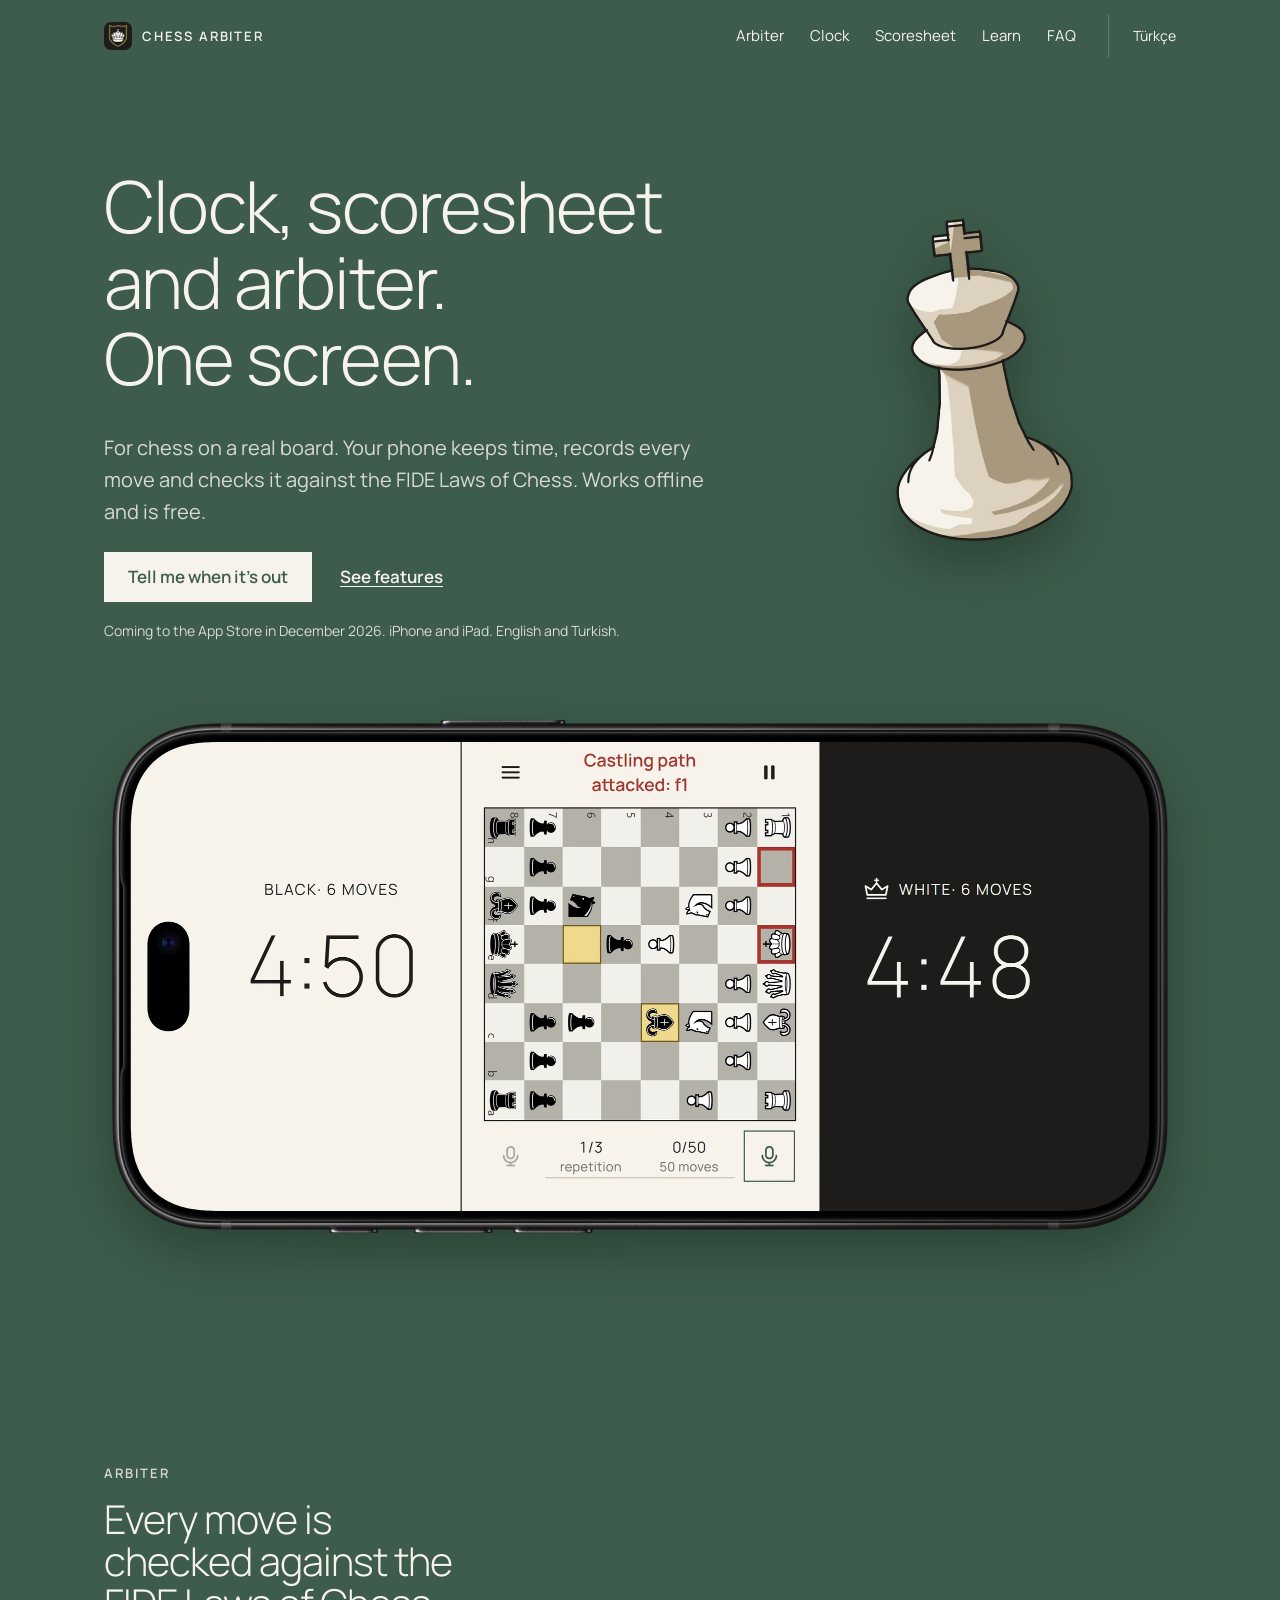
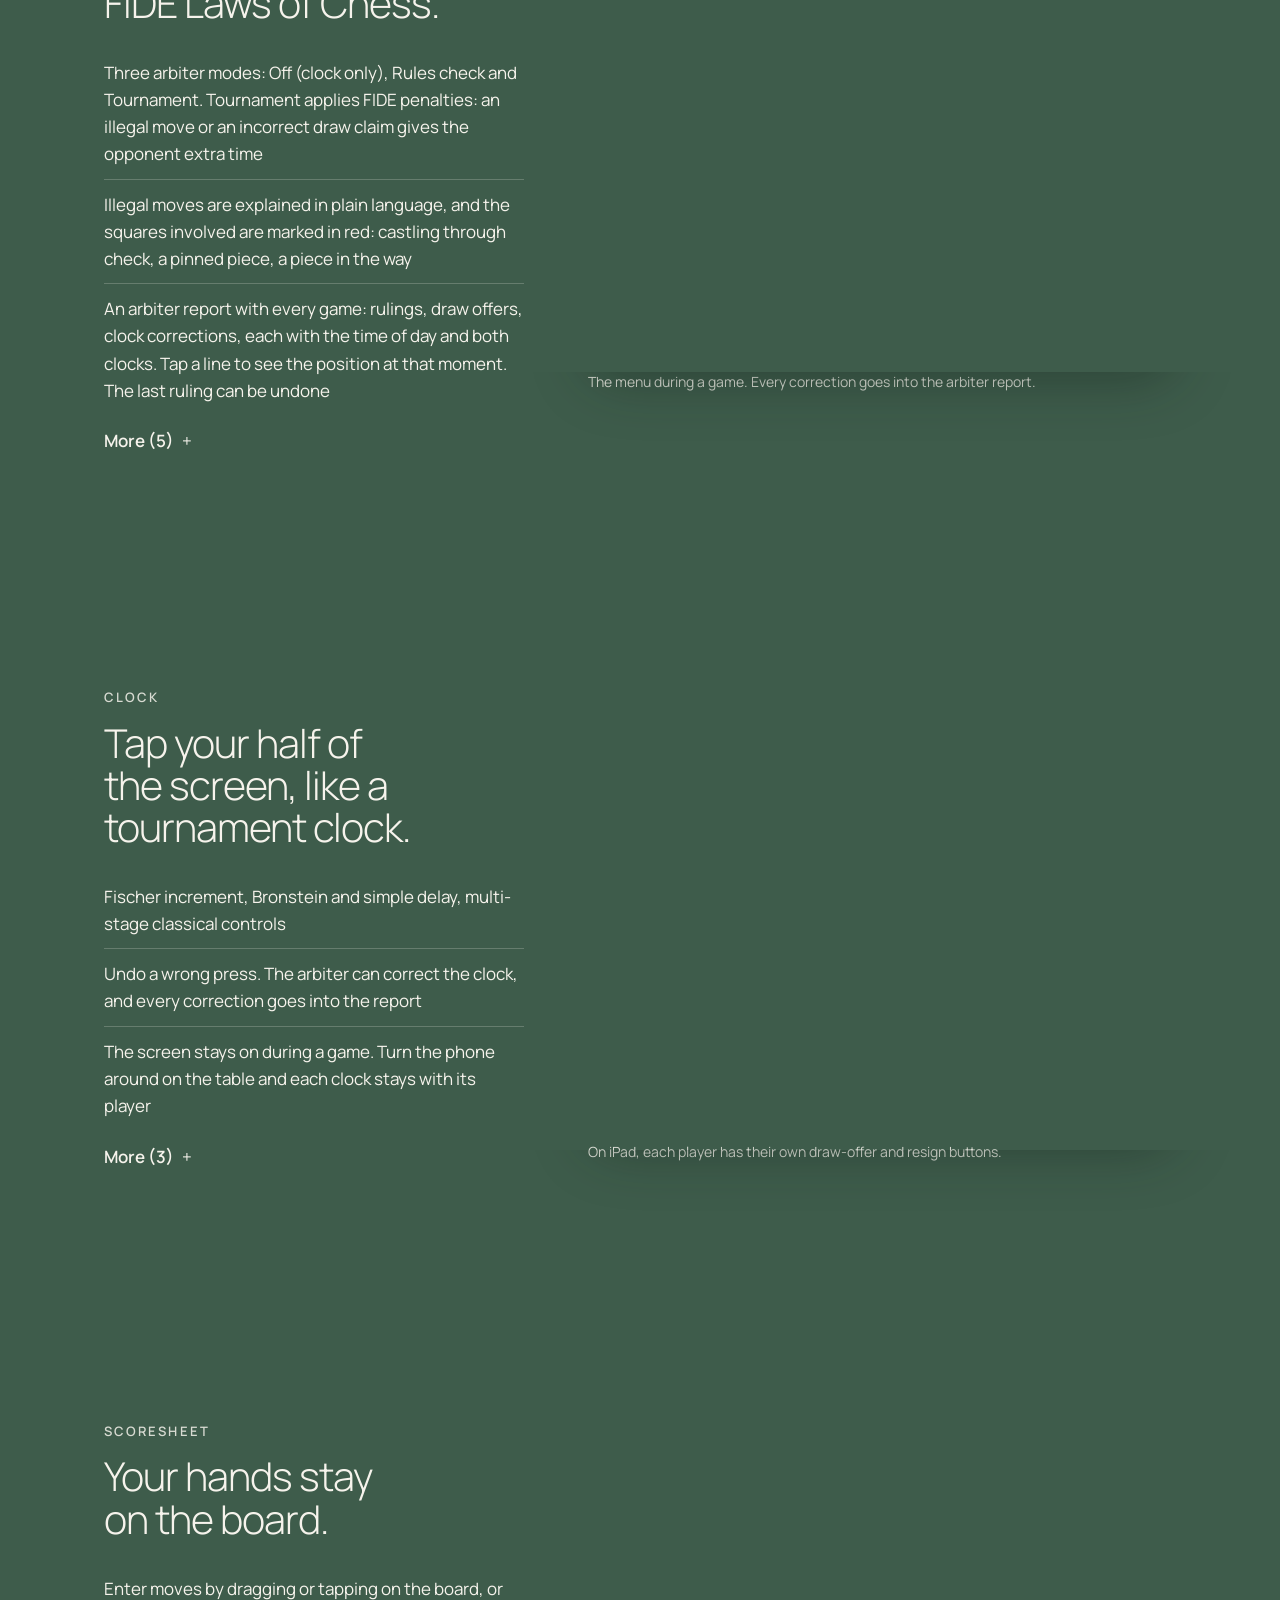
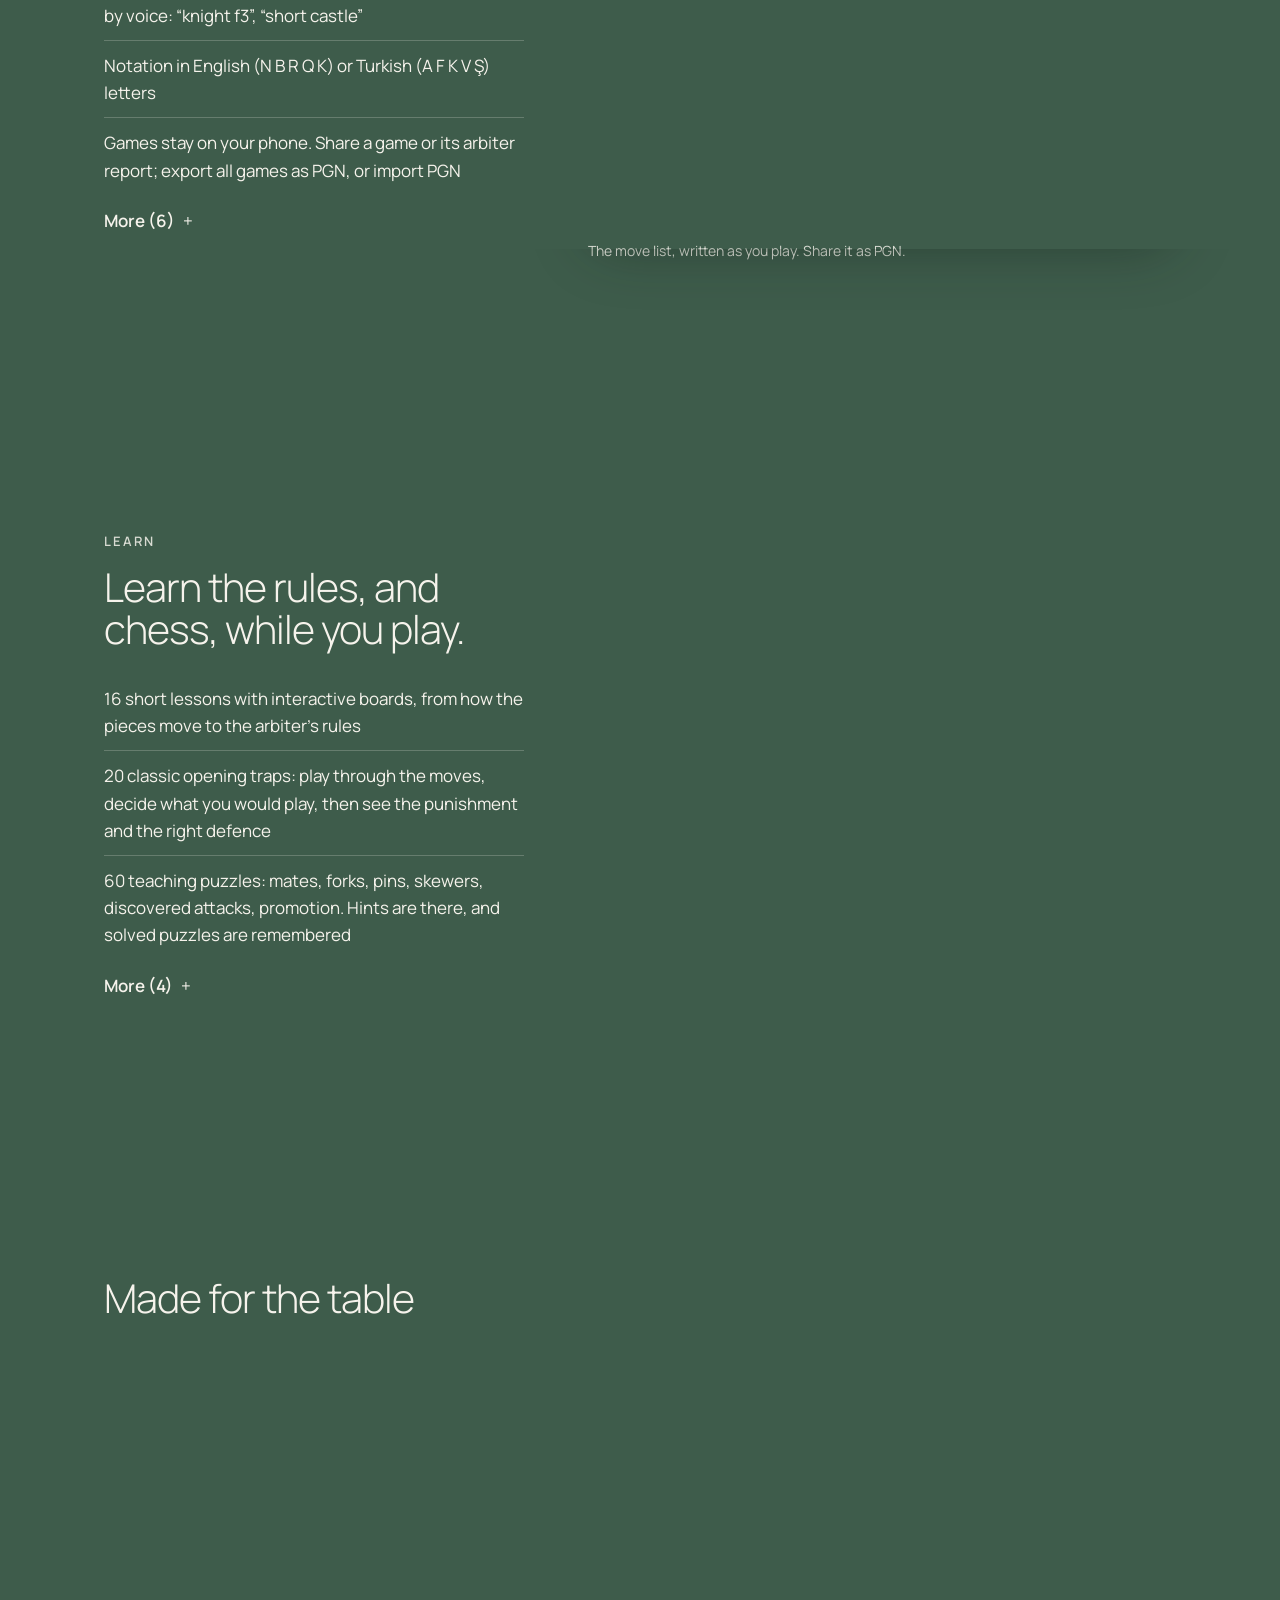
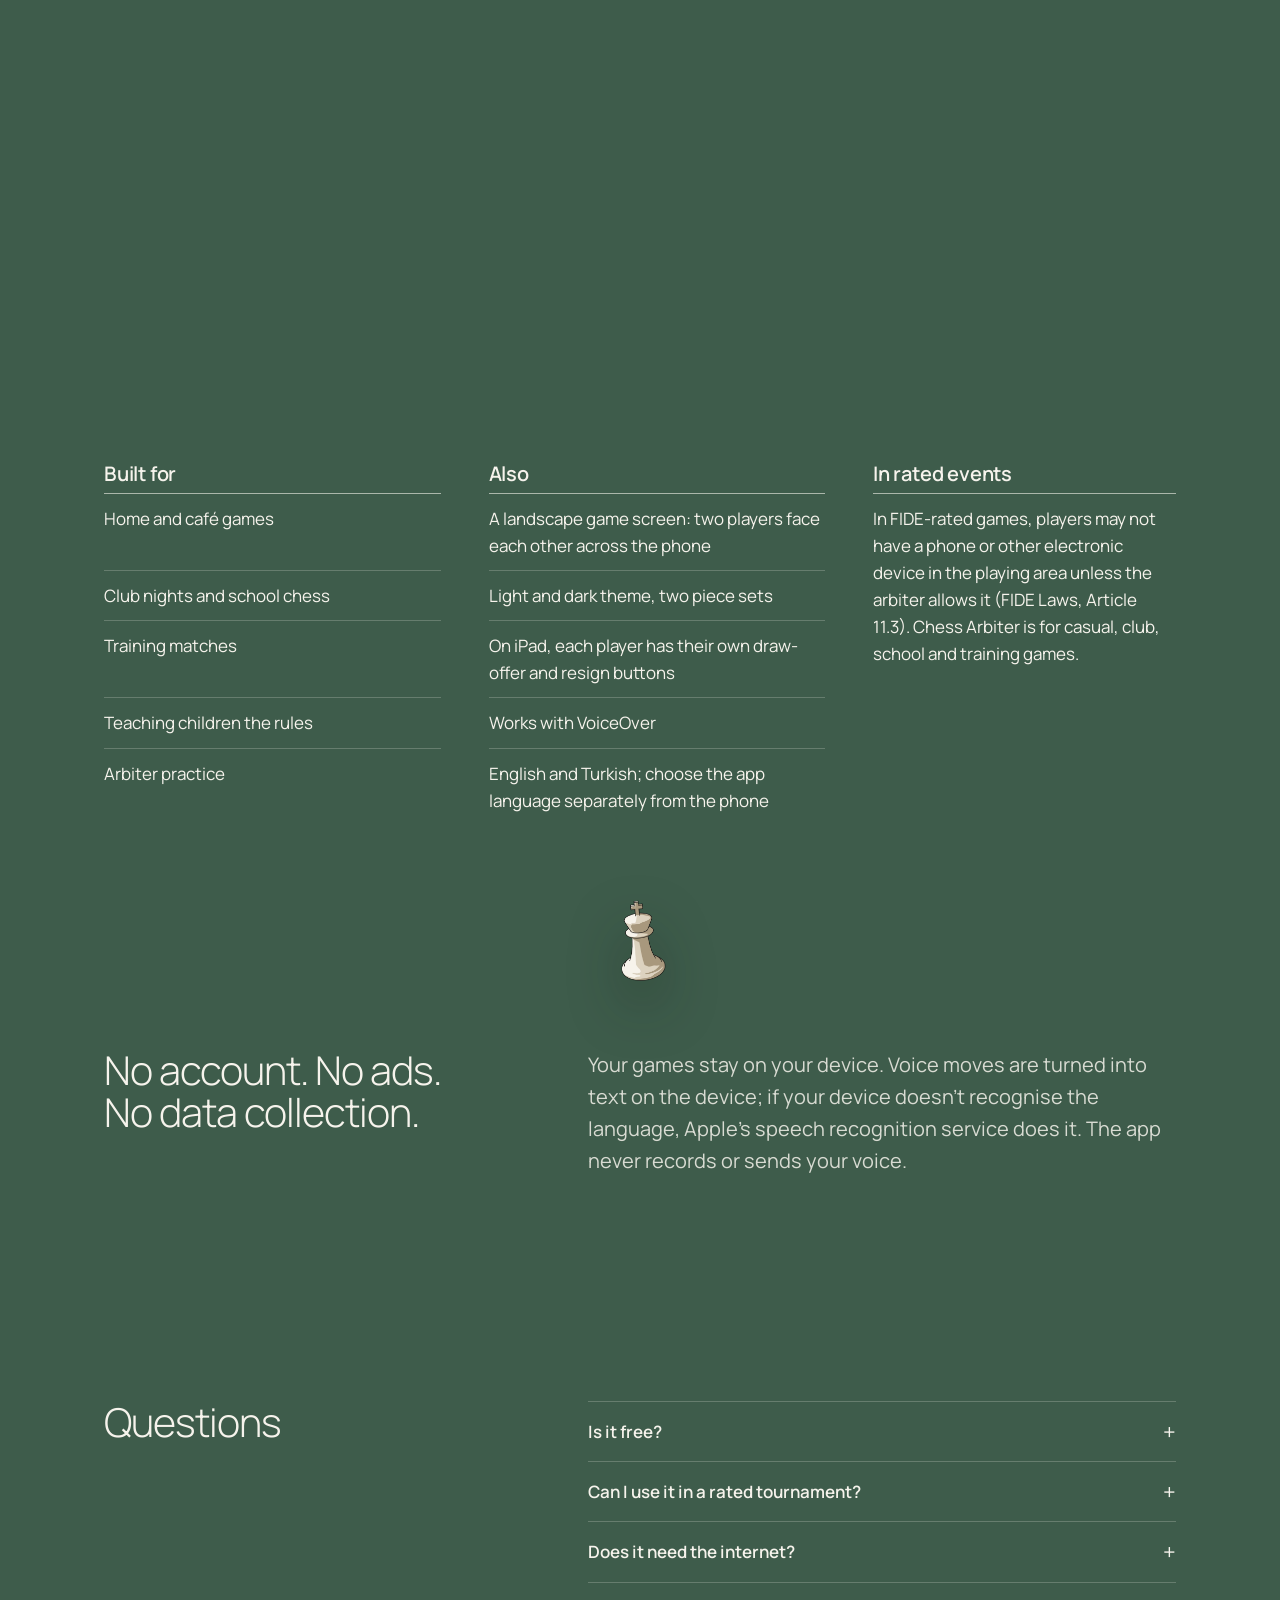
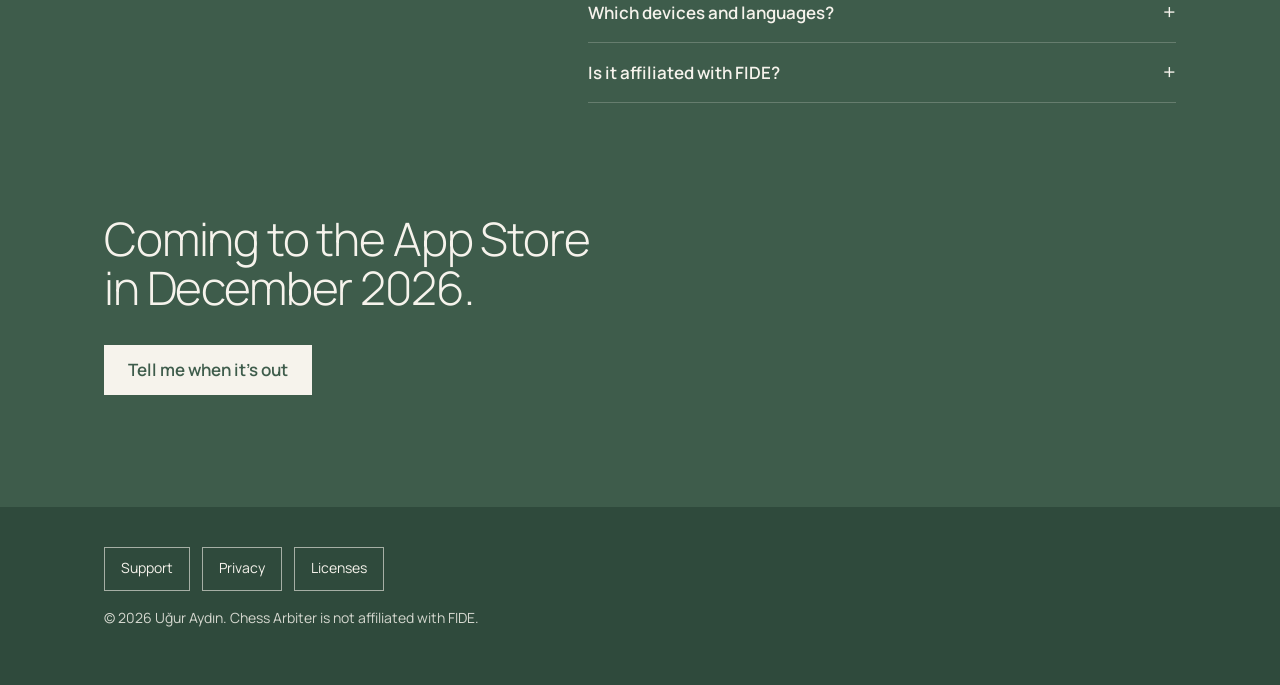
==== index.html @ e1c1a768 "Add files via upload" ====
<!doctype html>
<html lang="en">
<head>
  <meta charset="utf-8">
  <meta name="viewport" content="width=device-width, initial-scale=1">
  <meta http-equiv="Content-Security-Policy" content="default-src 'none'; style-src 'self'; img-src 'self'; font-src 'self'; base-uri 'none'; form-action 'none'">
  <meta name="referrer" content="no-referrer">
  <title>Chess Arbiter: chess clock, scoresheet and arbiter</title>
  <meta name="description" content="A chess clock, scoresheet and rules arbiter for over-the-board chess. Every move checked against the FIDE Laws. Offline, no ads, free.">
  <link rel="icon" type="image/png" sizes="32x32" href="assets/favicon-32.png">
  <link rel="apple-touch-icon" href="assets/apple-touch-icon.png">
  <meta name="color-scheme" content="dark">
  <meta name="theme-color" content="#3e5c4b">
  <meta property="og:type" content="website">
  <meta property="og:site_name" content="Chess Arbiter">
  <meta property="og:title" content="Chess Arbiter: chess clock, scoresheet and arbiter">
  <meta property="og:description" content="A chess clock, scoresheet and rules arbiter for over-the-board chess. Every move checked against the FIDE Laws. Offline, no ads, free.">
  <meta property="og:url" content="https://arbiterchess.com/">
  <meta property="og:locale" content="en_US">
  <meta property="og:locale:alternate" content="tr_TR">
  <meta property="og:image:alt" content="Chess Arbiter: clock, scoresheet and arbiter. One screen.">
  <meta property="og:image" content="https://arbiterchess.com/assets/og-en.png">
  <meta property="og:image:width" content="1200">
  <meta property="og:image:height" content="630">
  <meta name="twitter:card" content="summary_large_image">
  <link rel="canonical" href="https://arbiterchess.com/">
  <link rel="alternate" hreflang="en" href="https://arbiterchess.com/">
  <link rel="alternate" hreflang="tr" href="https://arbiterchess.com/tr/">
  <link rel="alternate" hreflang="x-default" href="https://arbiterchess.com/">
  <link rel="preload" href="assets/fonts/Manrope_300Light.woff2" as="font" type="font/woff2" crossorigin>
  <link rel="preload" href="assets/fonts/Manrope_400Regular.woff2" as="font" type="font/woff2" crossorigin>
  <link rel="preload" href="assets/fonts/Manrope_600SemiBold.woff2" as="font" type="font/woff2" crossorigin>
  <link rel="preload" href="assets/shots/en-hero.webp?v=4abfe255" as="image" type="image/webp">
  <link rel="stylesheet" href="assets/landing.css?v=1f170d5c">
</head>
<body>
<a class="skip" href="#main">Skip to content</a>
<header class="top">
  <div class="wrap bar">
    <a class="brand" href="./" lang="en"><img src="assets/icon-56.png" alt="" width="28" height="28"> Chess Arbiter</a>
    <nav aria-label="Main"><a href="#arbiter">Arbiter</a><a href="#clock">Clock</a><a href="#scoresheet">Scoresheet</a><a href="#learn">Learn</a><a href="#faq">FAQ</a></nav>
    <a class="lang" href="tr/" hreflang="tr" lang="tr">Türkçe</a>
  </div>
</header>
<main id="main">
<section class="hero">
  <img class="piece p-hero" src="assets/pieces-art/book-light-K.webp?v=6b75ea0f" alt="" aria-hidden="true" width="800" height="800" decoding="async"><img class="piece p-col" src="assets/pieces-art/book-light-P.webp?v=eb855fa6" alt="" aria-hidden="true" width="800" height="800" decoding="async" loading="lazy">
  <div class="wrap content">
  <h1>Clock, scoresheet and arbiter.<br>One screen.</h1>
  <div class="intro">
    <p class="sub">For chess on a real board. Your phone keeps time, records every move and checks it against the FIDE Laws of Chess. Works offline and is free.</p>
    <p class="actions"><a class="btn" href="mailto:arbiterinchess@gmail.com?subject=Chess%20Arbiter%20launch">Tell me when it’s out</a><a class="see" href="#arbiter">See features</a></p>
    <p class="note">Coming to the App Store in December 2026. iPhone and iPad. English and Turkish.</p>
  </div>
  <figure class="shot wide"><img src="assets/shots/en-hero.webp?v=4abfe255" alt="The game screen in landscape: two clocks either side of the board. White tried to castle through f1, which is attacked, and the app explains why it is illegal." width="2144" height="1049" decoding="async" fetchpriority="high"></figure>
  </div>
</section>

<section id="arbiter">
  <img class="piece p-col" src="assets/pieces-art/book-light-N.webp?v=a88d2250" alt="" aria-hidden="true" width="800" height="800" decoding="async" loading="lazy">
  <div class="wrap feature">
  <div class="text"><p class="kicker">Arbiter</p><h2>Every move is checked against the FIDE Laws of Chess.</h2><ul><li>Three arbiter modes: Off (clock only), Rules check and Tournament. Tournament applies FIDE penalties: an illegal move or an incorrect draw claim gives the opponent extra time</li><li>Illegal moves are explained in plain language, and the squares involved are marked in red: castling through check, a pinned piece, a piece in the way</li><li>An arbiter report with every game: rulings, draw offers, clock corrections, each with the time of day and both clocks. Tap a line to see the position at that moment. The last ruling can be undone</li></ul><details class="more"><summary>More (5)</summary><ul><li>Illegal actions are recorded too: pressing the clock without moving, moving with two hands, an unfinished promotion</li><li>Threefold repetition and the 50-move rule are tracked; you can claim with your next move</li><li>Stalemate, insufficient material, fivefold repetition and the 75-move rule end the game automatically</li><li>On a flag fall, it checks whether the opponent can still mate</li><li>A live strip under the board shows how often the position has repeated, the 50-move count, illegal moves on each side and whether each side can still mate</li></ul></details></div>
  <figure class="shot"><img src="assets/shots/en-menu.webp?v=8dd5ac9d" alt="The menu during a game: undo a press, delete the last note, adjust the clock, record a violation, the move list and the arbiter report." width="1176" height="848" decoding="async" loading="lazy"><figcaption>The menu during a game. Every correction goes into the arbiter report.</figcaption></figure>
  </div>
</section>

<section id="clock">
  <img class="piece p-col" src="assets/pieces-art/book-light-B.webp?v=f06e18f7" alt="" aria-hidden="true" width="800" height="800" decoding="async" loading="lazy">
  <div class="wrap feature">
  <div class="text"><p class="kicker">Clock</p><h2>Tap your half of the screen, like a tournament clock.</h2><ul><li>Fischer increment, Bronstein and simple delay, multi-stage classical controls</li><li>Undo a wrong press. The arbiter can correct the clock, and every correction goes into the report</li><li>The screen stays on during a game. Turn the phone around on the table and each clock stays with its player</li></ul><details class="more"><summary>More (3)</summary><ul><li>A different time for Black (handicap) and custom starting positions</li><li>Hold to pause. A sound and vibration in the last 10 seconds, and a click on every press, both optional</li><li>An unfinished game resumes if the app is closed</li></ul></details></div>
  <figure class="shot"><img src="assets/shots/en-ipad.webp?v=2762575e" alt="Chess Arbiter on iPad: the board between two large clocks, with each player’s own draw-offer and resign buttons." width="1176" height="848" decoding="async" loading="lazy"><figcaption>On iPad, each player has their own draw-offer and resign buttons.</figcaption></figure>
  </div>
</section>

<section id="scoresheet">
  <img class="piece p-col" src="assets/pieces-art/book-light-R.webp?v=b4281e9c" alt="" aria-hidden="true" width="800" height="800" decoding="async" loading="lazy">
  <div class="wrap feature">
  <div class="text"><p class="kicker">Scoresheet</p><h2>Your hands stay on the board.</h2><ul><li>Enter moves by dragging or tapping on the board, or by voice: “knight f3”, “short castle”</li><li>Notation in English (N B R Q K) or Turkish (A F K V Ş) letters</li><li>Games stay on your phone. Share a game or its arbiter report; export all games as PGN, or import PGN</li></ul><details class="more"><summary>More (6)</summary><ul><li>Board view for the players facing each other, or with White or Black at the bottom for an arbiter at the side</li><li>Draw offers, resignation and move-by-move replay. Play on from any moment of a saved game</li><li>The opening is recognised and saved with its ECO code. Optionally see its name during training games (never in Tournament mode)</li><li>In a fast game, press the clock and enter the moves later; the app keeps count of what is pending. Set up any position or paste a FEN</li><li>Player names and event, site and round go into the PGN header</li><li>The PGN keeps the time left after every move and the arbiter’s rulings as comments, so Lichess or ChessBase can show them</li></ul></details></div>
  <figure class="shot"><img src="assets/shots/en-movelist.webp?v=4b7cb564" alt="The move list during a game: 1.e4 e5 2.Nf3 Nc6 3.Bb5 Nf6 4.Bxc6 dxc6 5.Nc3 Be6 6.a3 Bc4, with a button to share it as PGN." width="1176" height="848" decoding="async" loading="lazy"><figcaption>The move list, written as you play. Share it as PGN.</figcaption></figure>
  </div>
</section>

<section id="learn">
  <img class="piece p-col" src="assets/pieces-art/book-light-Q.webp?v=cddde3ab" alt="" aria-hidden="true" width="800" height="800" decoding="async" loading="lazy">
  <div class="wrap feature">
  <div class="text"><p class="kicker">Learn</p><h2>Learn the rules, and chess, while you play.</h2><ul><li>16 short lessons with interactive boards, from how the pieces move to the arbiter’s rules</li><li>20 classic opening traps: play through the moves, decide what you would play, then see the punishment and the right defence</li><li>60 teaching puzzles: mates, forks, pins, skewers, discovered attacks, promotion. Hints are there, and solved puzzles are remembered</li></ul><details class="more"><summary>More (4)</summary><ul><li>29 key openings and defences; step through each main line on the board and start a game from any move. A puzzle position can be played out as a game too</li><li>16 famous moves from chess history: find the move, then read why it mattered</li><li>A searchable glossary of 116 terms, from fork and pin to Lucena and Philidor, many with example positions</li><li>Links to the official FIDE Laws of Chess (2023) and the Turkish Chess Federation’s 2018 Turkish translation</li></ul></details></div>
  <div class="pair"><figure class="shot"><img src="assets/shots/en-lesson.webp?v=37497abd" alt="A lesson: the board, with an interactive diagram." width="640" height="1308" decoding="async" loading="lazy"></figure><figure class="shot"><img src="assets/shots/en-puzzle.webp?v=a763a51b" alt="The puzzle list: mate in one, forks, pins and more." width="640" height="1308" decoding="async" loading="lazy"></figure></div>
  </div>
</section>

<section class="table">
  <img class="piece p-col" src="assets/pieces-art/book-light-K.webp?v=6b75ea0f" alt="" aria-hidden="true" width="800" height="800" decoding="async" loading="lazy">
  <div class="wrap">
  <h2>Made for the table</h2>
  <figure class="shot devices"><img src="assets/shots/en-devices.webp?v=05b3d1ad" alt="Chess Arbiter on iPad in the night theme. The game screen in the night theme. Appearance settings: day, night or same as phone, and two piece sets." width="2200" height="1264" decoding="async" loading="lazy"></figure>
  <div class="cols"><div><h3>Built for</h3><ul><li>Home and café games</li><li>Club nights and school chess</li><li>Training matches</li><li>Teaching children the rules</li><li>Arbiter practice</li></ul></div><div><h3>Also</h3><ul><li>A landscape game screen: two players face each other across the phone</li><li>Light and dark theme, two piece sets</li><li>On iPad, each player has their own draw-offer and resign buttons</li><li>Works with VoiceOver</li><li>English and Turkish; choose the app language separately from the phone</li></ul></div><div class="fide"><h3>In rated events</h3><p>In FIDE-rated games, players may not have a phone or other electronic device in the playing area unless the arbiter allows it (FIDE Laws, Article 11.3). Chess Arbiter is for casual, club, school and training games.</p></div></div>
  </div>
</section>

<section class="privacy"><img class="piece p-col" src="assets/pieces-art/book-light-P.webp?v=eb855fa6" alt="" aria-hidden="true" width="800" height="800" decoding="async" loading="lazy"><div class="wrap split"><h2>No account. No ads. No data collection.</h2><p>Your games stay on your device. Voice moves are turned into text on the device; if your device doesn't recognise the language, Apple's speech recognition service does it. The app never records or sends your voice.</p></div></section>

<section id="faq" class="faq"><div class="wrap split"><h2>Questions</h2><div><details><summary>Is it free?</summary><p>Yes. Everyone who installs it before Pro arrives in 2027 keeps every feature free, including Pro, permanently.</p></details><details><summary>Can I use it in a rated tournament?</summary><p>No. In FIDE-rated games, players may not have a phone or other electronic device in the playing area unless the arbiter allows it (FIDE Laws, Article 11.3). Chess Arbiter is for casual, club, school and training games.</p></details><details><summary>Does it need the internet?</summary><p>No. Everything works offline. The only exception: if your device can't recognise speech on its own, voice entry uses Apple's speech recognition, which needs a connection.</p></details><details><summary>Which devices and languages?</summary><p>iPhone and iPad. The app is in English and Turkish, and voice entry understands the language the app is set to.</p></details><details><summary>Is it affiliated with FIDE?</summary><p>No. It follows the FIDE Laws of Chess but is not affiliated with or endorsed by FIDE.</p></details></div></div></section>
<section class="cta"><div class="wrap"><h2>Coming to the App Store in December 2026.</h2><p class="actions"><a class="btn" href="mailto:arbiterinchess@gmail.com?subject=Chess%20Arbiter%20launch">Tell me when it’s out</a></p></div></section>
</main>
<footer class="bottom"><div class="wrap">
  <nav aria-label="Site"><a href="support/">Support</a><a href="privacy/">Privacy</a><a href="licenses/">Licenses</a></nav>
  <p>© 2026 Uğur Aydın. Chess Arbiter is not affiliated with FIDE.</p>
</div></footer>
</body>
</html>
---- assets/landing.css ----
@font-face { font-family: Manrope; font-weight: 300; font-display: swap; src: url(fonts/Manrope_300Light.woff2) format("woff2"); }
@font-face { font-family: Manrope; font-weight: 400; font-display: swap; src: url(fonts/Manrope_400Regular.woff2) format("woff2"); }
@font-face { font-family: Manrope; font-weight: 600; font-display: swap; src: url(fonts/Manrope_600SemiBold.woff2) format("woff2"); }

/* Sahne: uygulamanın vurgu yeşili zemin; ilk ekranda büyük şimşir şah, bölüm aralarında kitap süslemesi gibi
   küçük beyaz taşlar (Blender'da modellenip illüstrasyon olarak render edildi). Görseller uygulamanın gerçek ekranları. */
:root {
  color-scheme: dark;
  --green: #3e5c4b; --green-deep: #2f4a3c; --paper: #f6f3ec; --ink: #1d1c1a; --soft: rgb(246 243 236 / .84);
  --rule: rgb(246 243 236 / .22); --rule-strong: rgb(246 243 236 / .6);
  /* İçerik 1120 px'te ortalı; iki yanda eşit boşluk. */
  --pad-l: max(24px, (100vw - 1120px) / 2 + 24px);
  --hero-kw: min(32vw, 440px, calc(100vh - 200px));
  --drop: drop-shadow(0 22px 28px rgb(10 20 14 / .35));
  --textmax: 720px;
  --cols: minmax(0, 5fr) minmax(0, 7fr); --gut: 64px; --h2: clamp(30px, 3.1vw, 40px);
}
* { box-sizing: border-box; }
html { scroll-behavior: smooth; scroll-padding-top: 80px; }
@media (prefers-reduced-motion: reduce) { html { scroll-behavior: auto; } }
body, .top { background: var(--green); }
body { margin: 0; color: var(--paper); font: 400 17px/1.6 Manrope, -apple-system, "Segoe UI", sans-serif; overflow-x: clip; }
::selection { background: var(--paper); color: var(--green); }
a { color: inherit; text-underline-offset: 3px; }
h1, h2, h3 { font-weight: 300; letter-spacing: -0.025em; line-height: 1.06; margin: 0; text-wrap: balance; }
h2 { font-size: var(--h2); }
p, figure { margin: 0; }
a:focus-visible, summary:focus-visible { outline: 2px solid var(--paper); outline-offset: 3px; }
.skip { position: absolute; left: 16px; top: -100px; z-index: 5; padding: 10px 14px; background: var(--paper); color: var(--ink); text-decoration: none; }
.skip:focus { top: 12px; }
.wrap { position: relative; padding-left: var(--pad-l); padding-right: var(--pad-l); }

/* Başlık: marka solda, menü ve dil sağda. */
.top { position: sticky; top: 0; z-index: 4; padding-bottom: 20px; margin-bottom: -20px;
  -webkit-mask-image: linear-gradient(#000 calc(100% - 20px), transparent); mask-image: linear-gradient(#000 calc(100% - 20px), transparent); }
.bar { position: relative; display: flex; align-items: center; min-height: 72px; }
.bar nav { display: flex; gap: 26px; font-size: 15px; margin-left: auto; }
.bar nav a { display: flex; align-items: center; min-height: 44px; text-decoration: none; white-space: nowrap; }
.bar nav a:hover { text-decoration: underline; }
.brand { display: flex; align-items: center; gap: 10px; min-height: 44px;
  color: var(--paper); font-weight: 600; letter-spacing: .14em; font-size: 13px; text-transform: uppercase; text-decoration: none; }
.brand img { border-radius: 7px; }
.lang { display: flex; align-items: center; min-height: 44px; margin-left: 32px; padding-left: 24px; border-left: 1px solid var(--rule); font-size: 14px; text-decoration: none; }
.lang:hover { text-decoration: underline; }

section { position: relative; padding-top: 112px; padding-bottom: 112px; overflow-x: clip; }
.content { position: relative; z-index: 1; }

/* Ağaç taşlar: içeriğin arkasında, kenarlardan taşar; kaydırdıkça yavaşça döner (destekleyen tarayıcılarda). */
.piece { position: absolute; z-index: 0; height: auto; pointer-events: none; filter: var(--drop); }
/* İlk ekran: büyük şimşir şah başlığın sağında. */
.p-hero { width: var(--hero-kw); right: var(--pad-l); top: 88px; }
/* Bölüm süslemesi: her iki bölümün arasındaki boşlukta, sayfanın tam ortasında küçük bir taş. */
.p-col { --kw: clamp(72px, 8vw, 112px); width: var(--kw); left: calc(50% - var(--kw) / 2); bottom: calc(var(--kw) / -2); }
@supports (animation-timeline: view()) {
  @media (prefers-reduced-motion: no-preference) {
    /* Süs taşları yerinden oynamaz, kaydırdıkça yalnız hafifçe döner. */
    .piece { animation: turn linear both; animation-timeline: view(); }
    /* İlk ekran şahı sayfa başında tam görünür durur; kaydırınca yalnız aşağı süzülüp döner (başlığın altına kaçmaz). */
    .p-hero { animation-name: drift-hero; animation-timeline: scroll(); animation-range: 0 100vh; }
  }
}
@keyframes turn { from { transform: rotate(-7deg); } to { transform: rotate(7deg); } }
@keyframes drift-hero { from { transform: none; } to { transform: translateY(14vh) rotate(9deg); } }

/* Görseller: çerçeve resmin içinde. */
.shot { min-width: 0; position: relative; z-index: 1; }
.shot img { display: block; width: 100%; height: auto; filter: var(--drop); }
figcaption { width: fit-content; font-size: 14px; line-height: 1.5; color: var(--soft); margin-top: 14px; max-width: 34em; text-wrap: pretty; }

/* İlk ekran */
.hero { padding-top: 96px; }
/* Yazı sağdaki şaha kadar uzanır; arada 32 px. */
.hero { --hero-text: min(var(--textmax), calc(100vw - 2 * var(--pad-l) - var(--hero-kw) - 32px)); }
.hero h1 { font-size: clamp(44px, 5.6vw, 76px); max-width: var(--hero-text); }
.intro { display: flex; flex-wrap: wrap; align-items: center; gap: 18px 28px; margin-top: 36px; max-width: var(--hero-text); }
.intro .sub { flex-basis: 100%; font-size: 20px; color: var(--soft); max-width: 30em; }
/* Birincil eylem: çıkınca haber ver (e-posta). Özellikler ikincil bağlantı. */
.actions { display: flex; flex-wrap: wrap; align-items: center; gap: 12px 28px; margin: 6px 0 0; }
.see { display: inline-flex; align-items: center; min-height: 44px; font-weight: 600; }
.btn { display: inline-flex; align-items: center; min-height: 50px; padding: 0 24px; background: var(--paper); color: var(--green); font-weight: 600; text-decoration: none; }
.btn:hover { text-decoration: underline; }
.note { flex-basis: 100%; font-size: 14px; color: var(--soft); }
.hero .shot.wide { margin-top: 72px; }

/* Özellik bölümleri: yazı solda, görsel sağda. */
.feature { display: grid; grid-template-columns: var(--cols); column-gap: var(--gut); row-gap: 40px; align-items: center; }
.kicker { font-size: 13px; font-weight: 600; letter-spacing: .16em; text-transform: uppercase; color: var(--soft); margin-bottom: 14px; }
.text { position: relative; z-index: 1; }
.text ul, .table ul { margin: 24px 0 0; padding: 0; list-style: none; }
.text li, .table li { padding: 11px 0; border-top: 1px solid var(--rule); }
.text li:first-child, .table li:first-child { border-top: 0; }
.more summary { cursor: pointer; display: inline-flex; align-items: center; gap: 8px; min-height: 44px; margin-top: 4px; font-weight: 600; list-style: none; }
.more summary::-webkit-details-marker { display: none; }
.more summary::after { content: "+" / ""; font-weight: 400; }
.more[open] summary::after { content: "–" / ""; }
.more ul { margin-top: 4px; }
.more li:first-child { border-top: 1px solid var(--rule); }
.pair { display: grid; grid-template-columns: repeat(2, minmax(0, 1fr)); gap: 32px; position: relative; z-index: 1; }

/* Tahta başı */
/* Cihaz grubu: iPad arkada, iki iPhone önde köşelerine biner (tek görsel, gerçek ölçek). */
.shot.devices { margin-top: 56px; }
.shot.devices img { filter: none; }
.table h2 { position: relative; z-index: 1; }
.table .cols { position: relative; z-index: 1; display: grid; grid-template-columns: var(--cols); column-gap: var(--gut); row-gap: 32px; margin-top: 72px; }
.table h3 { font-size: 20px; font-weight: 600; letter-spacing: -0.01em; padding-bottom: 8px; border-bottom: 1px solid var(--rule-strong); }
.table ul { margin-top: 0; }
/* Yazılı bloklar okunur satır uzunluğunda (720 px). */
.table h2 { max-width: var(--textmax); }
/* Kimin için | Ayrıca | FIDE notu: üç sütun tam içerik genişliğinde. */
.table .cols { grid-template-columns: repeat(2, minmax(0, 1fr)) minmax(0, 0.9fr); column-gap: 48px; }
/* FIDE notu da bir sütun: başlığı diğer başlıklarla aynı satırda, metni ilk maddeyle aynı hizada. */
.table .cols .fide { grid-column: 3; grid-row: 1 / span 6; }
.fide p { padding-top: 11px; }
@supports (grid-template-rows: subgrid) {
  .table .cols .fide { display: grid; grid-template-rows: subgrid; }
  .table .cols .fide p { grid-row: 2 / span 5; align-self: start; }
}
/* İki listenin satırları ortak ızgarada: karşılıklı çizgiler aynı hizada (başlık + 5 madde = 6 satır). */
@supports (grid-template-rows: subgrid) {
  .table .cols { row-gap: 0; }
  .table .cols > div { display: grid; grid-template-rows: subgrid; grid-row: span 6; }
  .table .cols ul { display: grid; grid-template-rows: subgrid; grid-row: span 5; }
}
.fide { position: relative; z-index: 1; }

/* Gizlilik ve SSS: başlık solda, metin sağda; özellik bölümleriyle aynı sütunlar. */
.split { display: grid; grid-template-columns: var(--cols); column-gap: var(--gut); row-gap: 28px; align-items: start; }
.split > * { position: relative; z-index: 1; }
.privacy p { color: var(--soft); font-size: 20px; }
.faq details { border-bottom: 1px solid var(--rule); }
.faq details:first-child { border-top: 1px solid var(--rule); }
.faq summary { cursor: pointer; padding: 16px 0; min-height: 44px; font-weight: 600; list-style: none; display: flex; align-items: center; justify-content: space-between; gap: 16px; }
.faq summary::-webkit-details-marker { display: none; }
.faq summary::after { content: "+" / ""; font-weight: 400; font-size: 22px; line-height: 1; }
.faq details[open] summary::after { content: "–" / ""; }
.faq details p { margin: 0 0 20px; color: var(--soft); max-width: 40em; }

/* Kapanış çağrısı: ilk ekrandaki birincil eylemin tekrarı. */
.cta { padding-top: 0; }
.cta .wrap > * { max-width: var(--textmax); }
.cta h2 { font-size: clamp(34px, 3.6vw, 48px); }
.cta .actions { margin-top: 32px; }
.bottom { position: relative; z-index: 1; background: var(--green-deep); color: var(--soft); font-size: 14px; }
.bottom .wrap { padding-top: 40px; padding-bottom: 56px; }
.bottom nav { display: flex; gap: 12px; flex-wrap: wrap; margin-bottom: 16px; }
.bottom nav a { display: inline-flex; align-items: center; min-height: 44px; padding: 0 16px; border: 1px solid var(--rule-strong); color: var(--paper); text-decoration: none; }
.bottom nav a:hover { background: rgb(246 243 236 / .08); }

@media (max-width: 1024px) {
  :root { --gut: 40px; }
  /* Orta genişlik: FIDE notu iki listenin altına iner. */
  .table .cols { grid-template-columns: repeat(2, minmax(0, 1fr)); }
  .table .cols .fide { grid-column: 1 / -1; grid-row: auto; display: block; margin-top: 48px; max-width: var(--textmax); }
  .bar nav { gap: 18px; }
}
/* Dar ekran: tek sütun; menü ikinci satırda. */
@media (max-width: 820px) {
  :root { --cols: minmax(0, 1fr); --textmax: none; }
  .hero { --hero-text: none; }
  .bar { flex-wrap: wrap; padding-top: 10px; }
  .lang { margin-left: auto; padding-left: 0; border-left: 0; }
  .bar nav { order: 3; width: 100%; gap: 20px; overflow-x: auto; scrollbar-width: none; }
  .bar nav::-webkit-scrollbar { display: none; }
  html { scroll-padding-top: 124px; }
  section { padding-top: 72px; padding-bottom: 72px; }
  .piece { opacity: .9; }
  /* İlk ekran şahı telefon görselinin üst kenarında durur. */
  .hero .shot.wide { margin-top: max(120px, calc(28vw - 4px)); }
  .p-hero { width: 28vw; right: -2vw; top: auto; bottom: calc(72px + (100vw - 48px) * 1049 / 2144 - 10px); }
}
@media (max-width: 600px) {
  :root { --pad-l: 18px; }
  .hero .shot.wide { margin-top: max(120px, calc(40vw - 4px)); }
  .p-hero { width: 40vw; right: 2vw; top: auto; bottom: calc(72px + (100vw - 36px) * 1049 / 2144 - 10px); }
  .hero { padding-top: 40px; }
  .pair { gap: 16px; }
  .table .cols { grid-template-columns: minmax(0, 1fr); }
  .table .cols { row-gap: 32px; }
  .table .cols .fide { margin-top: 0; }
  .table .cols > div, .table .cols ul { display: block; }
}
@media (max-height: 500px) and (orientation: landscape) { .top { position: static; } html { scroll-padding-top: 16px; } }
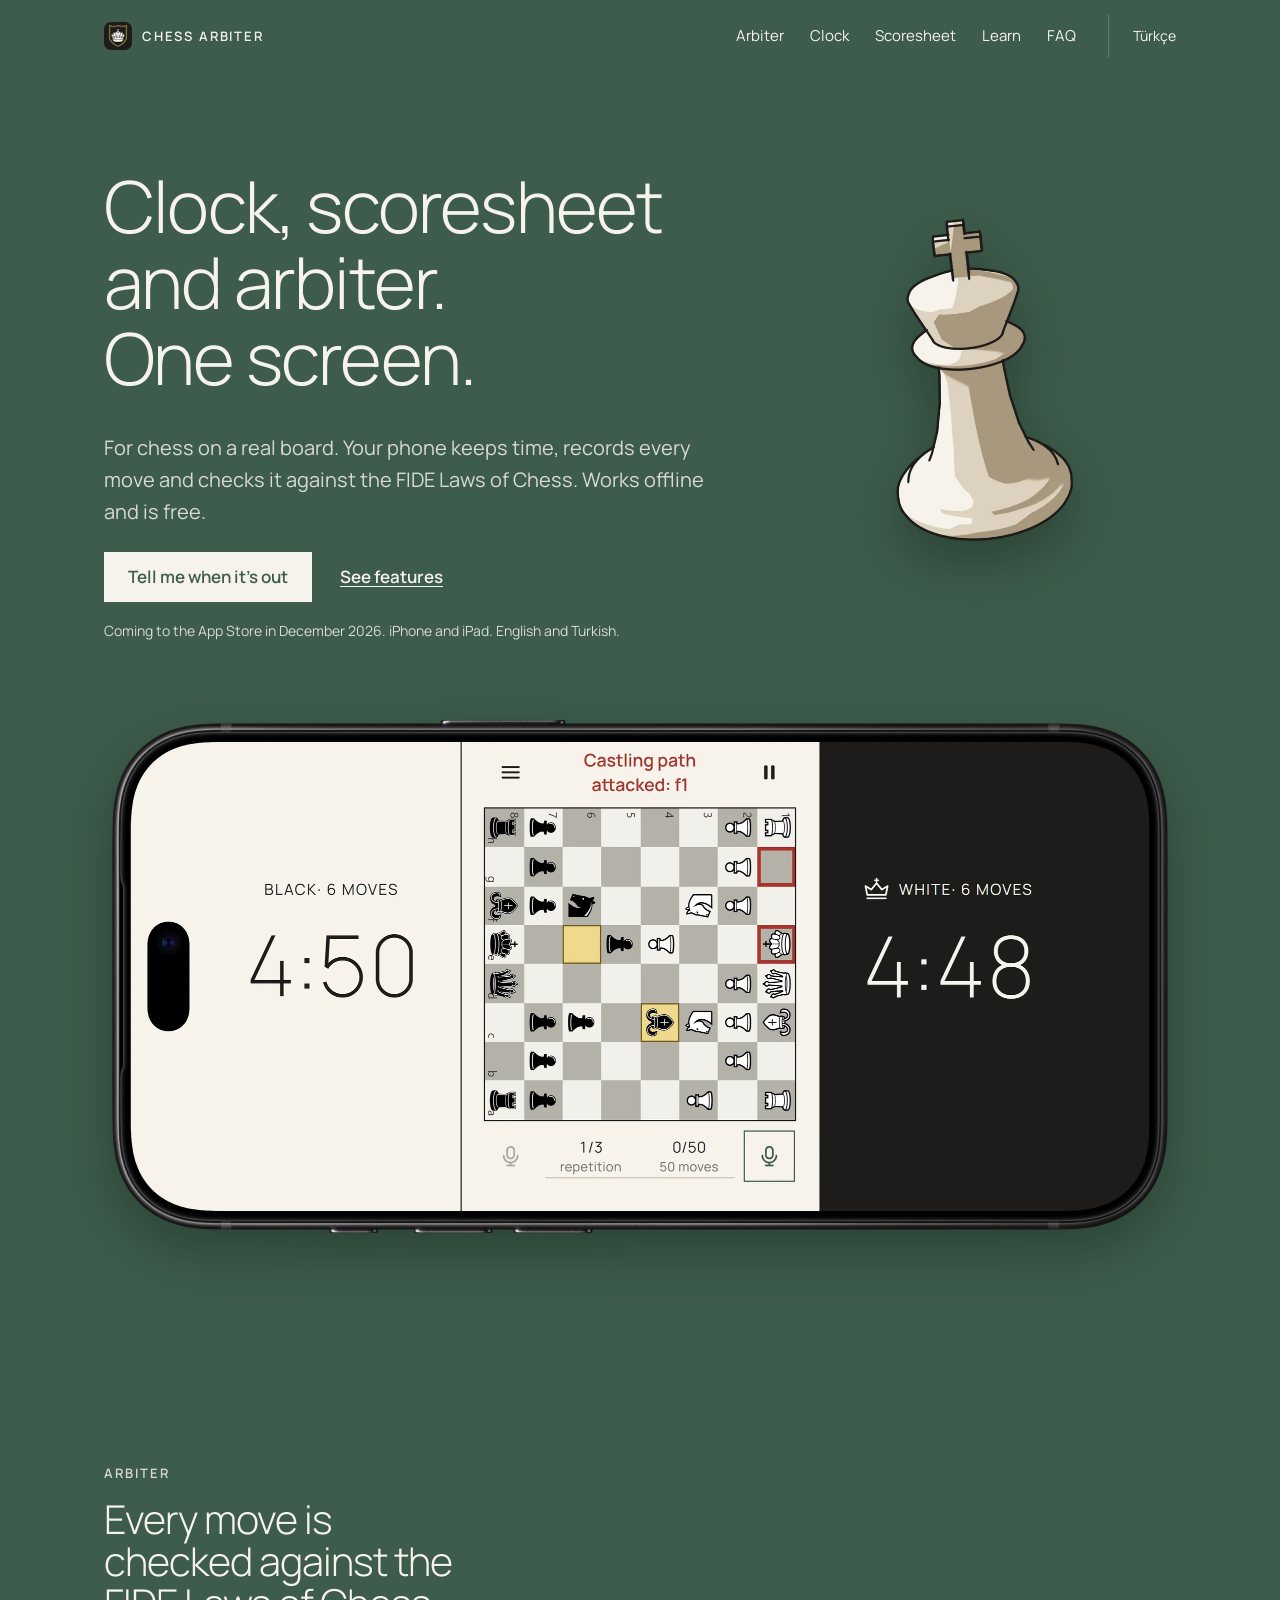
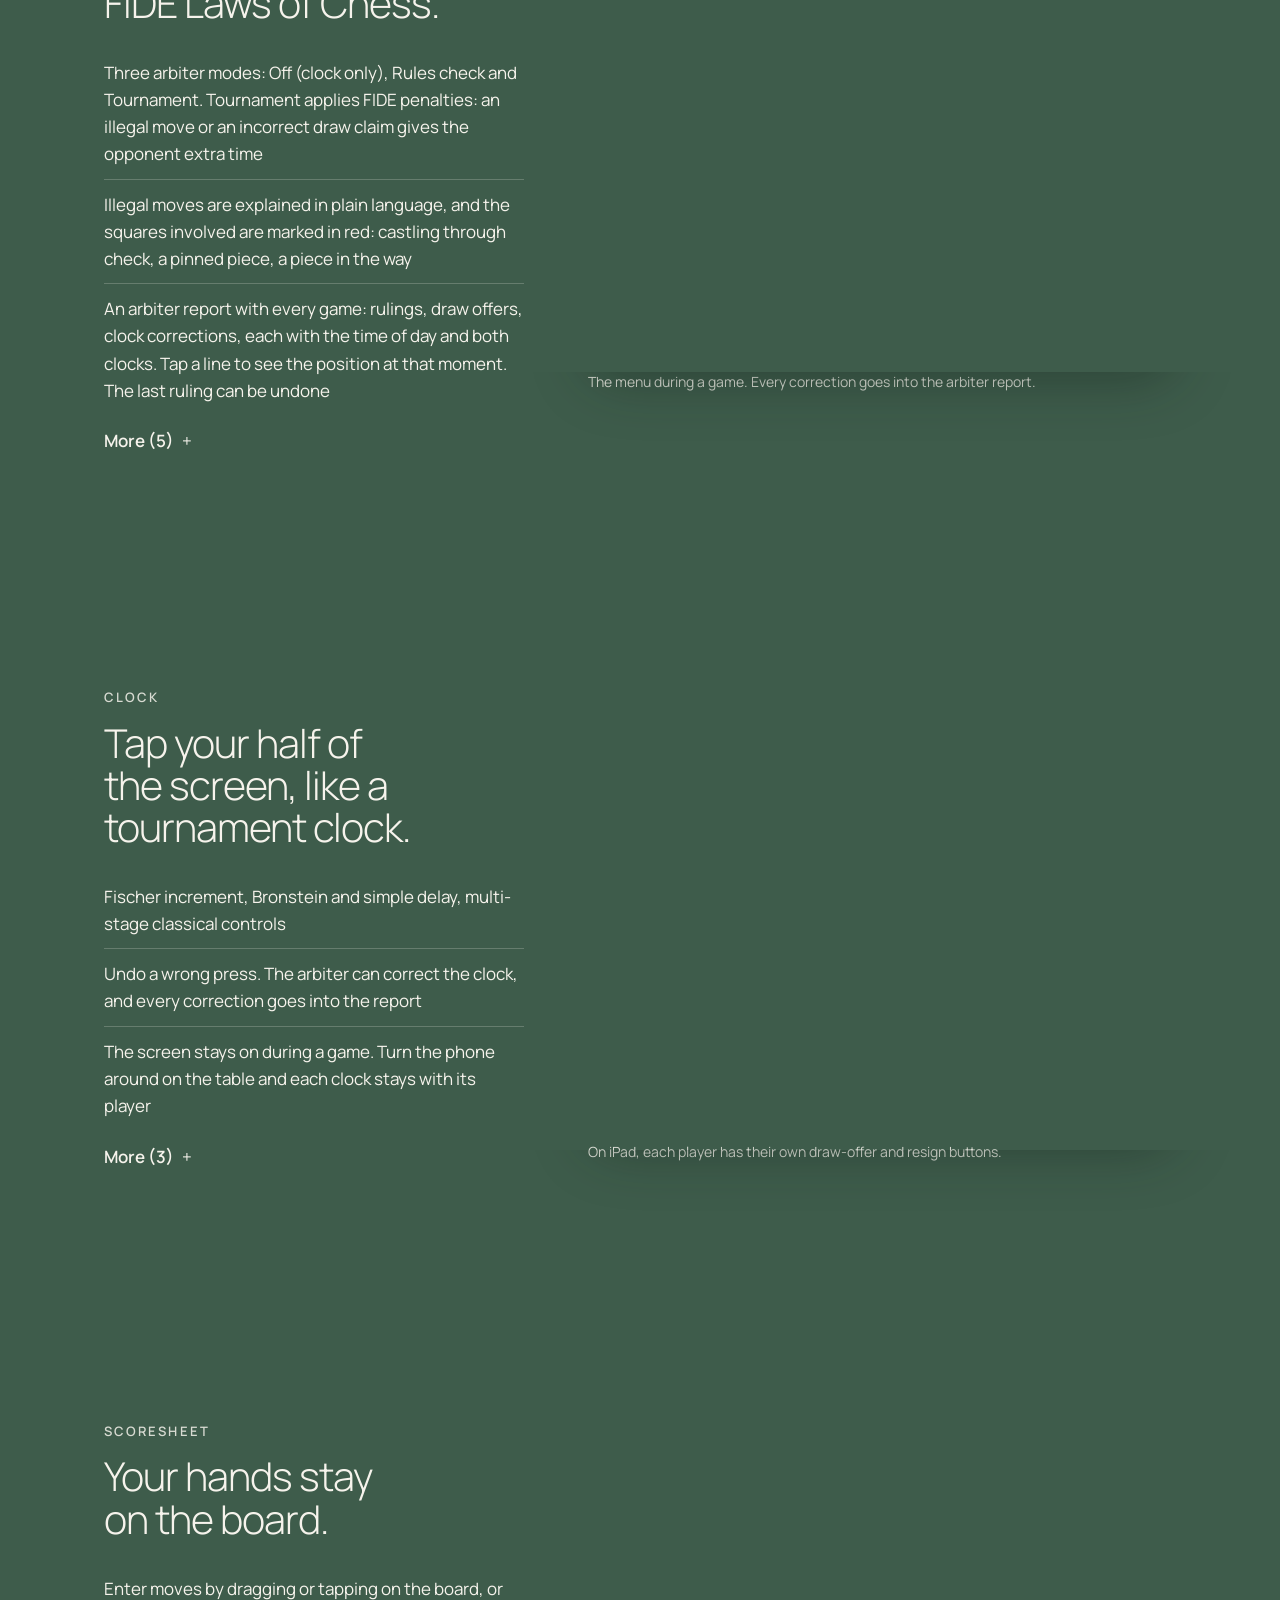
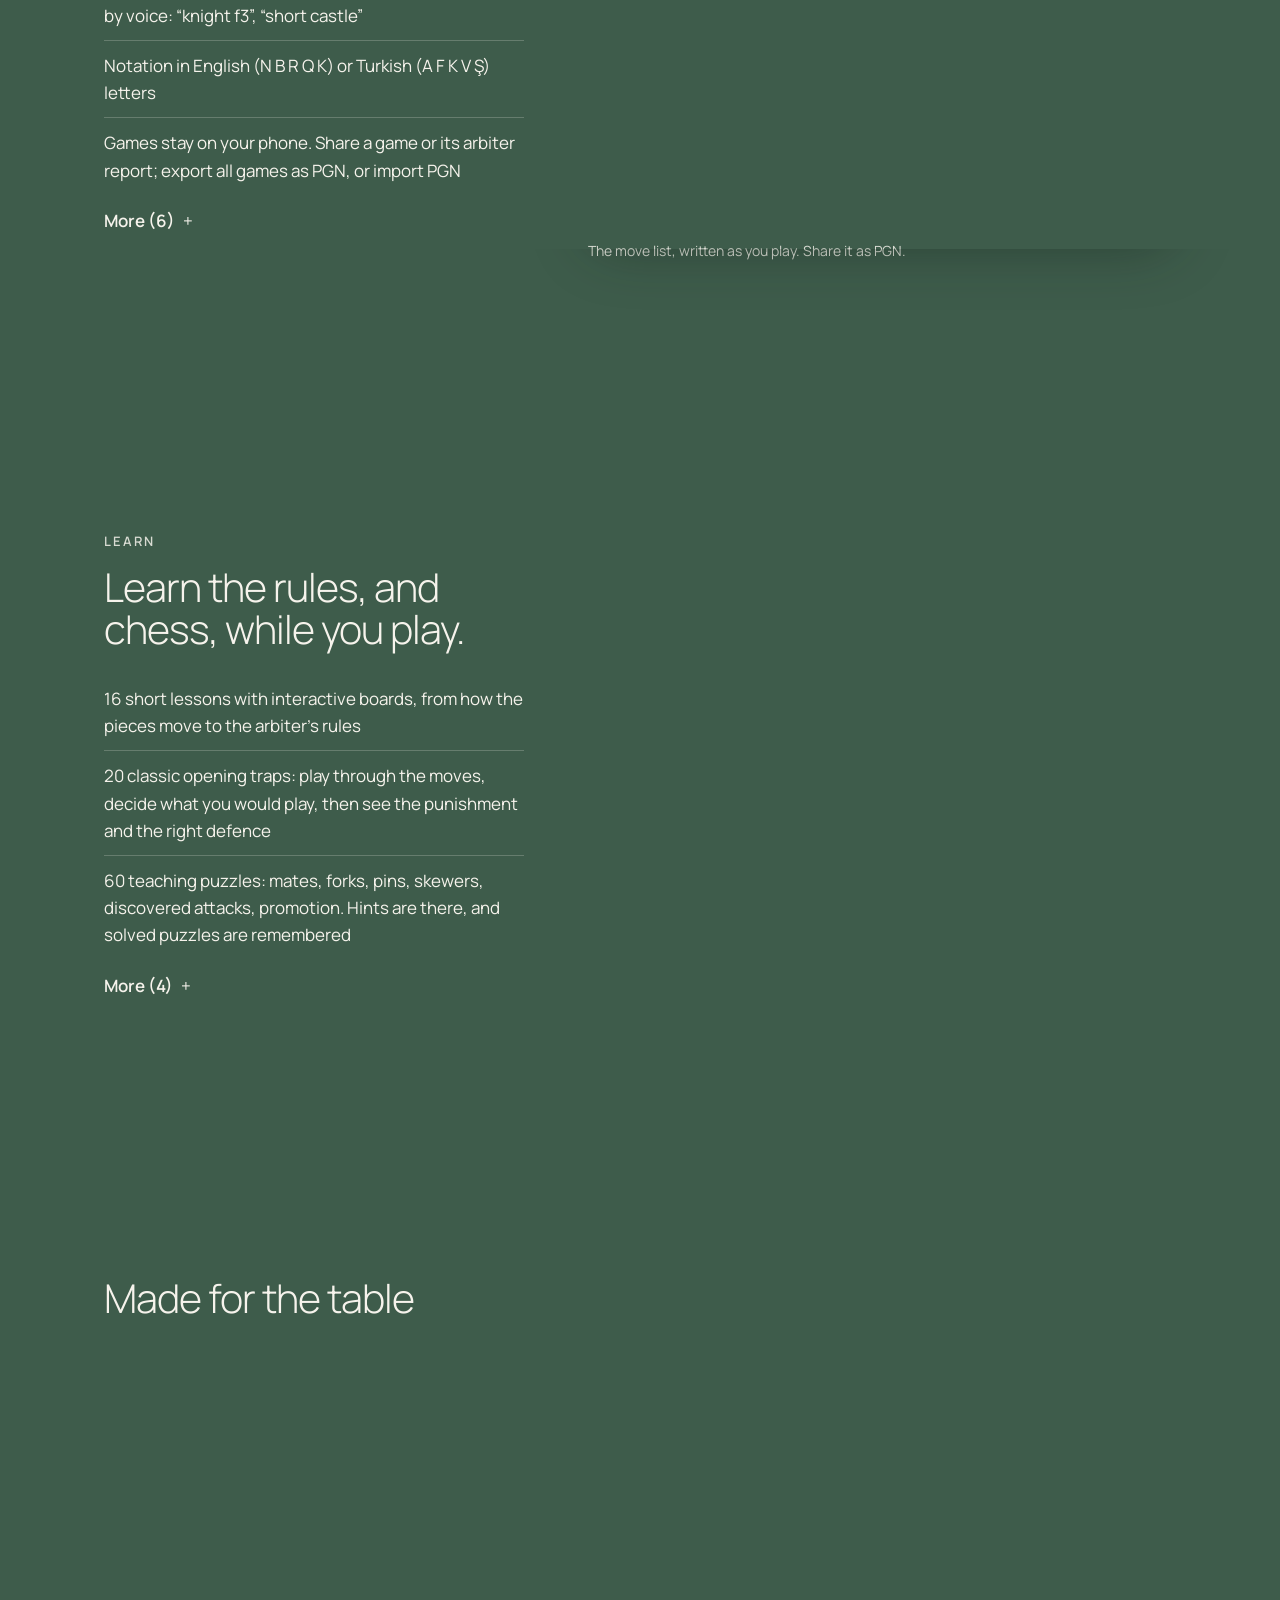
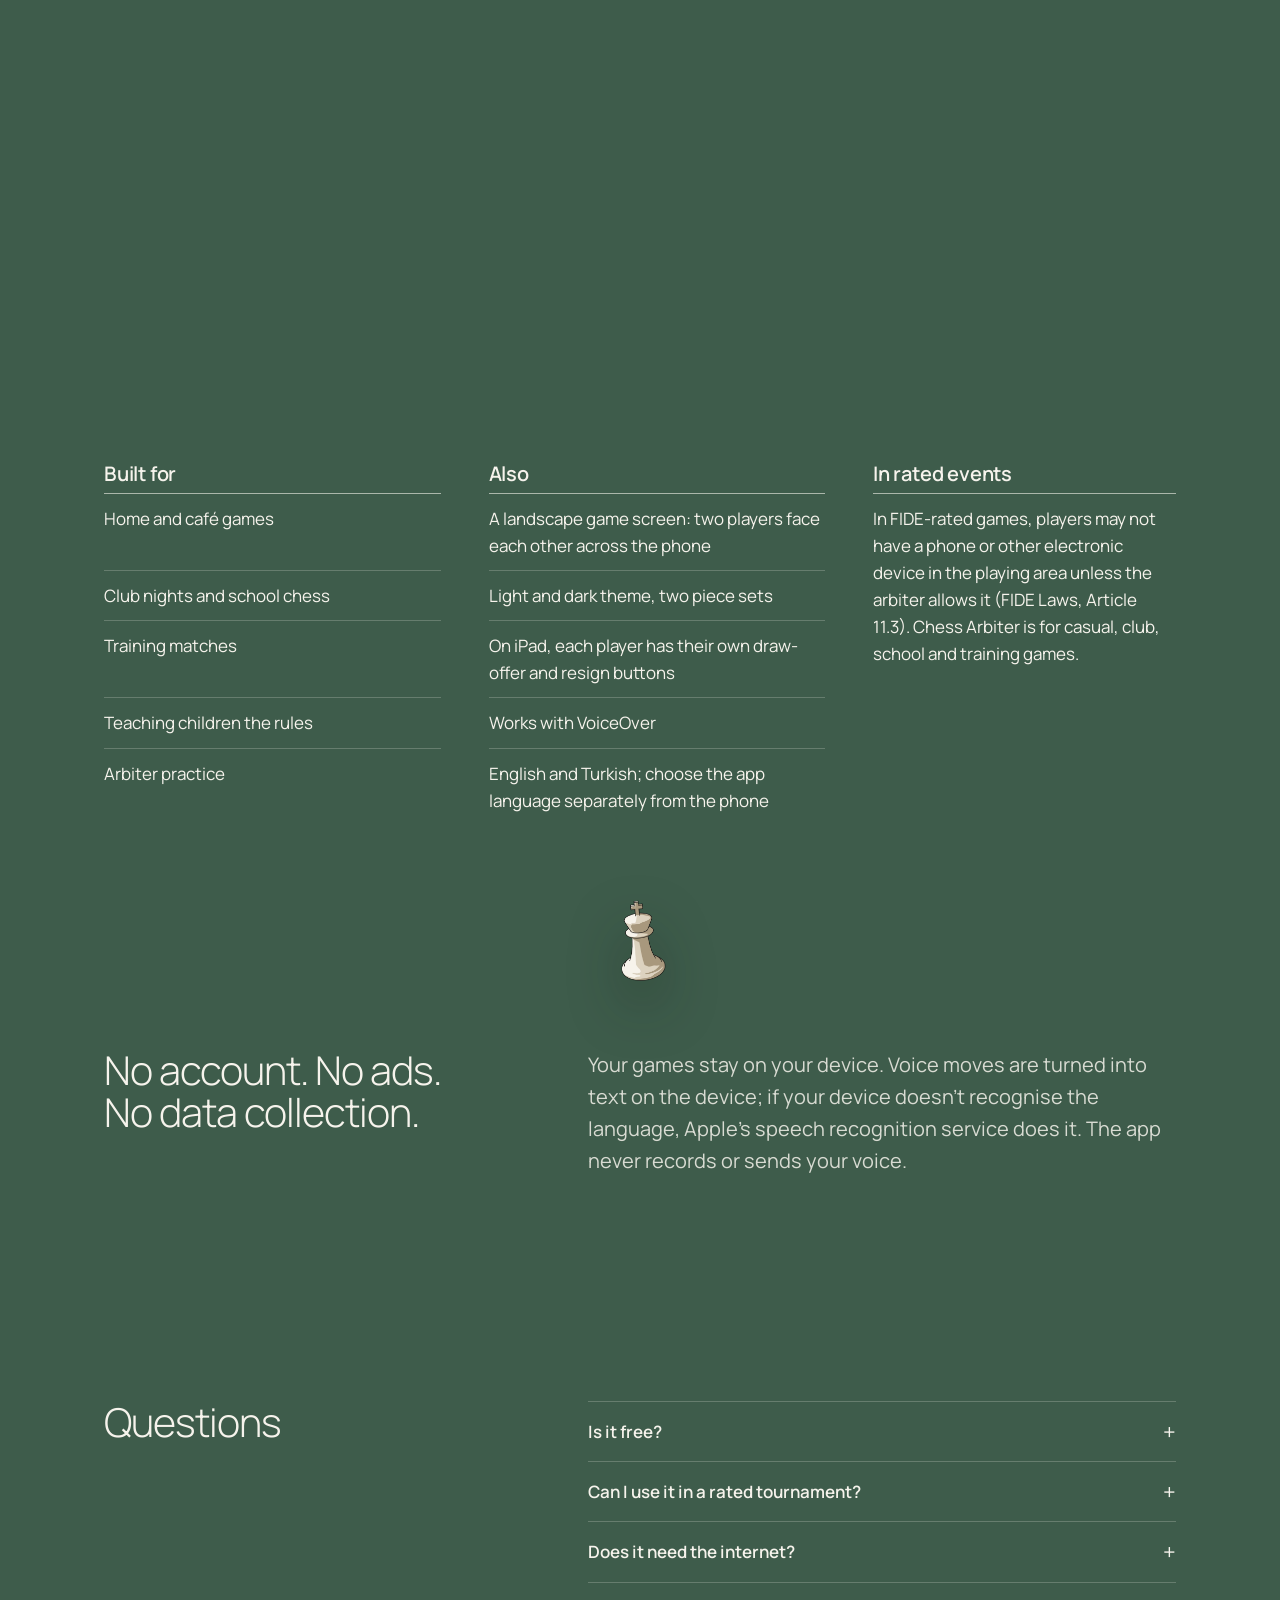
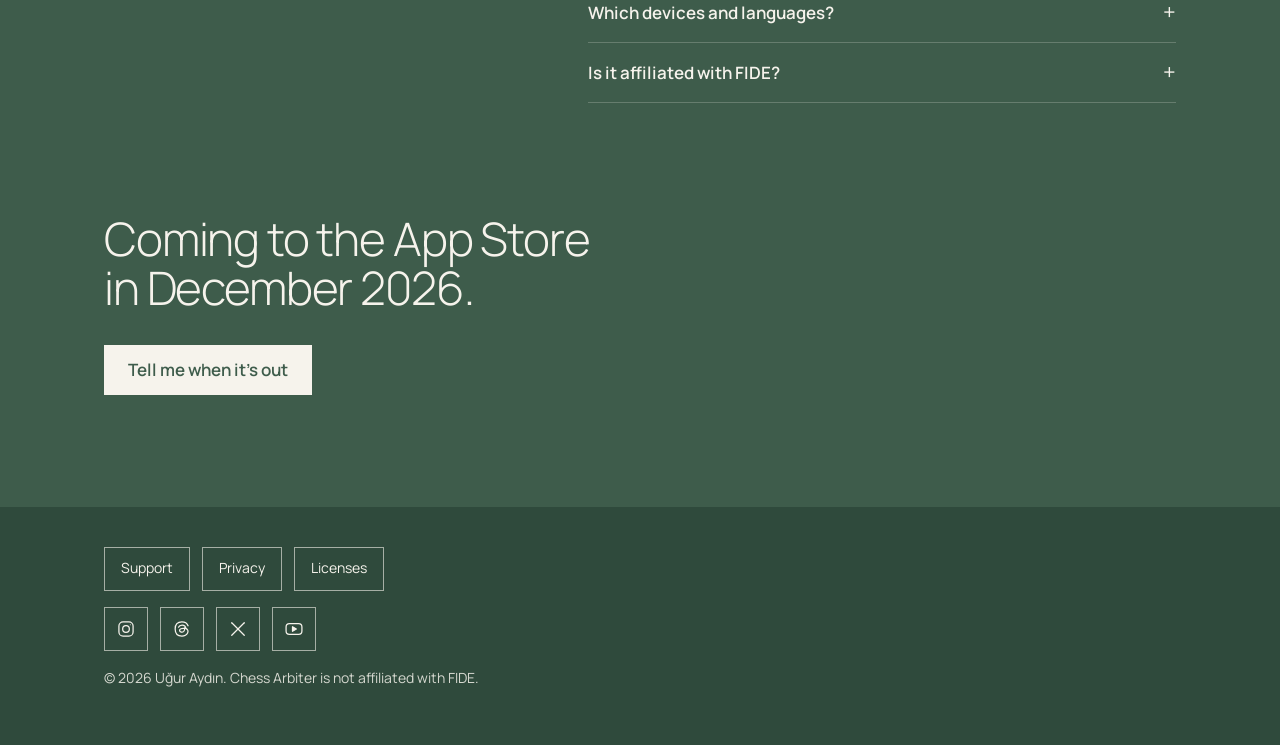
==== commit cf658fdf: "Site: sosyal medya bağlantıları" ====
--- a/index.html
+++ b/index.html
@@ -31,7 +31,7 @@
   <link rel="preload" href="assets/fonts/Manrope_400Regular.woff2" as="font" type="font/woff2" crossorigin>
   <link rel="preload" href="assets/fonts/Manrope_600SemiBold.woff2" as="font" type="font/woff2" crossorigin>
   <link rel="preload" href="assets/shots/en-hero.webp?v=4abfe255" as="image" type="image/webp">
-  <link rel="stylesheet" href="assets/landing.css?v=1f170d5c">
+  <link rel="stylesheet" href="assets/landing.css?v=24d46049">
 </head>
 <body>
 <a class="skip" href="#main">Skip to content</a>
@@ -84,7 +84,7 @@
   <img class="piece p-col" src="assets/pieces-art/book-light-Q.webp?v=cddde3ab" alt="" aria-hidden="true" width="800" height="800" decoding="async" loading="lazy">
   <div class="wrap feature">
   <div class="text"><p class="kicker">Learn</p><h2>Learn the rules, and chess, while you play.</h2><ul><li>16 short lessons with interactive boards, from how the pieces move to the arbiter’s rules</li><li>20 classic opening traps: play through the moves, decide what you would play, then see the punishment and the right defence</li><li>60 teaching puzzles: mates, forks, pins, skewers, discovered attacks, promotion. Hints are there, and solved puzzles are remembered</li></ul><details class="more"><summary>More (4)</summary><ul><li>29 key openings and defences; step through each main line on the board and start a game from any move. A puzzle position can be played out as a game too</li><li>16 famous moves from chess history: find the move, then read why it mattered</li><li>A searchable glossary of 116 terms, from fork and pin to Lucena and Philidor, many with example positions</li><li>Links to the official FIDE Laws of Chess (2023) and the Turkish Chess Federation’s 2018 Turkish translation</li></ul></details></div>
-  <div class="pair"><figure class="shot"><img src="assets/shots/en-lesson.webp?v=37497abd" alt="A lesson: the board, with an interactive diagram." width="640" height="1308" decoding="async" loading="lazy"></figure><figure class="shot"><img src="assets/shots/en-puzzle.webp?v=a763a51b" alt="The puzzle list: mate in one, forks, pins and more." width="640" height="1308" decoding="async" loading="lazy"></figure></div>
+  <div class="pair"><figure class="shot"><img src="assets/shots/en-lesson.webp?v=37497abd" alt="A lesson: the board, with an interactive diagram." width="640" height="1308" decoding="async" loading="lazy"></figure><figure class="shot"><img src="assets/shots/en-trap.webp?v=a1ccc07f" alt="An opening trap: the Légal trap. White has just played 5.Nxe5, and the app asks what Black would play." width="640" height="1308" decoding="async" loading="lazy"></figure></div>
   </div>
 </section>
 
@@ -104,6 +104,7 @@
 </main>
 <footer class="bottom"><div class="wrap">
   <nav aria-label="Site"><a href="support/">Support</a><a href="privacy/">Privacy</a><a href="licenses/">Licenses</a></nav>
+  <nav class="social" aria-label="Social media"><a href="https://www.instagram.com/arbiterchess/" rel="me noopener" aria-label="Instagram" title="Instagram"><svg viewBox="0 0 24 24" width="20" height="20" fill="none" stroke="currentColor" stroke-width="1.5" stroke-linecap="round" stroke-linejoin="round" aria-hidden="true" focusable="false"><rect x="3.5" y="3.5" width="17" height="17" rx="5"/><circle cx="12" cy="12" r="4"/><circle cx="17.2" cy="6.8" r=".6" fill="currentColor" stroke="none"/></svg></a><a href="https://www.threads.com/@arbiterchess" rel="me noopener" aria-label="Threads" title="Threads"><svg viewBox="0 0 24 24" width="20" height="20" fill="none" stroke="currentColor" stroke-width="1.5" stroke-linecap="round" stroke-linejoin="round" aria-hidden="true" focusable="false"><path d="M16.6 11.2c-.3-2.6-2-4-4.5-4-2.1 0-3.6 1-4.3 2.6"/><path d="M15.4 11.4c-3.8-.6-6.6.4-6.3 2.6.3 2 3.4 2.4 5 .9 1-1 1.3-2.7 1.3-4.6"/><path d="M16.6 11.2c2.5 1 3.2 3.6 2.1 5.7-1.3 2.4-3.9 3.6-6.8 3.6-4.9 0-8.1-3.2-8.1-8.5S7 3.5 11.9 3.5c3.6 0 6.2 1.6 7.4 4.6"/></svg></a><a href="https://x.com/arbiterchessapp" rel="me noopener" aria-label="X" title="X"><svg viewBox="0 0 24 24" width="20" height="20" fill="none" stroke="currentColor" stroke-width="1.5" stroke-linecap="round" stroke-linejoin="round" aria-hidden="true" focusable="false"><path d="M4.5 4.5l15 15"/><path d="M19.5 4.5l-15 15"/></svg></a><a href="https://www.youtube.com/@ChessArbiterApp" rel="me noopener" aria-label="YouTube" title="YouTube"><svg viewBox="0 0 24 24" width="20" height="20" fill="none" stroke="currentColor" stroke-width="1.5" stroke-linecap="round" stroke-linejoin="round" aria-hidden="true" focusable="false"><rect x="2.5" y="5.5" width="19" height="13" rx="4"/><path d="M10.2 9.3v5.4l4.6-2.7z" fill="currentColor"/></svg></a></nav>
   <p>© 2026 Uğur Aydın. Chess Arbiter is not affiliated with FIDE.</p>
 </div></footer>
 </body>
--- a/assets/landing.css
+++ b/assets/landing.css
@@ -147,6 +147,8 @@
 .bottom nav { display: flex; gap: 12px; flex-wrap: wrap; margin-bottom: 16px; }
 .bottom nav a { display: inline-flex; align-items: center; min-height: 44px; padding: 0 16px; border: 1px solid var(--rule-strong); color: var(--paper); text-decoration: none; }
 .bottom nav a:hover { background: rgb(246 243 236 / .08); }
+.bottom nav.social a { width: 44px; padding: 0; justify-content: center; }
+.bottom nav.social svg { display: block; }
 
 @media (max-width: 1024px) {
   :root { --gut: 40px; }
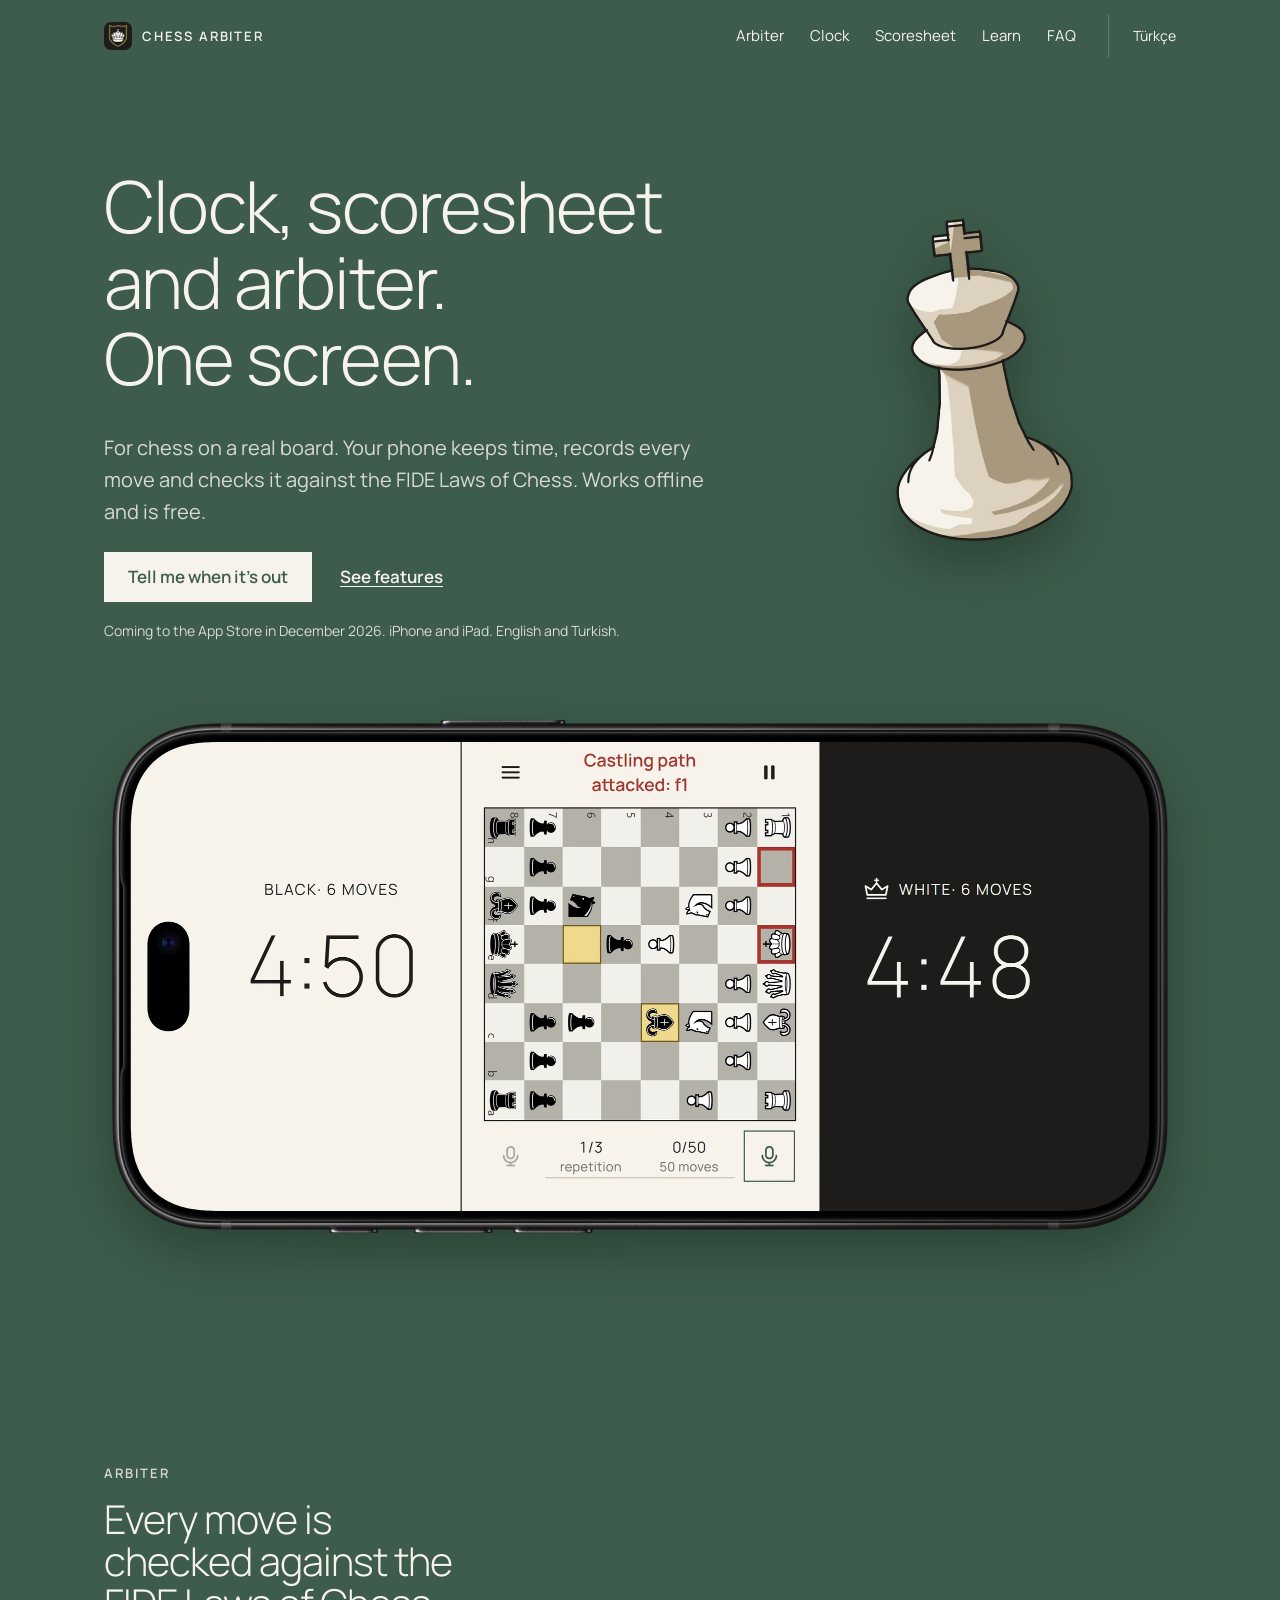
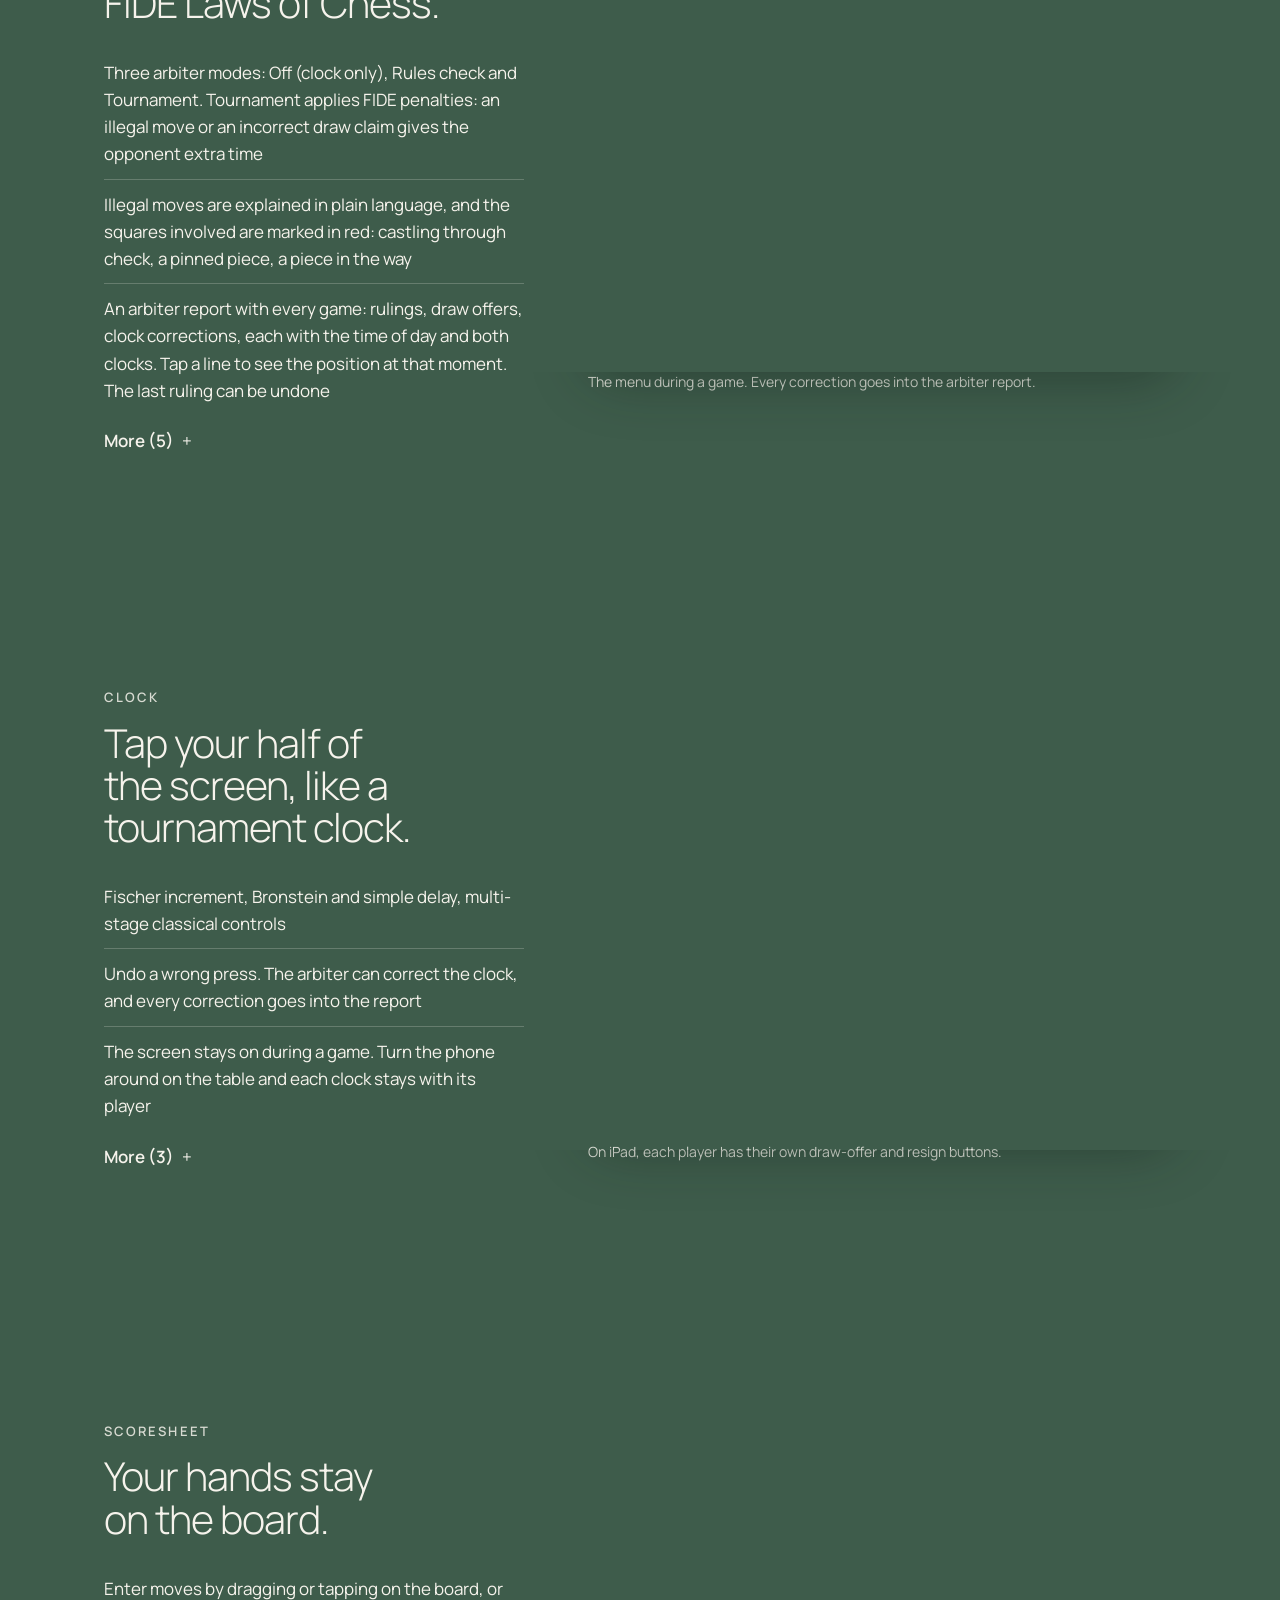
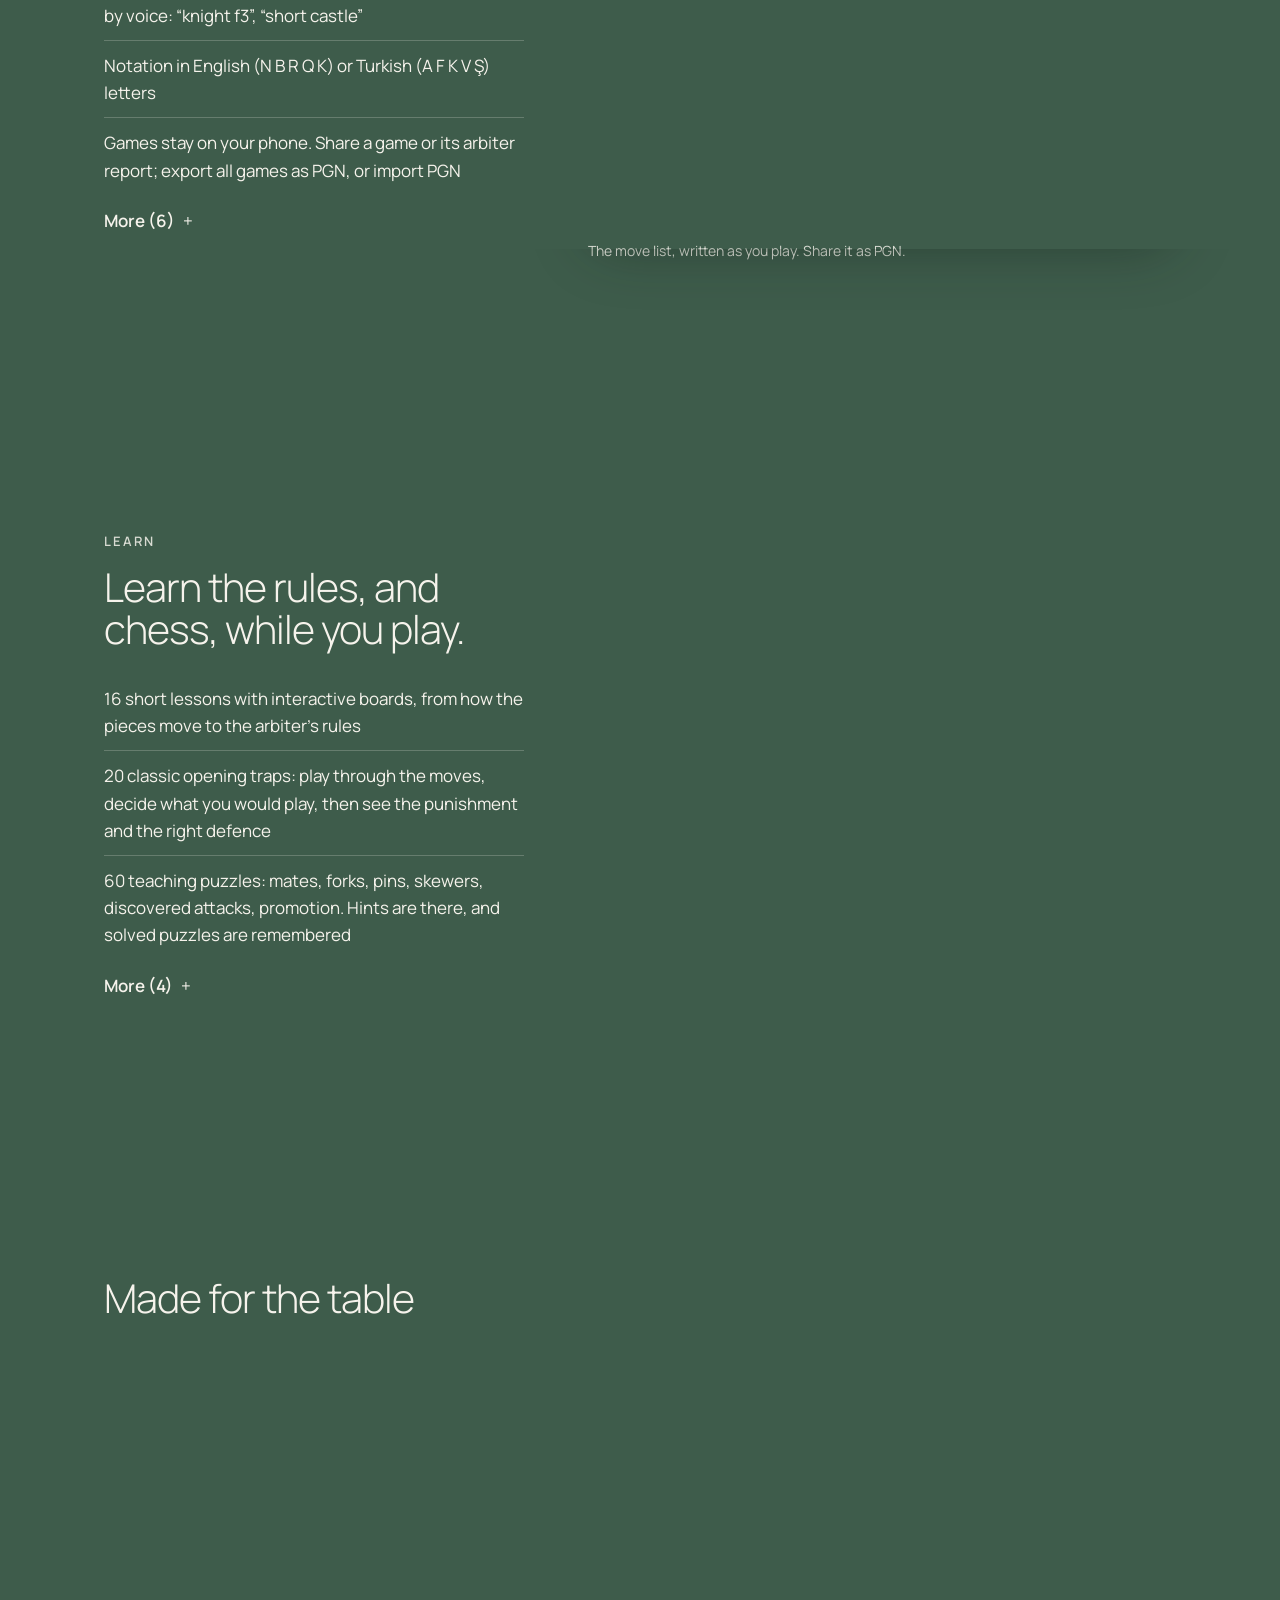
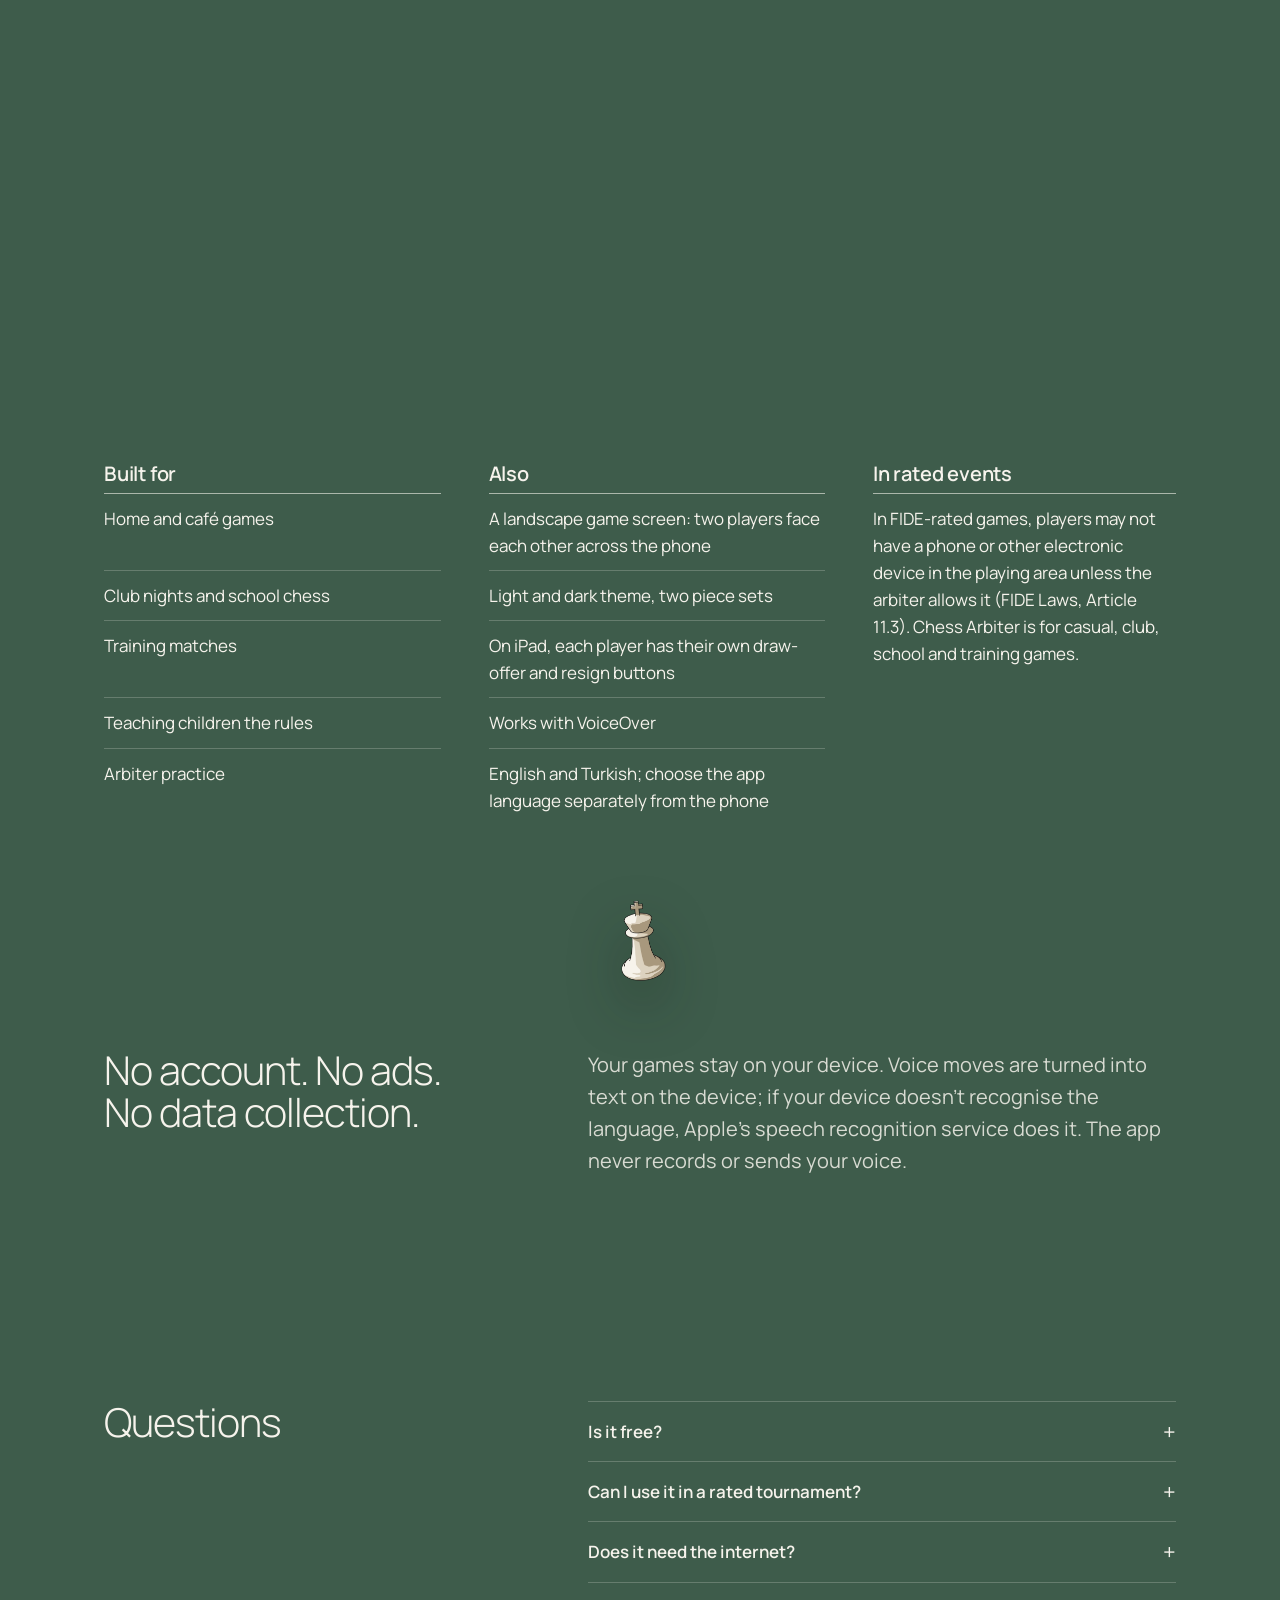
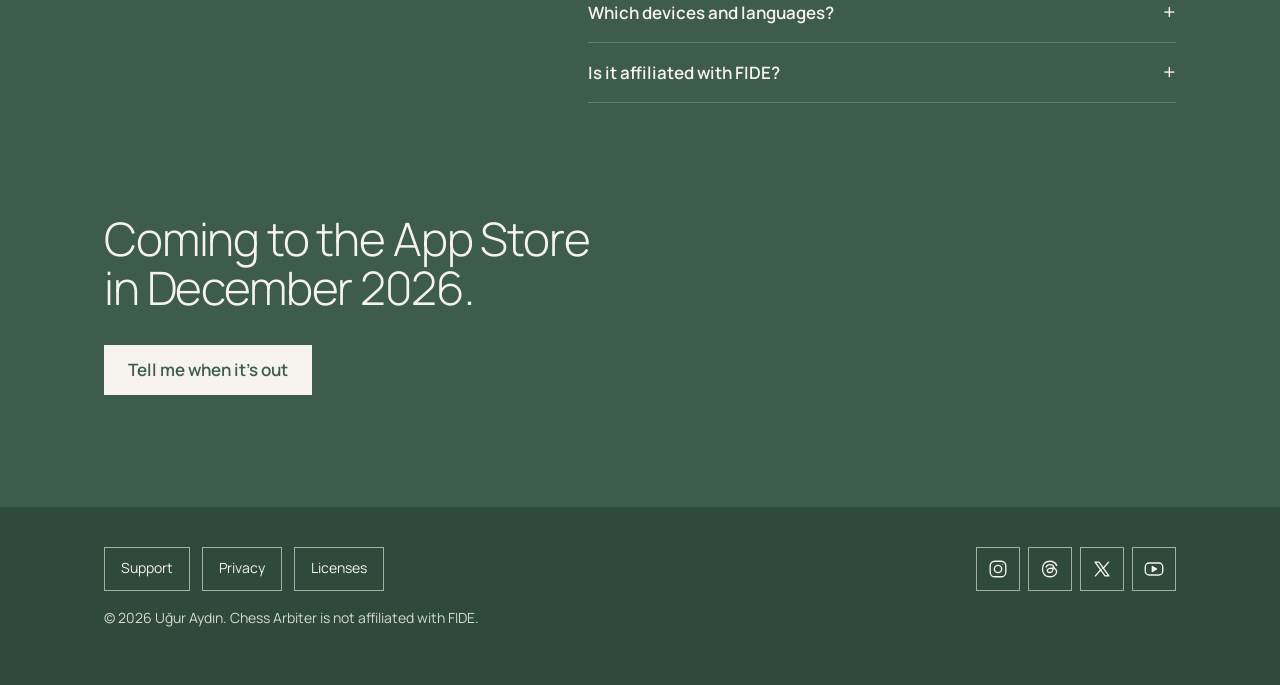
==== commit 367fd375: "Site: sosyal medya bağlantıları" ====
--- a/index.html
+++ b/index.html
@@ -31,7 +31,7 @@
   <link rel="preload" href="assets/fonts/Manrope_400Regular.woff2" as="font" type="font/woff2" crossorigin>
   <link rel="preload" href="assets/fonts/Manrope_600SemiBold.woff2" as="font" type="font/woff2" crossorigin>
   <link rel="preload" href="assets/shots/en-hero.webp?v=4abfe255" as="image" type="image/webp">
-  <link rel="stylesheet" href="assets/landing.css?v=24d46049">
+  <link rel="stylesheet" href="assets/landing.css?v=50a95842">
 </head>
 <body>
 <a class="skip" href="#main">Skip to content</a>
@@ -103,8 +103,10 @@
 <section class="cta"><div class="wrap"><h2>Coming to the App Store in December 2026.</h2><p class="actions"><a class="btn" href="mailto:arbiterinchess@gmail.com?subject=Chess%20Arbiter%20launch">Tell me when it’s out</a></p></div></section>
 </main>
 <footer class="bottom"><div class="wrap">
+  <div class="foot-row">
   <nav aria-label="Site"><a href="support/">Support</a><a href="privacy/">Privacy</a><a href="licenses/">Licenses</a></nav>
-  <nav class="social" aria-label="Social media"><a href="https://www.instagram.com/arbiterchess/" rel="me noopener" aria-label="Instagram" title="Instagram"><svg viewBox="0 0 24 24" width="20" height="20" fill="none" stroke="currentColor" stroke-width="1.5" stroke-linecap="round" stroke-linejoin="round" aria-hidden="true" focusable="false"><rect x="3.5" y="3.5" width="17" height="17" rx="5"/><circle cx="12" cy="12" r="4"/><circle cx="17.2" cy="6.8" r=".6" fill="currentColor" stroke="none"/></svg></a><a href="https://www.threads.com/@arbiterchess" rel="me noopener" aria-label="Threads" title="Threads"><svg viewBox="0 0 24 24" width="20" height="20" fill="none" stroke="currentColor" stroke-width="1.5" stroke-linecap="round" stroke-linejoin="round" aria-hidden="true" focusable="false"><path d="M16.6 11.2c-.3-2.6-2-4-4.5-4-2.1 0-3.6 1-4.3 2.6"/><path d="M15.4 11.4c-3.8-.6-6.6.4-6.3 2.6.3 2 3.4 2.4 5 .9 1-1 1.3-2.7 1.3-4.6"/><path d="M16.6 11.2c2.5 1 3.2 3.6 2.1 5.7-1.3 2.4-3.9 3.6-6.8 3.6-4.9 0-8.1-3.2-8.1-8.5S7 3.5 11.9 3.5c3.6 0 6.2 1.6 7.4 4.6"/></svg></a><a href="https://x.com/arbiterchessapp" rel="me noopener" aria-label="X" title="X"><svg viewBox="0 0 24 24" width="20" height="20" fill="none" stroke="currentColor" stroke-width="1.5" stroke-linecap="round" stroke-linejoin="round" aria-hidden="true" focusable="false"><path d="M4.5 4.5l15 15"/><path d="M19.5 4.5l-15 15"/></svg></a><a href="https://www.youtube.com/@ChessArbiterApp" rel="me noopener" aria-label="YouTube" title="YouTube"><svg viewBox="0 0 24 24" width="20" height="20" fill="none" stroke="currentColor" stroke-width="1.5" stroke-linecap="round" stroke-linejoin="round" aria-hidden="true" focusable="false"><rect x="2.5" y="5.5" width="19" height="13" rx="4"/><path d="M10.2 9.3v5.4l4.6-2.7z" fill="currentColor"/></svg></a></nav>
+  <nav class="social" aria-label="Social media"><a href="https://www.instagram.com/arbiterchess/" rel="me noopener" aria-label="Instagram" title="Instagram"><svg viewBox="0 0 24 24" width="22" height="22" fill="none" stroke="currentColor" stroke-width="1.5" stroke-linecap="round" stroke-linejoin="round" aria-hidden="true" focusable="false"><rect x="3.5" y="3.5" width="17" height="17" rx="5"/><circle cx="12" cy="12" r="4"/><circle cx="17.2" cy="6.8" r=".6" fill="currentColor" stroke="none"/></svg></a><a href="https://www.threads.com/@arbiterchess" rel="me noopener" aria-label="Threads" title="Threads"><svg viewBox="0 0 24 24" width="22" height="22" fill="none" stroke="currentColor" stroke-width="1.5" stroke-linecap="round" stroke-linejoin="round" aria-hidden="true" focusable="false"><path d="M16.6 11.2c-.3-2.6-2-4-4.5-4-2.1 0-3.6 1-4.3 2.6"/><path d="M15.4 11.4c-3.8-.6-6.6.4-6.3 2.6.3 2 3.4 2.4 5 .9 1-1 1.3-2.7 1.3-4.6"/><path d="M16.6 11.2c2.5 1 3.2 3.6 2.1 5.7-1.3 2.4-3.9 3.6-6.8 3.6-4.9 0-8.1-3.2-8.1-8.5S7 3.5 11.9 3.5c3.6 0 6.2 1.6 7.4 4.6"/></svg></a><a href="https://x.com/arbiterchessapp" rel="me noopener" aria-label="X" title="X"><svg viewBox="0 0 24 24" width="22" height="22" fill="none" stroke="currentColor" stroke-width="1.5" stroke-linecap="round" stroke-linejoin="round" aria-hidden="true" focusable="false"><path d="M4.5 4.5h4.2l10.8 15h-4.2z"/><path d="M19.2 4.5l-6.1 6.9M10.9 12.6l-6.1 6.9"/></svg></a><a href="https://www.youtube.com/@ChessArbiterApp" rel="me noopener" aria-label="YouTube" title="YouTube"><svg viewBox="0 0 24 24" width="22" height="22" fill="none" stroke="currentColor" stroke-width="1.5" stroke-linecap="round" stroke-linejoin="round" aria-hidden="true" focusable="false"><rect x="2.5" y="5.5" width="19" height="13" rx="4"/><path d="M10.2 9.3v5.4l4.6-2.7z" fill="currentColor"/></svg></a></nav>
+  </div>
   <p>© 2026 Uğur Aydın. Chess Arbiter is not affiliated with FIDE.</p>
 </div></footer>
 </body>
--- a/assets/landing.css
+++ b/assets/landing.css
@@ -147,6 +147,9 @@
 .bottom nav { display: flex; gap: 12px; flex-wrap: wrap; margin-bottom: 16px; }
 .bottom nav a { display: inline-flex; align-items: center; min-height: 44px; padding: 0 16px; border: 1px solid var(--rule-strong); color: var(--paper); text-decoration: none; }
 .bottom nav a:hover { background: rgb(246 243 236 / .08); }
+.bottom .foot-row { display: flex; justify-content: space-between; align-items: center; flex-wrap: wrap; gap: 12px 24px; margin-bottom: 16px; }
+.bottom .foot-row nav { margin-bottom: 0; }
+.bottom nav.social { gap: 8px; }
 .bottom nav.social a { width: 44px; padding: 0; justify-content: center; }
 .bottom nav.social svg { display: block; }
 
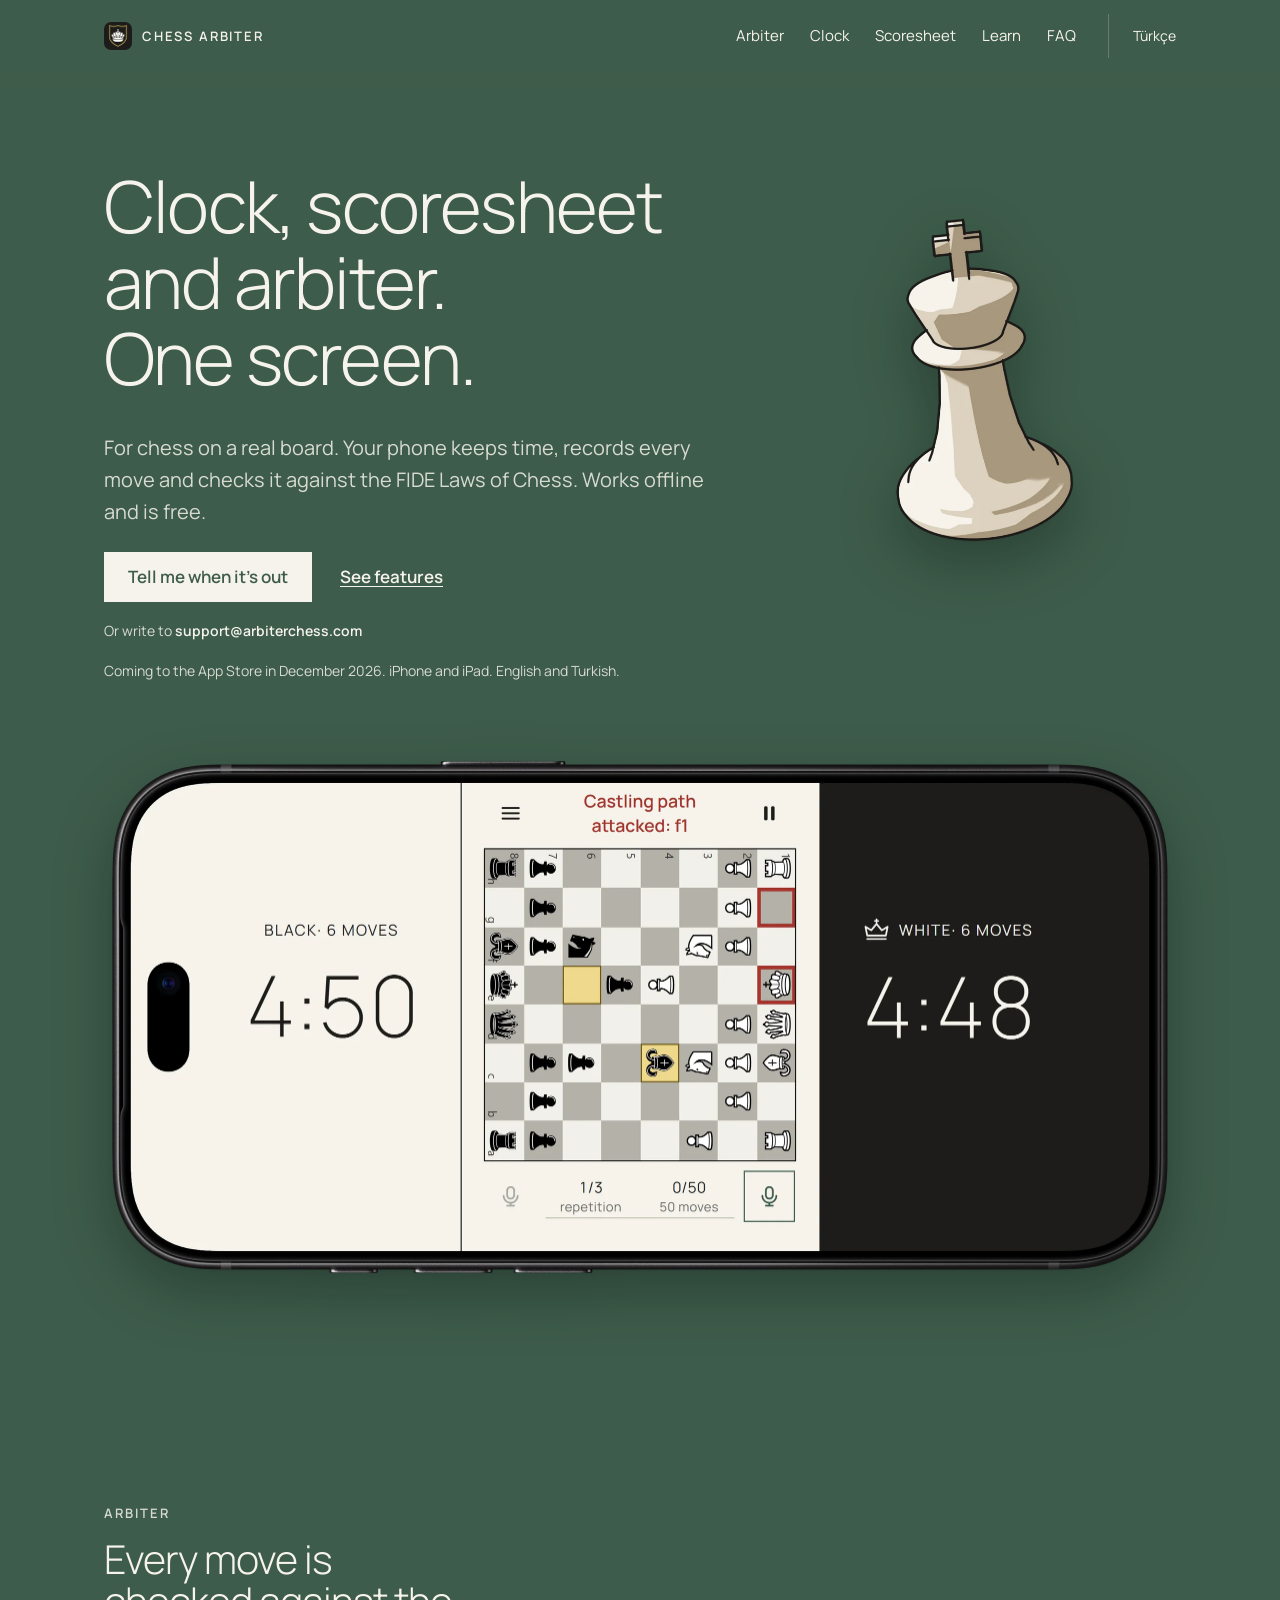
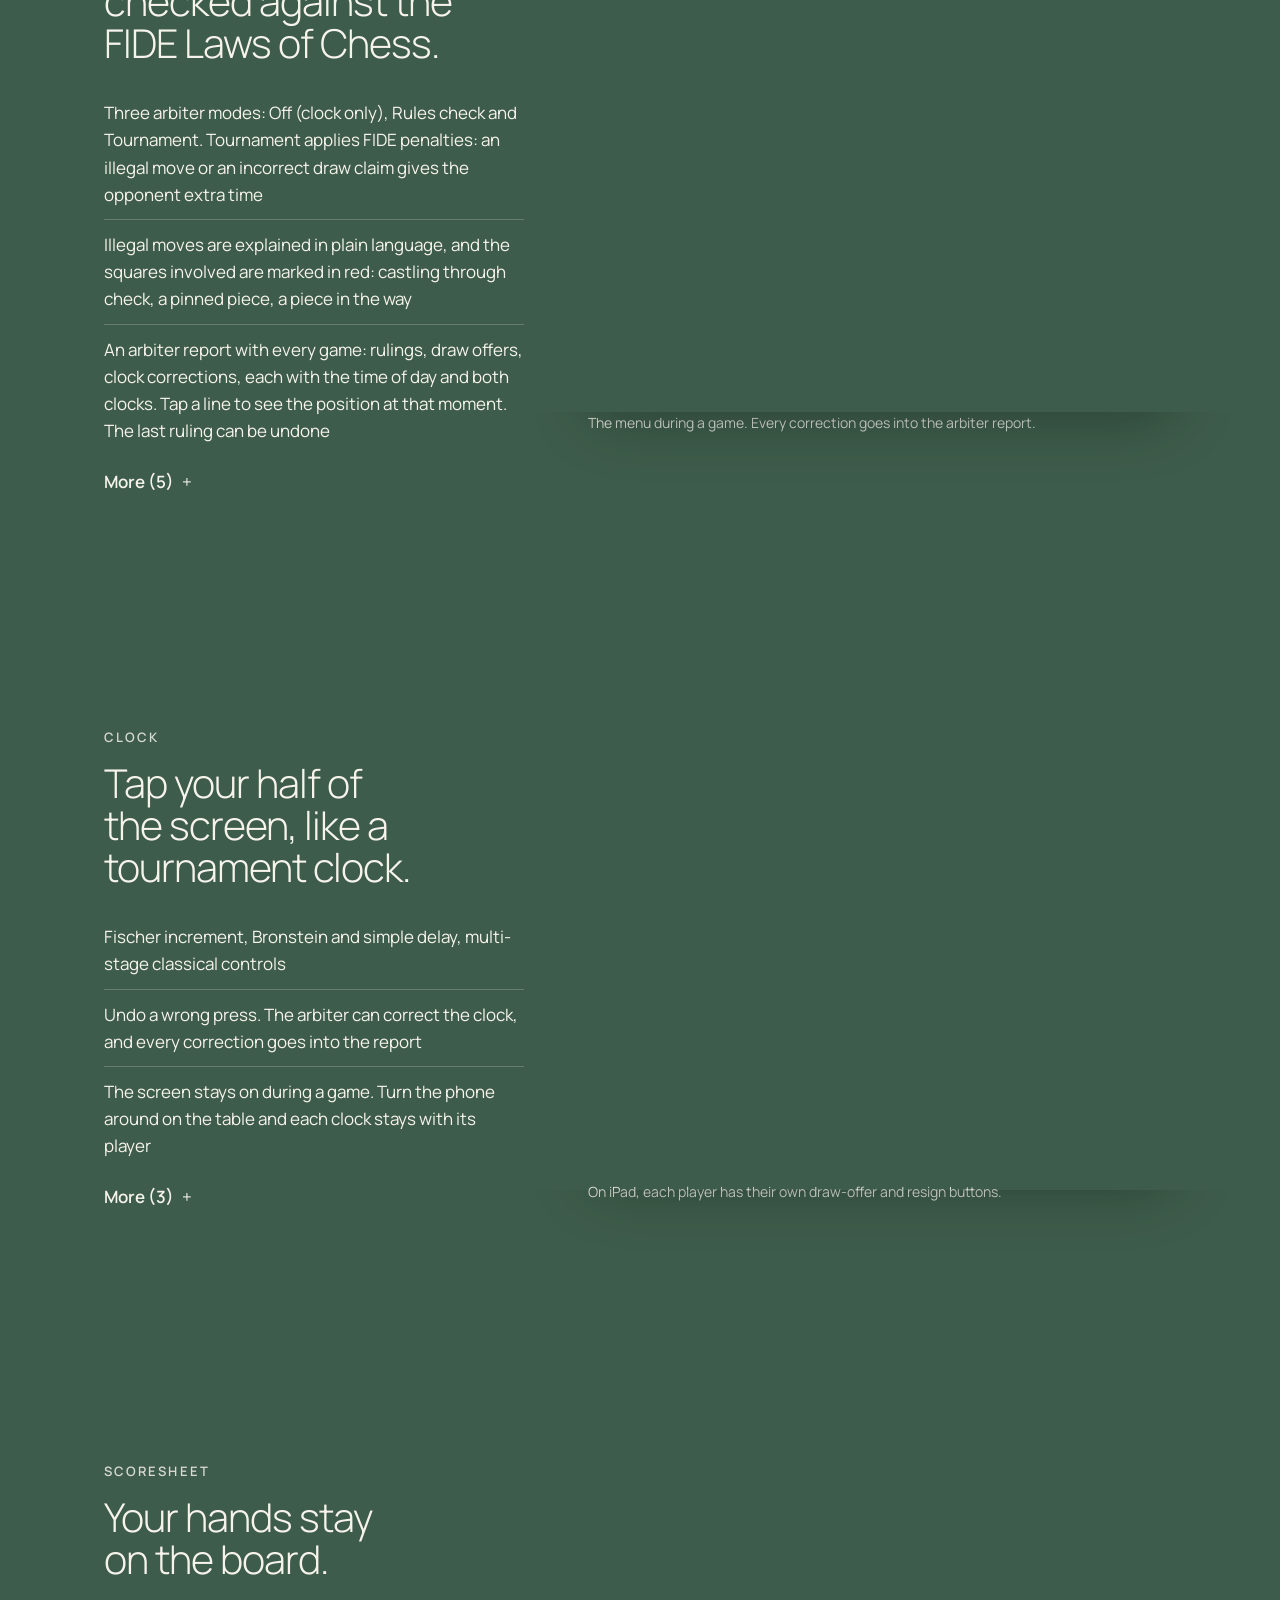
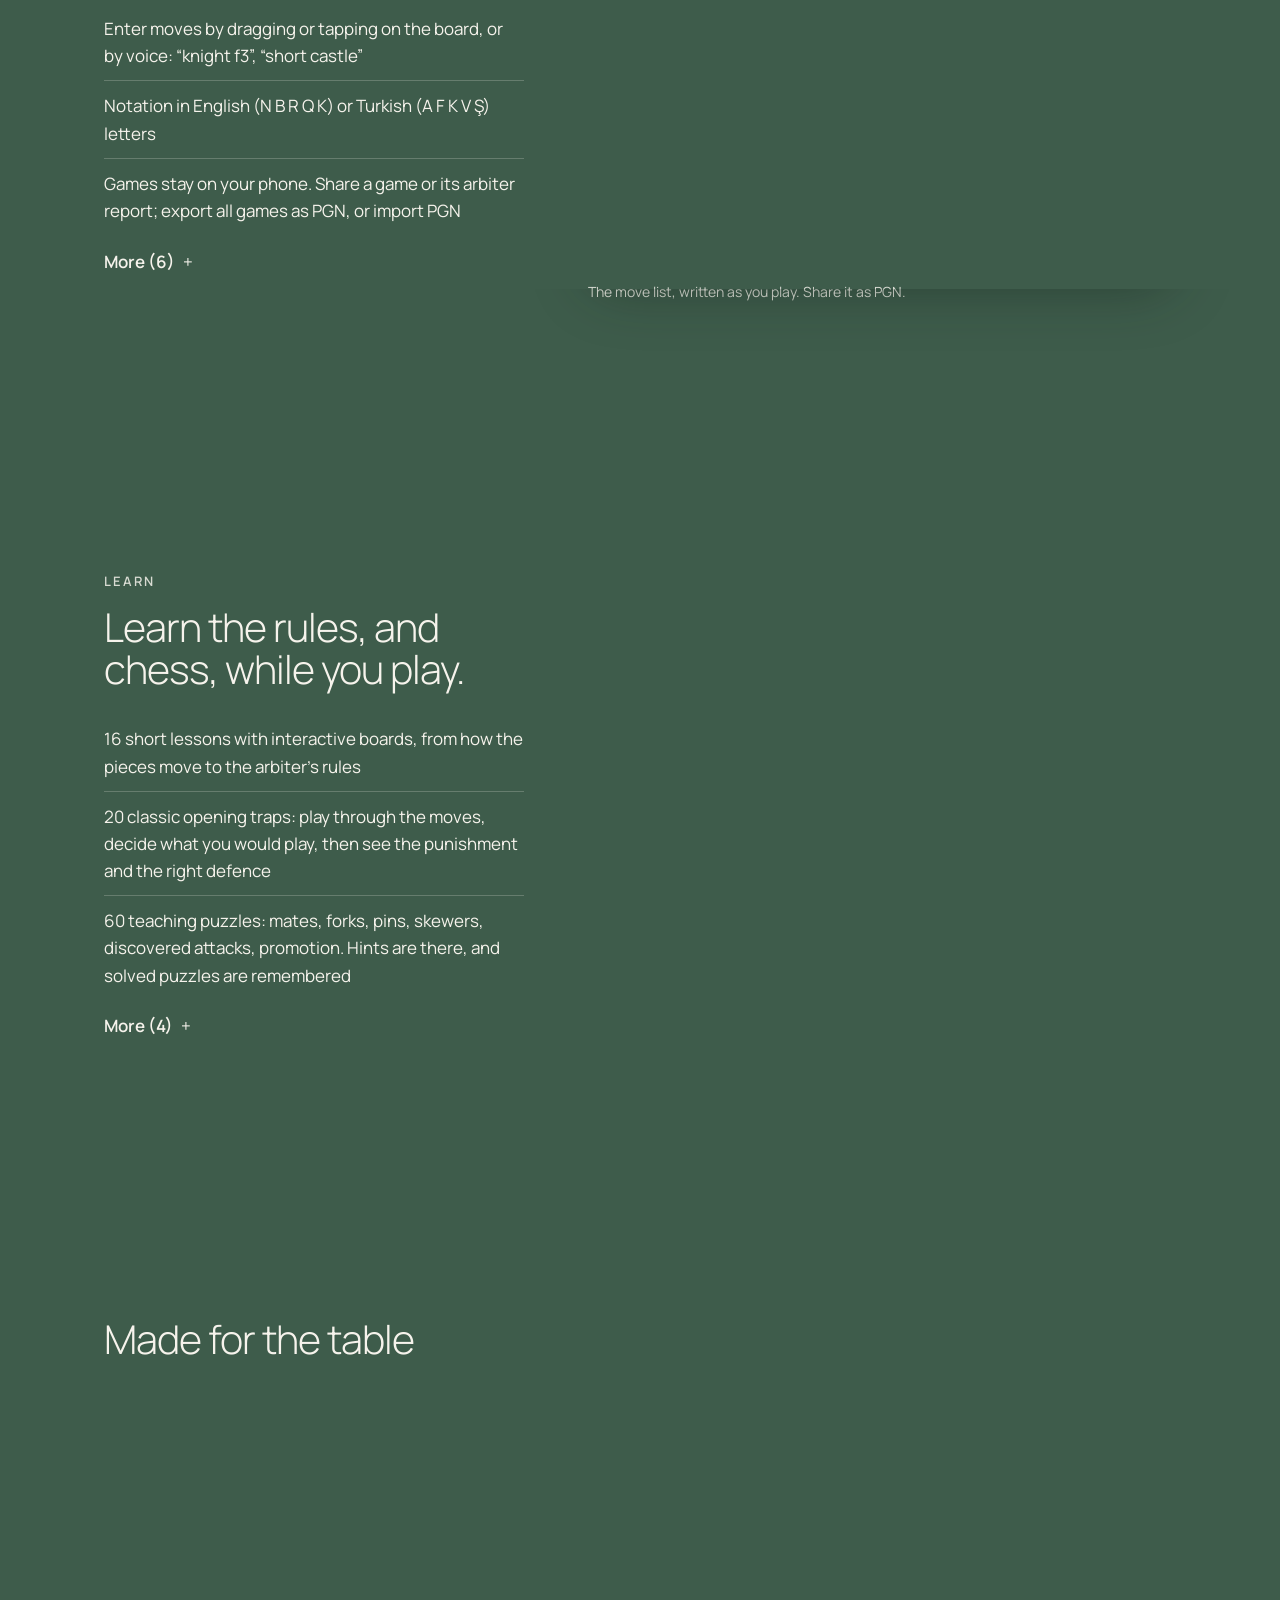
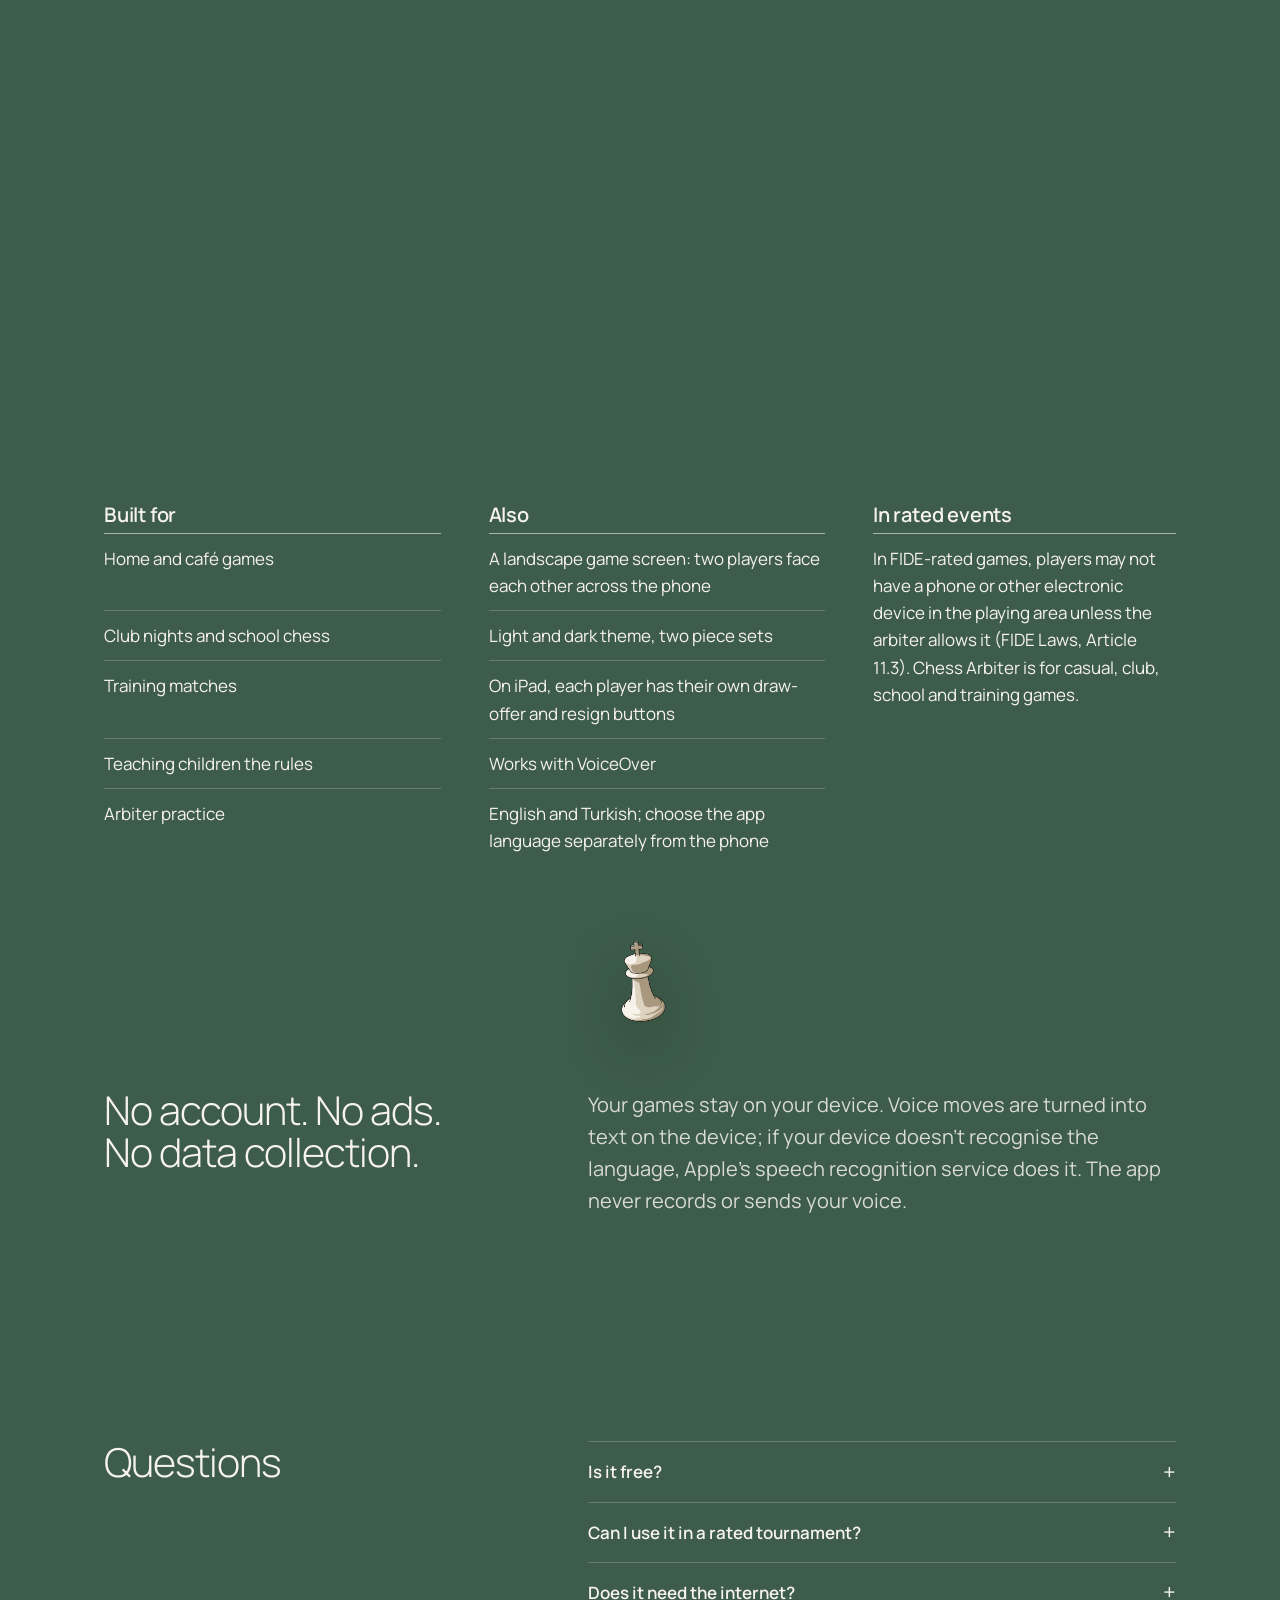
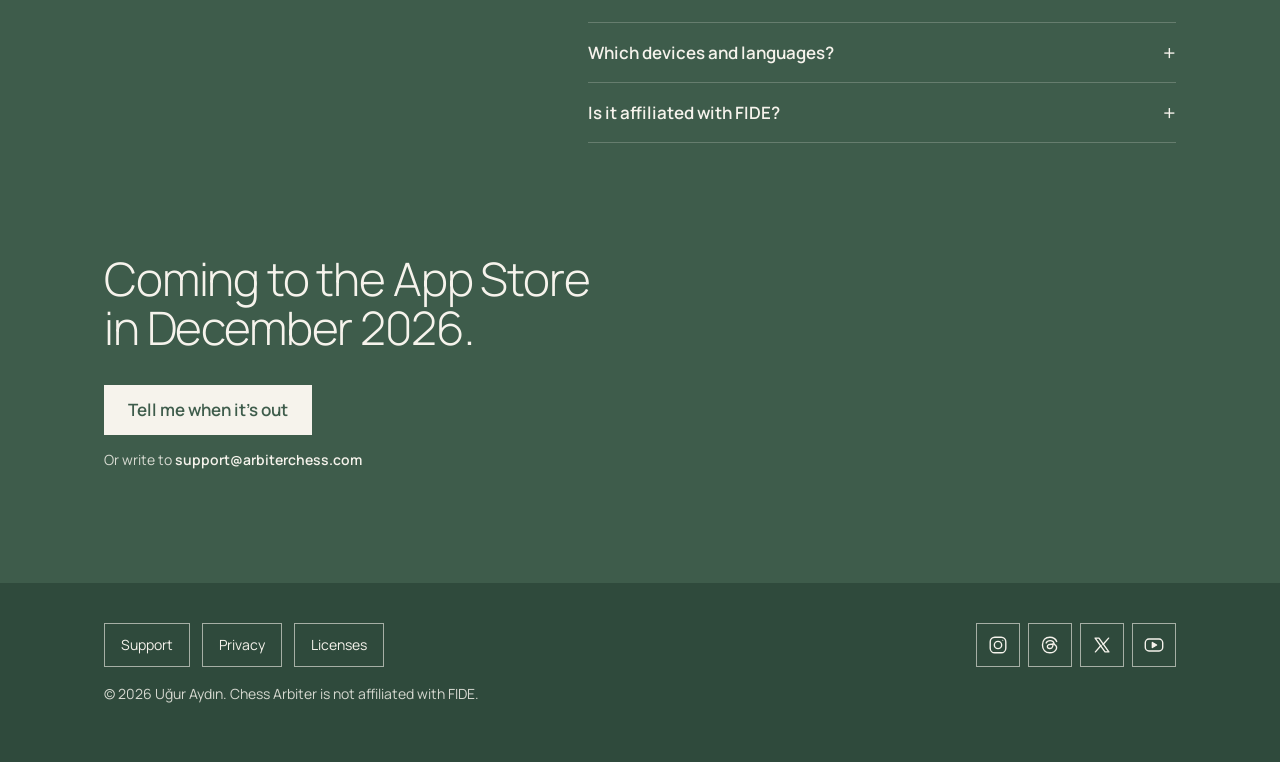
==== commit 85a0e313: "Site: haber ver altında adres" ====
--- a/index.html
+++ b/index.html
@@ -31,7 +31,7 @@
   <link rel="preload" href="assets/fonts/Manrope_400Regular.woff2" as="font" type="font/woff2" crossorigin>
   <link rel="preload" href="assets/fonts/Manrope_600SemiBold.woff2" as="font" type="font/woff2" crossorigin>
   <link rel="preload" href="assets/shots/en-hero.webp?v=4abfe255" as="image" type="image/webp">
-  <link rel="stylesheet" href="assets/landing.css?v=50a95842">
+  <link rel="stylesheet" href="assets/landing.css?v=aed2254b">
 </head>
 <body>
 <a class="skip" href="#main">Skip to content</a>
@@ -49,7 +49,8 @@
   <h1>Clock, scoresheet and arbiter.<br>One screen.</h1>
   <div class="intro">
     <p class="sub">For chess on a real board. Your phone keeps time, records every move and checks it against the FIDE Laws of Chess. Works offline and is free.</p>
-    <p class="actions"><a class="btn" href="mailto:arbiterinchess@gmail.com?subject=Chess%20Arbiter%20launch">Tell me when it’s out</a><a class="see" href="#arbiter">See features</a></p>
+    <p class="actions"><a class="btn" href="mailto:support@arbiterchess.com?subject=Chess%20Arbiter%20launch">Tell me when it’s out</a><a class="see" href="#arbiter">See features</a></p>
+    <p class="mailline">Or write to <span class="addr">support@arbiterchess.com</span></p>
     <p class="note">Coming to the App Store in December 2026. iPhone and iPad. English and Turkish.</p>
   </div>
   <figure class="shot wide"><img src="assets/shots/en-hero.webp?v=4abfe255" alt="The game screen in landscape: two clocks either side of the board. White tried to castle through f1, which is attacked, and the app explains why it is illegal." width="2144" height="1049" decoding="async" fetchpriority="high"></figure>
@@ -84,7 +85,7 @@
   <img class="piece p-col" src="assets/pieces-art/book-light-Q.webp?v=cddde3ab" alt="" aria-hidden="true" width="800" height="800" decoding="async" loading="lazy">
   <div class="wrap feature">
   <div class="text"><p class="kicker">Learn</p><h2>Learn the rules, and chess, while you play.</h2><ul><li>16 short lessons with interactive boards, from how the pieces move to the arbiter’s rules</li><li>20 classic opening traps: play through the moves, decide what you would play, then see the punishment and the right defence</li><li>60 teaching puzzles: mates, forks, pins, skewers, discovered attacks, promotion. Hints are there, and solved puzzles are remembered</li></ul><details class="more"><summary>More (4)</summary><ul><li>29 key openings and defences; step through each main line on the board and start a game from any move. A puzzle position can be played out as a game too</li><li>16 famous moves from chess history: find the move, then read why it mattered</li><li>A searchable glossary of 116 terms, from fork and pin to Lucena and Philidor, many with example positions</li><li>Links to the official FIDE Laws of Chess (2023) and the Turkish Chess Federation’s 2018 Turkish translation</li></ul></details></div>
-  <div class="pair"><figure class="shot"><img src="assets/shots/en-lesson.webp?v=37497abd" alt="A lesson: the board, with an interactive diagram." width="640" height="1308" decoding="async" loading="lazy"></figure><figure class="shot"><img src="assets/shots/en-trap.webp?v=a1ccc07f" alt="An opening trap: the Légal trap. White has just played 5.Nxe5, and the app asks what Black would play." width="640" height="1308" decoding="async" loading="lazy"></figure></div>
+  <div class="pair"><figure class="shot"><img src="assets/shots/en-lesson.webp?v=37497abd" alt="A lesson: the board, with an interactive diagram." width="640" height="1308" decoding="async" loading="lazy"></figure><figure class="shot"><img src="assets/shots/en-trap.webp?v=a1ccc07f" alt="An opening trap: the Légal trap. White has just played 5.Nxe5, and the app asks what you would play as Black." width="640" height="1308" decoding="async" loading="lazy"></figure></div>
   </div>
 </section>
 
@@ -100,12 +101,12 @@
 <section class="privacy"><img class="piece p-col" src="assets/pieces-art/book-light-P.webp?v=eb855fa6" alt="" aria-hidden="true" width="800" height="800" decoding="async" loading="lazy"><div class="wrap split"><h2>No account. No ads. No data collection.</h2><p>Your games stay on your device. Voice moves are turned into text on the device; if your device doesn't recognise the language, Apple's speech recognition service does it. The app never records or sends your voice.</p></div></section>
 
 <section id="faq" class="faq"><div class="wrap split"><h2>Questions</h2><div><details><summary>Is it free?</summary><p>Yes. Everyone who installs it before Pro arrives in 2027 keeps every feature free, including Pro, permanently.</p></details><details><summary>Can I use it in a rated tournament?</summary><p>No. In FIDE-rated games, players may not have a phone or other electronic device in the playing area unless the arbiter allows it (FIDE Laws, Article 11.3). Chess Arbiter is for casual, club, school and training games.</p></details><details><summary>Does it need the internet?</summary><p>No. Everything works offline. The only exception: if your device can't recognise speech on its own, voice entry uses Apple's speech recognition, which needs a connection.</p></details><details><summary>Which devices and languages?</summary><p>iPhone and iPad. The app is in English and Turkish, and voice entry understands the language the app is set to.</p></details><details><summary>Is it affiliated with FIDE?</summary><p>No. It follows the FIDE Laws of Chess but is not affiliated with or endorsed by FIDE.</p></details></div></div></section>
-<section class="cta"><div class="wrap"><h2>Coming to the App Store in December 2026.</h2><p class="actions"><a class="btn" href="mailto:arbiterinchess@gmail.com?subject=Chess%20Arbiter%20launch">Tell me when it’s out</a></p></div></section>
+<section class="cta"><div class="wrap"><h2>Coming to the App Store in December 2026.</h2><p class="actions"><a class="btn" href="mailto:support@arbiterchess.com?subject=Chess%20Arbiter%20launch">Tell me when it’s out</a></p><p class="mailline">Or write to <span class="addr">support@arbiterchess.com</span></p></div></section>
 </main>
 <footer class="bottom"><div class="wrap">
   <div class="foot-row">
   <nav aria-label="Site"><a href="support/">Support</a><a href="privacy/">Privacy</a><a href="licenses/">Licenses</a></nav>
-  <nav class="social" aria-label="Social media"><a href="https://www.instagram.com/arbiterchess/" rel="me noopener" aria-label="Instagram" title="Instagram"><svg viewBox="0 0 24 24" width="22" height="22" fill="none" stroke="currentColor" stroke-width="1.5" stroke-linecap="round" stroke-linejoin="round" aria-hidden="true" focusable="false"><rect x="3.5" y="3.5" width="17" height="17" rx="5"/><circle cx="12" cy="12" r="4"/><circle cx="17.2" cy="6.8" r=".6" fill="currentColor" stroke="none"/></svg></a><a href="https://www.threads.com/@arbiterchess" rel="me noopener" aria-label="Threads" title="Threads"><svg viewBox="0 0 24 24" width="22" height="22" fill="none" stroke="currentColor" stroke-width="1.5" stroke-linecap="round" stroke-linejoin="round" aria-hidden="true" focusable="false"><path d="M16.6 11.2c-.3-2.6-2-4-4.5-4-2.1 0-3.6 1-4.3 2.6"/><path d="M15.4 11.4c-3.8-.6-6.6.4-6.3 2.6.3 2 3.4 2.4 5 .9 1-1 1.3-2.7 1.3-4.6"/><path d="M16.6 11.2c2.5 1 3.2 3.6 2.1 5.7-1.3 2.4-3.9 3.6-6.8 3.6-4.9 0-8.1-3.2-8.1-8.5S7 3.5 11.9 3.5c3.6 0 6.2 1.6 7.4 4.6"/></svg></a><a href="https://x.com/arbiterchessapp" rel="me noopener" aria-label="X" title="X"><svg viewBox="0 0 24 24" width="22" height="22" fill="none" stroke="currentColor" stroke-width="1.5" stroke-linecap="round" stroke-linejoin="round" aria-hidden="true" focusable="false"><path d="M4.5 4.5h4.2l10.8 15h-4.2z"/><path d="M19.2 4.5l-6.1 6.9M10.9 12.6l-6.1 6.9"/></svg></a><a href="https://www.youtube.com/@ChessArbiterApp" rel="me noopener" aria-label="YouTube" title="YouTube"><svg viewBox="0 0 24 24" width="22" height="22" fill="none" stroke="currentColor" stroke-width="1.5" stroke-linecap="round" stroke-linejoin="round" aria-hidden="true" focusable="false"><rect x="2.5" y="5.5" width="19" height="13" rx="4"/><path d="M10.2 9.3v5.4l4.6-2.7z" fill="currentColor"/></svg></a></nav>
+  <nav class="social" aria-label="Social media"><a href="https://www.instagram.com/arbiterchess/" rel="me noopener" aria-label="Instagram" title="Instagram"><svg viewBox="0 0 24 24" width="22" height="22" fill="none" stroke="currentColor" stroke-width="1.5" stroke-linecap="round" stroke-linejoin="round" aria-hidden="true" focusable="false"><rect x="3.5" y="3.5" width="17" height="17" rx="5"/><circle cx="12" cy="12" r="4"/><circle cx="17.2" cy="6.8" r=".6" fill="currentColor" stroke="none"/></svg></a><a href="https://www.threads.com/@arbiterchess" rel="me noopener" aria-label="Threads" title="Threads"><svg viewBox="0 0 24 24" width="22" height="22" fill="none" stroke="currentColor" stroke-width="1.5" stroke-linecap="round" stroke-linejoin="round" aria-hidden="true" focusable="false"><path d="M16.6 11.2c-.3-2.6-2-4-4.5-4-2.1 0-3.6 1-4.3 2.6"/><path d="M15.4 11.4c-3.8-.6-6.6.4-6.3 2.6.3 2 3.4 2.4 5 .9 1-1 1.3-2.7 1.3-4.6"/><path d="M16.6 11.2c2.5 1 3.2 3.6 2.1 5.7-1.3 2.4-3.9 3.6-6.8 3.6-4.9 0-8.1-3.2-8.1-8.5S7 3.5 11.9 3.5c3.6 0 6.2 1.6 7.4 4.6"/></svg></a><a href="https://x.com/arbiterchessapp" rel="me noopener" aria-label="X (Twitter)" title="X (Twitter)"><svg viewBox="0 0 24 24" width="22" height="22" fill="none" stroke="currentColor" stroke-width="1.5" stroke-linecap="round" stroke-linejoin="round" aria-hidden="true" focusable="false"><path d="M4.5 4.5h4.2l10.8 15h-4.2z"/><path d="M19.2 4.5l-6.1 6.9M10.9 12.6l-6.1 6.9"/></svg></a><a href="https://www.youtube.com/@ChessArbiterApp" rel="me noopener" aria-label="YouTube" title="YouTube"><svg viewBox="0 0 24 24" width="22" height="22" fill="none" stroke="currentColor" stroke-width="1.5" stroke-linecap="round" stroke-linejoin="round" aria-hidden="true" focusable="false"><rect x="2.5" y="5.5" width="19" height="13" rx="4"/><path d="M10.2 9.3v5.4l4.6-2.7z" fill="currentColor"/></svg></a></nav>
   </div>
   <p>© 2026 Uğur Aydın. Chess Arbiter is not affiliated with FIDE.</p>
 </div></footer>
--- a/assets/landing.css
+++ b/assets/landing.css
@@ -81,6 +81,10 @@
 .btn { display: inline-flex; align-items: center; min-height: 50px; padding: 0 24px; background: var(--paper); color: var(--green); font-weight: 600; text-decoration: none; }
 .btn:hover { text-decoration: underline; }
 .note { flex-basis: 100%; font-size: 14px; color: var(--soft); }
+/* Posta uygulaması açılmazsa adres elle kopyalanabilsin. */
+.mailline { flex-basis: 100%; margin: 0; font-size: 14px; color: var(--soft); }
+.mailline .addr { color: var(--paper); font-weight: 600; user-select: all; overflow-wrap: anywhere; }
+.cta .mailline { margin-top: 14px; }
 .hero .shot.wide { margin-top: 72px; }
 
 /* Özellik bölümleri: yazı solda, görsel sağda. */
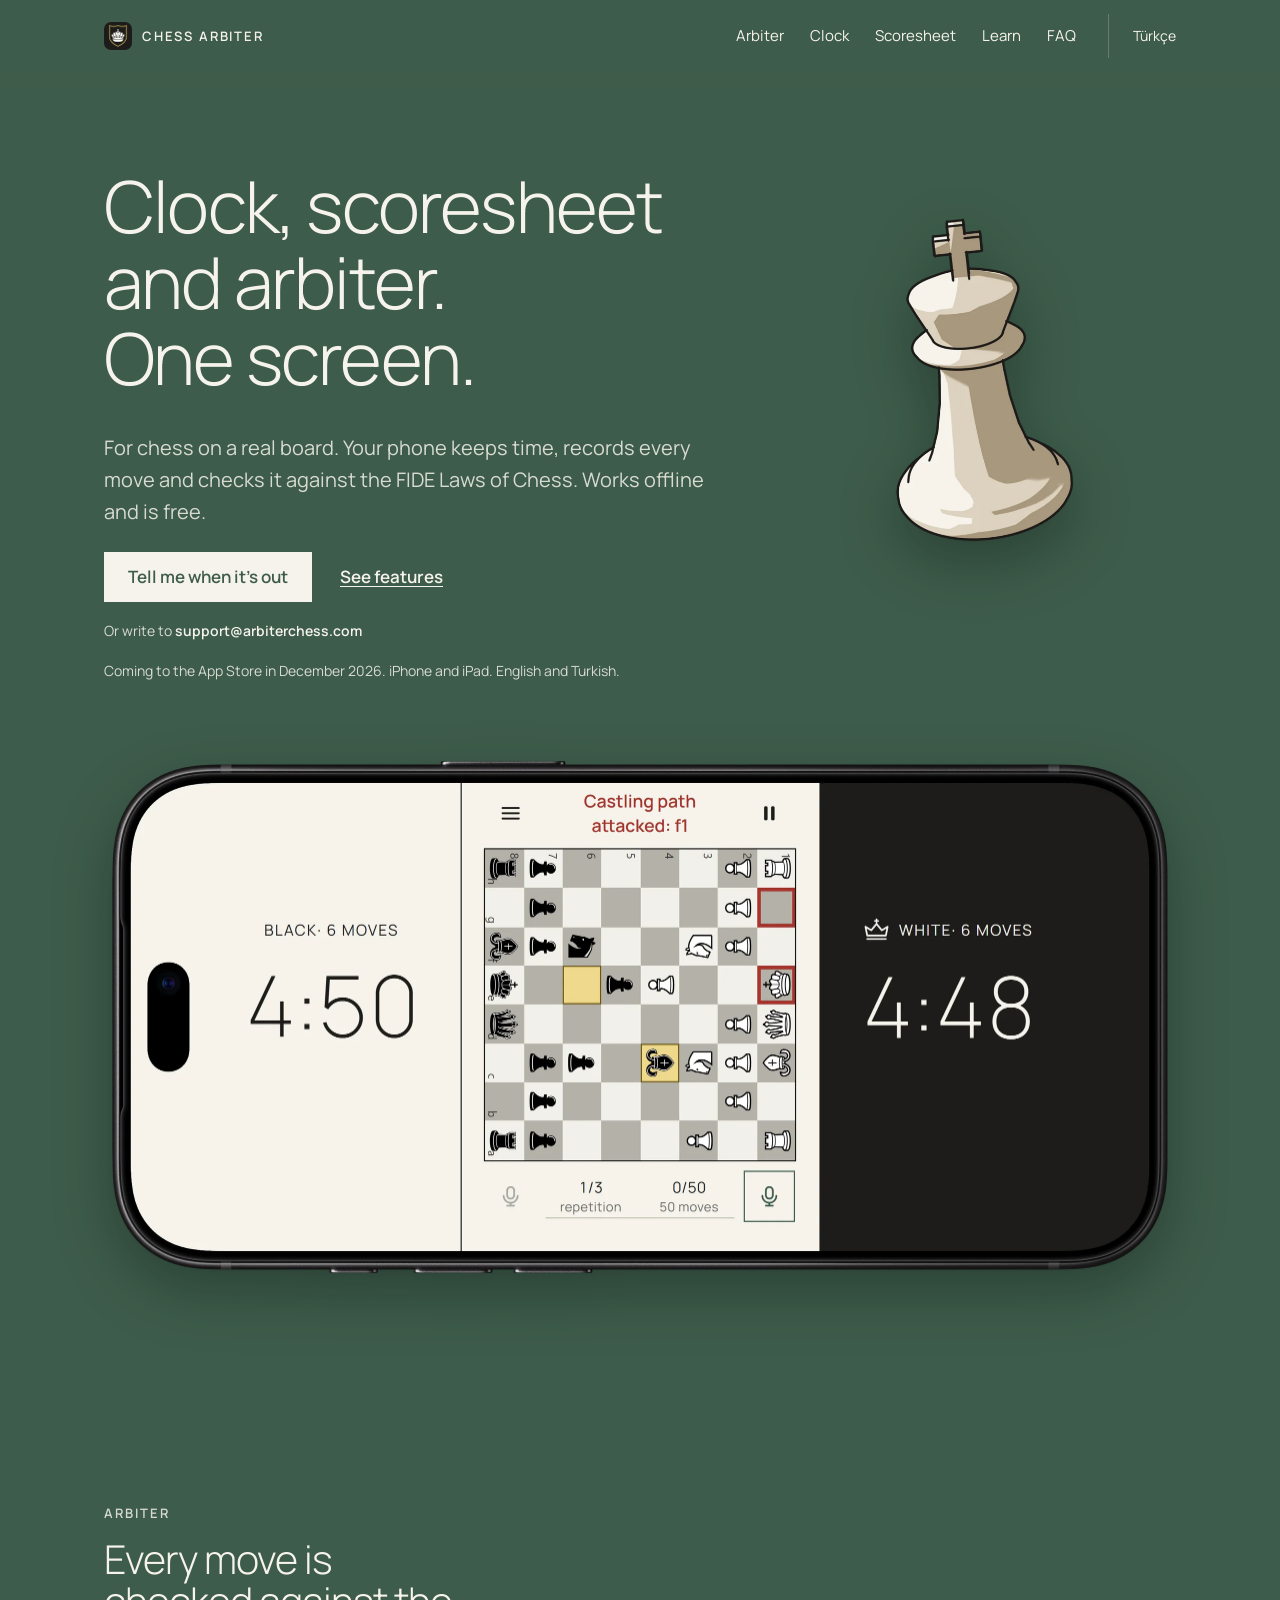
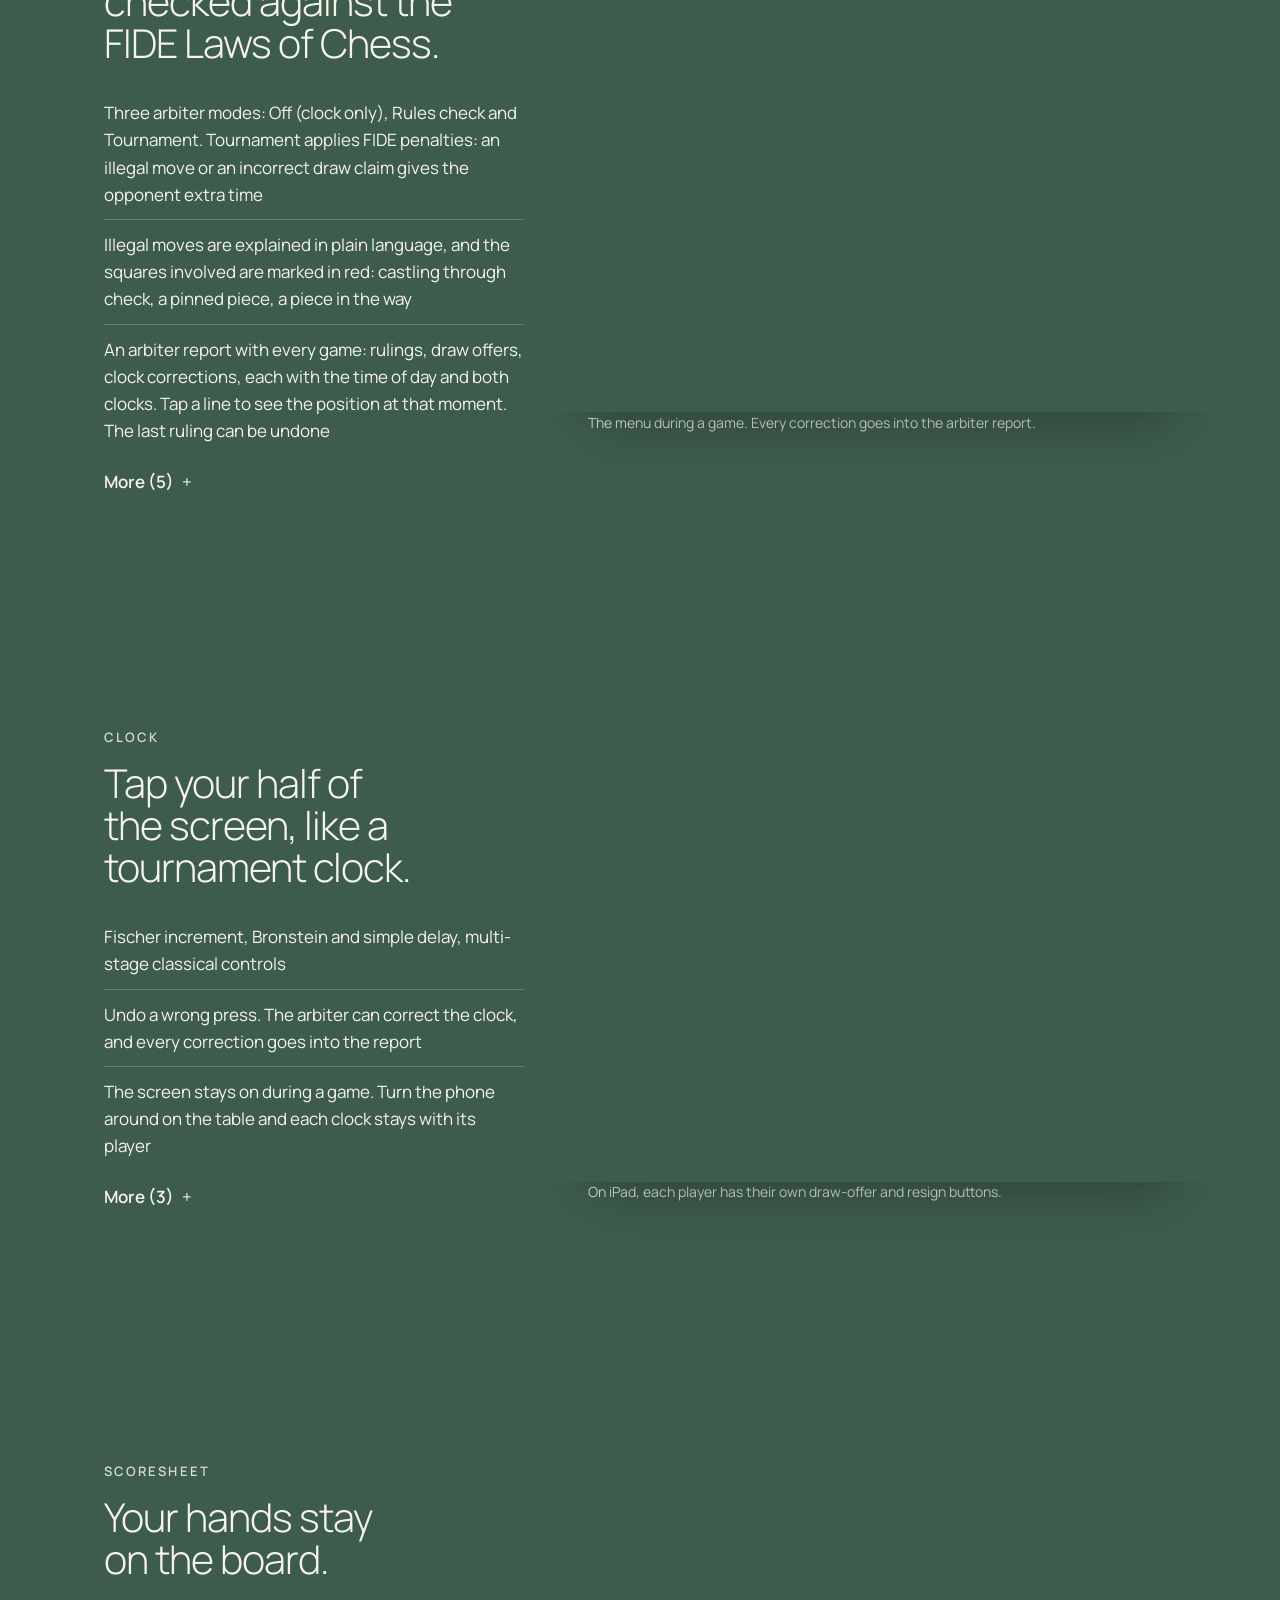
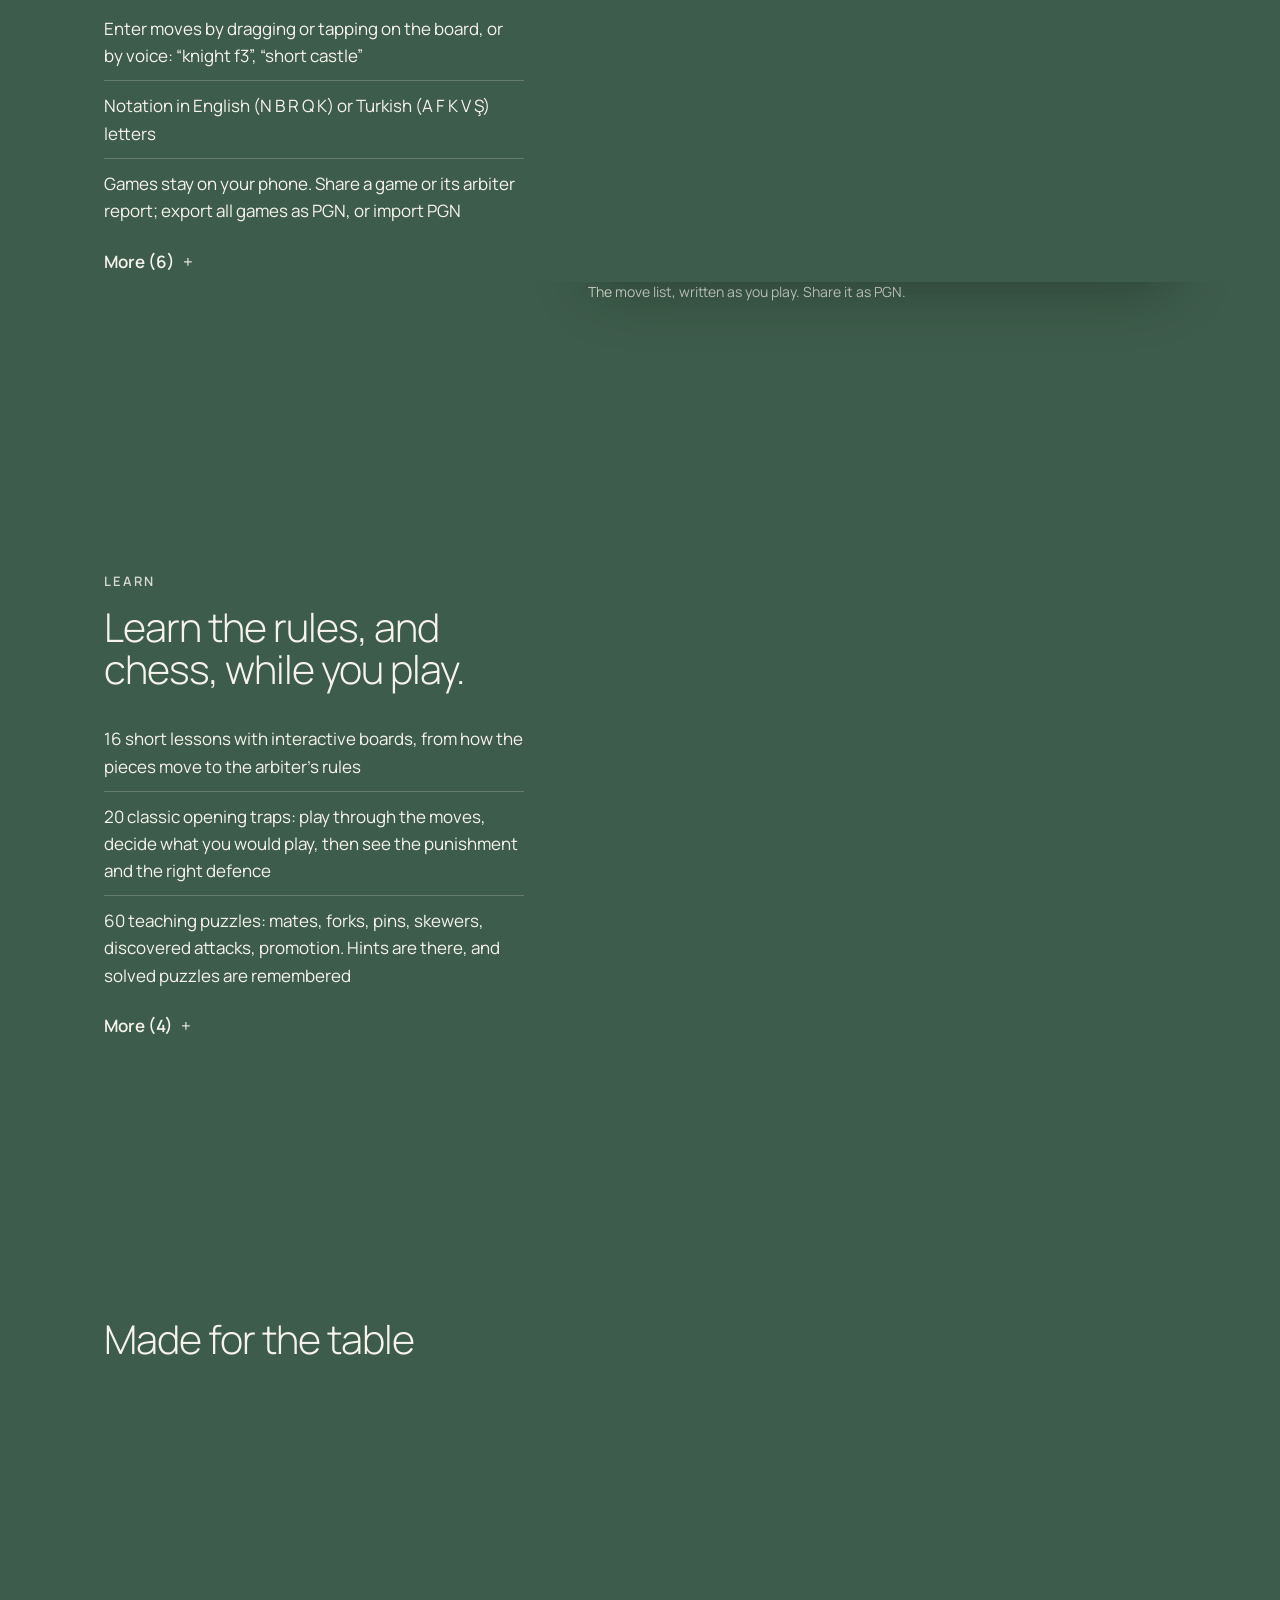
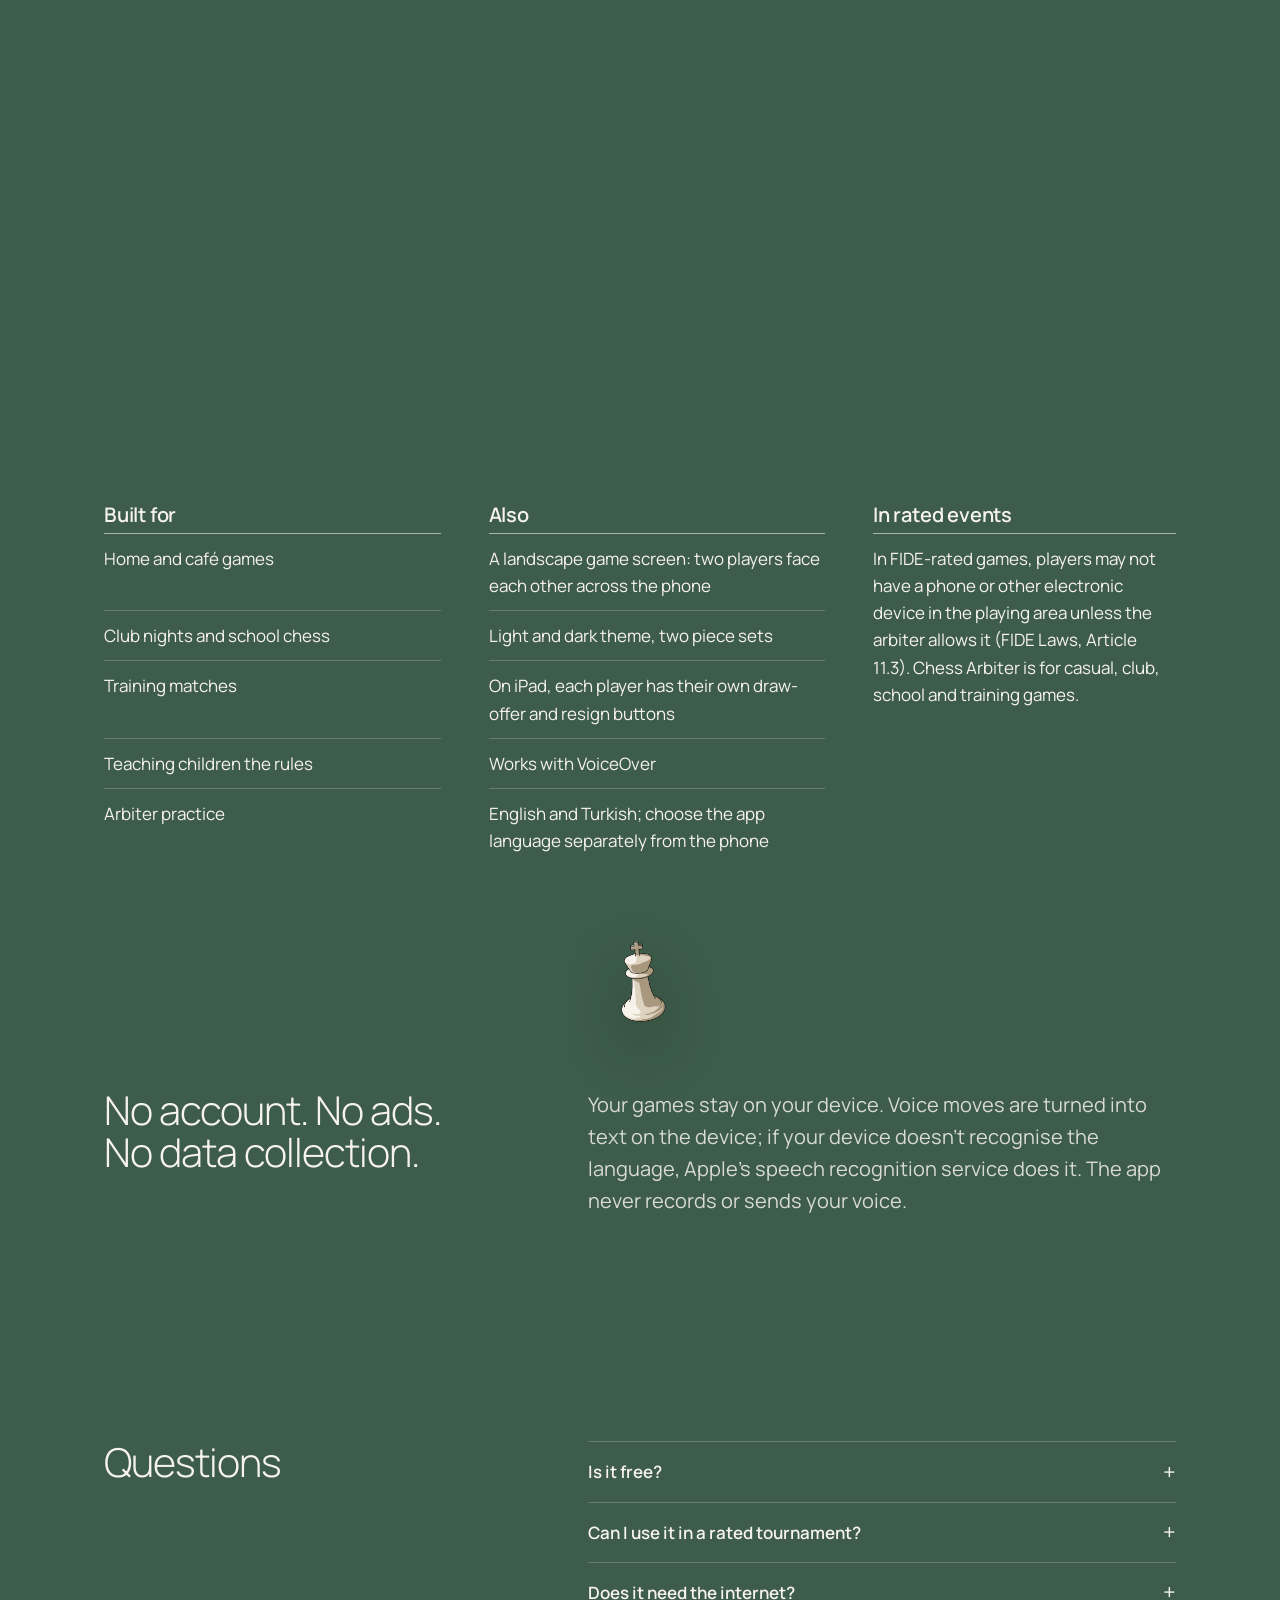
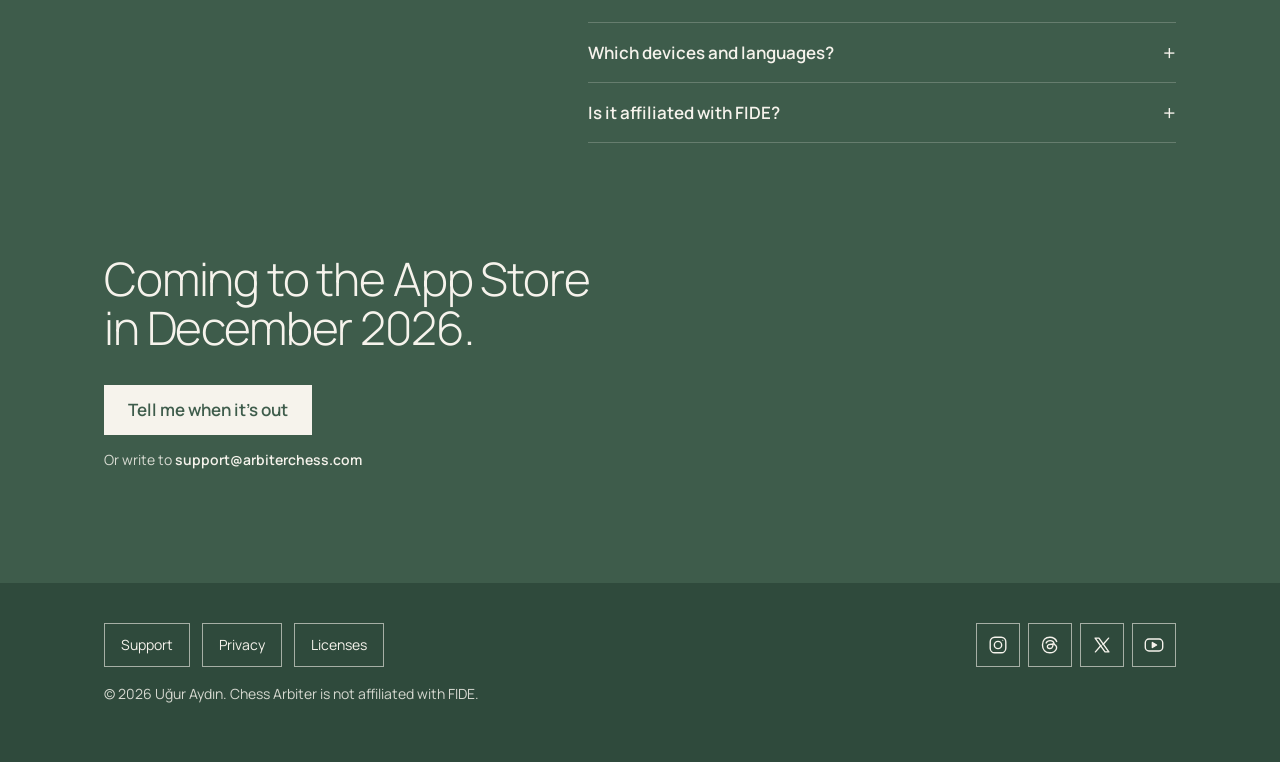
==== commit 95e6f66e: "Site: görsel gölgeleri Safari'de kutu gibi kesilmesin; mobilde şah telefonun arkasına kaymasın" ====
--- a/index.html
+++ b/index.html
@@ -31,7 +31,7 @@
   <link rel="preload" href="assets/fonts/Manrope_400Regular.woff2" as="font" type="font/woff2" crossorigin>
   <link rel="preload" href="assets/fonts/Manrope_600SemiBold.woff2" as="font" type="font/woff2" crossorigin>
   <link rel="preload" href="assets/shots/en-hero.webp?v=4abfe255" as="image" type="image/webp">
-  <link rel="stylesheet" href="assets/landing.css?v=aed2254b">
+  <link rel="stylesheet" href="assets/landing.css?v=274e64ce">
 </head>
 <body>
 <a class="skip" href="#main">Skip to content</a>
--- a/assets/landing.css
+++ b/assets/landing.css
@@ -12,6 +12,7 @@
   --pad-l: max(24px, (100vw - 1120px) / 2 + 24px);
   --hero-kw: min(32vw, 440px, calc(100vh - 200px));
   --drop: drop-shadow(0 22px 28px rgb(10 20 14 / .35));
+  --drop-pad: 8px 30px 54px; --drop-pad-neg: -8px -30px -54px;
   --textmax: 720px;
   --cols: minmax(0, 5fr) minmax(0, 7fr); --gut: 64px; --h2: clamp(30px, 3.1vw, 40px);
 }
@@ -48,6 +49,11 @@
 
 /* Ağaç taşlar: içeriğin arkasında, kenarlardan taşar; kaydırdıkça yavaşça döner (destekleyen tarayıcılarda). */
 .piece { position: absolute; z-index: 0; height: auto; pointer-events: none; filter: var(--drop); }
+/* Gölge, öğenin kendi kutusunun içinde kalsın: Safari geç yüklenen görselde yalnız kutuyu yeniden boyar ve
+   kutunun dışına taşan gölgeyi kesik bir dikdörtgen gibi bırakır. Saydam iç boşluk gölgeye yer açar,
+   eksi dış boşluk yerleşimi aynı tutar. */
+.piece, .shot img { box-sizing: content-box; padding: var(--drop-pad); margin: var(--drop-pad-neg); }
+.piece { transform-origin: 50% calc(50% - 22px); }
 /* İlk ekran: büyük şimşir şah başlığın sağında. */
 .p-hero { width: var(--hero-kw); right: var(--pad-l); top: 88px; }
 /* Bölüm süslemesi: her iki bölümün arasındaki boşlukta, sayfanın tam ortasında küçük bir taş. */
@@ -105,7 +111,7 @@
 /* Tahta başı */
 /* Cihaz grubu: iPad arkada, iki iPhone önde köşelerine biner (tek görsel, gerçek ölçek). */
 .shot.devices { margin-top: 56px; }
-.shot.devices img { filter: none; }
+.shot.devices img { filter: none; padding: 0; margin: 0; }
 .table h2 { position: relative; z-index: 1; }
 .table .cols { position: relative; z-index: 1; display: grid; grid-template-columns: var(--cols); column-gap: var(--gut); row-gap: 32px; margin-top: 72px; }
 .table h3 { font-size: 20px; font-weight: 600; letter-spacing: -0.01em; padding-bottom: 8px; border-bottom: 1px solid var(--rule-strong); }
@@ -175,6 +181,8 @@
   html { scroll-padding-top: 124px; }
   section { padding-top: 72px; padding-bottom: 72px; }
   .piece { opacity: .9; }
+  /* Dar ekranda şah telefonun üst kenarında sabit durur; kaydırınca aşağı süzülürse telefon görselinin arkasına girer. */
+  .p-hero { animation: none; }
   /* İlk ekran şahı telefon görselinin üst kenarında durur. */
   .hero .shot.wide { margin-top: max(120px, calc(28vw - 4px)); }
   .p-hero { width: 28vw; right: -2vw; top: auto; bottom: calc(72px + (100vw - 48px) * 1049 / 2144 - 10px); }
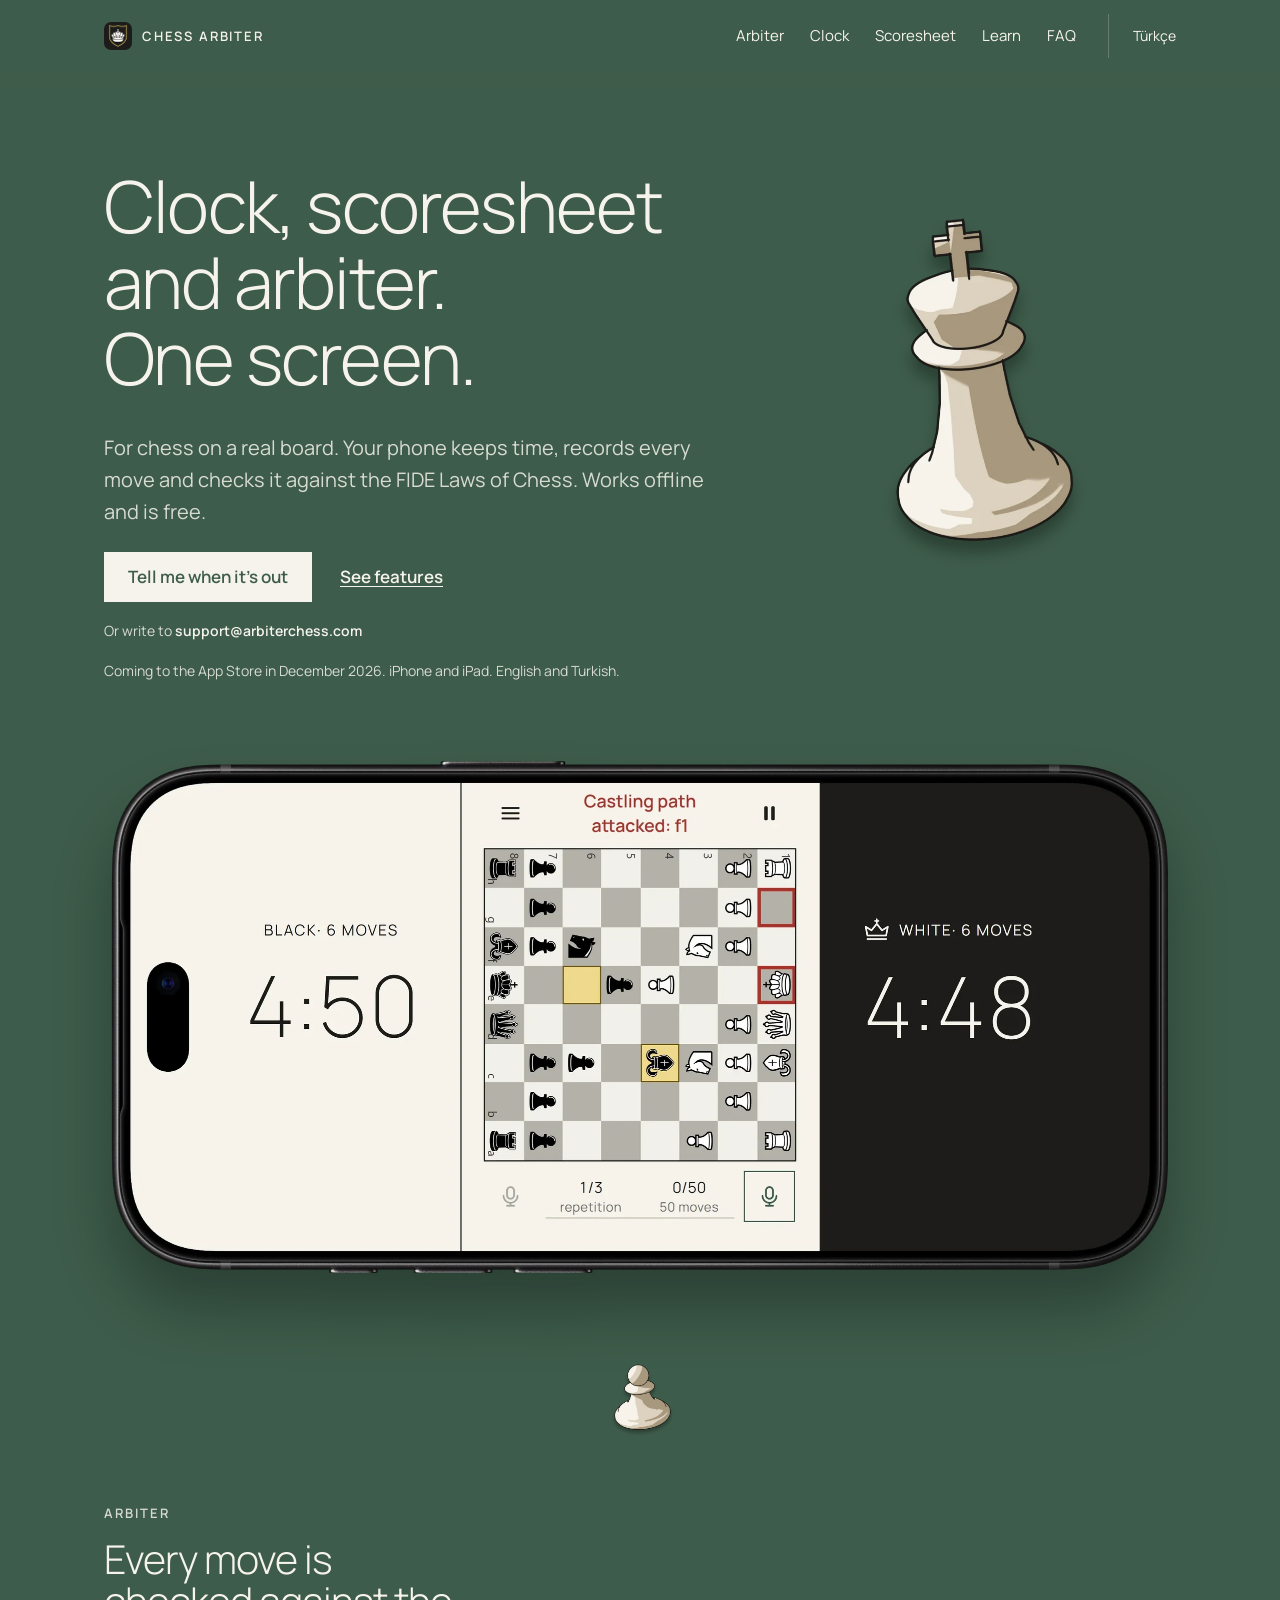
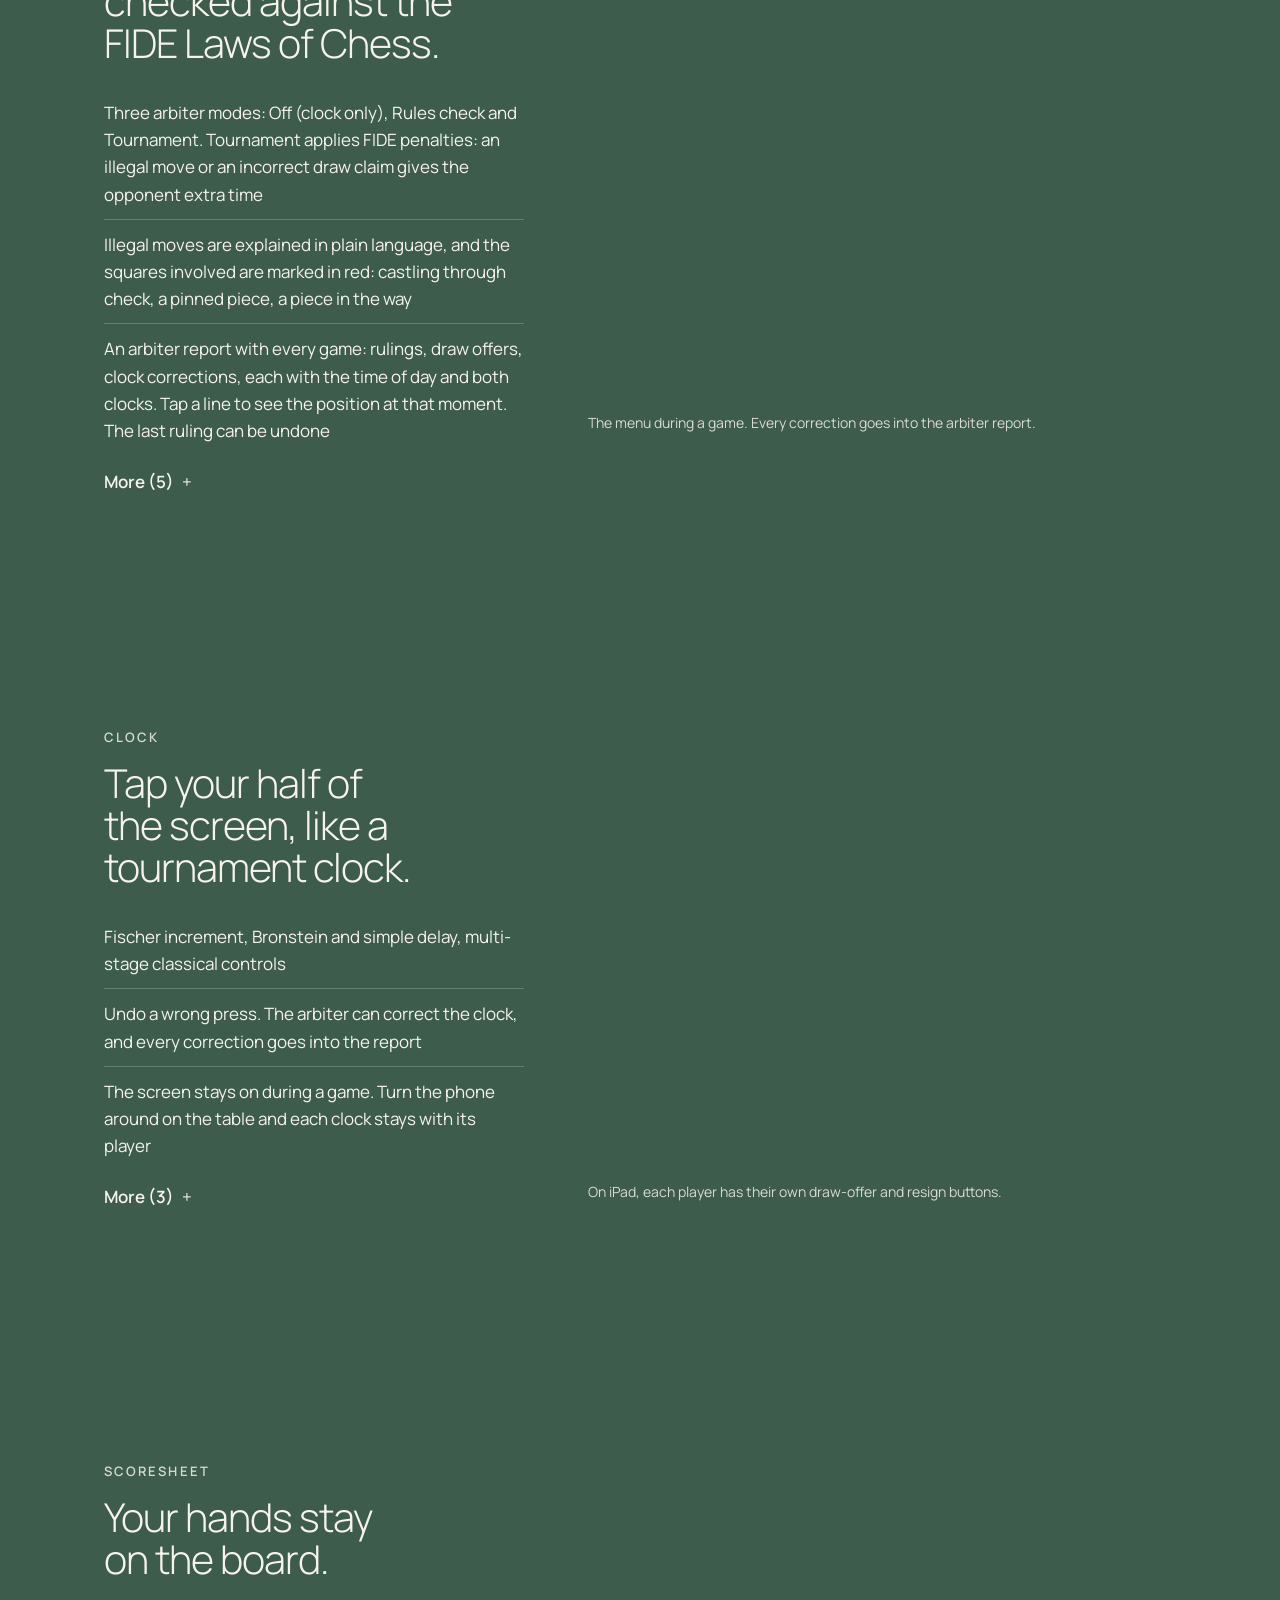
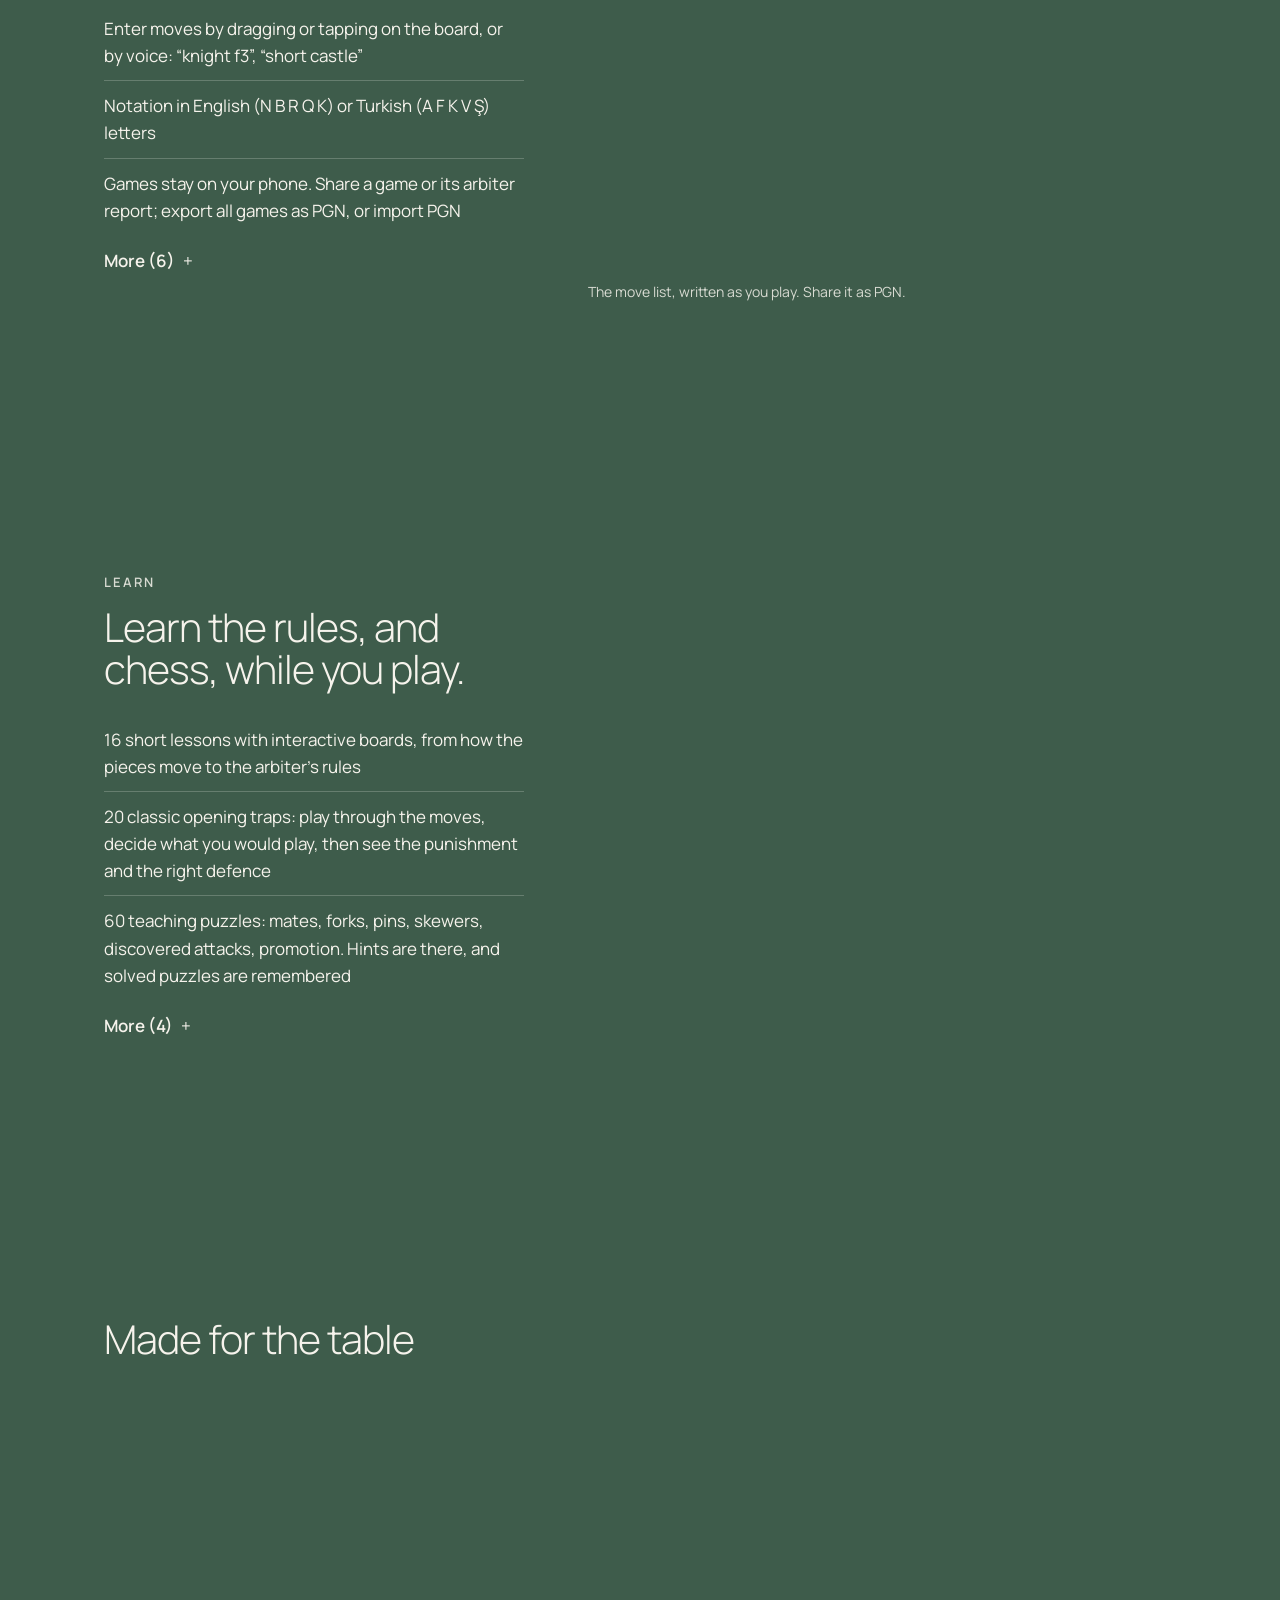
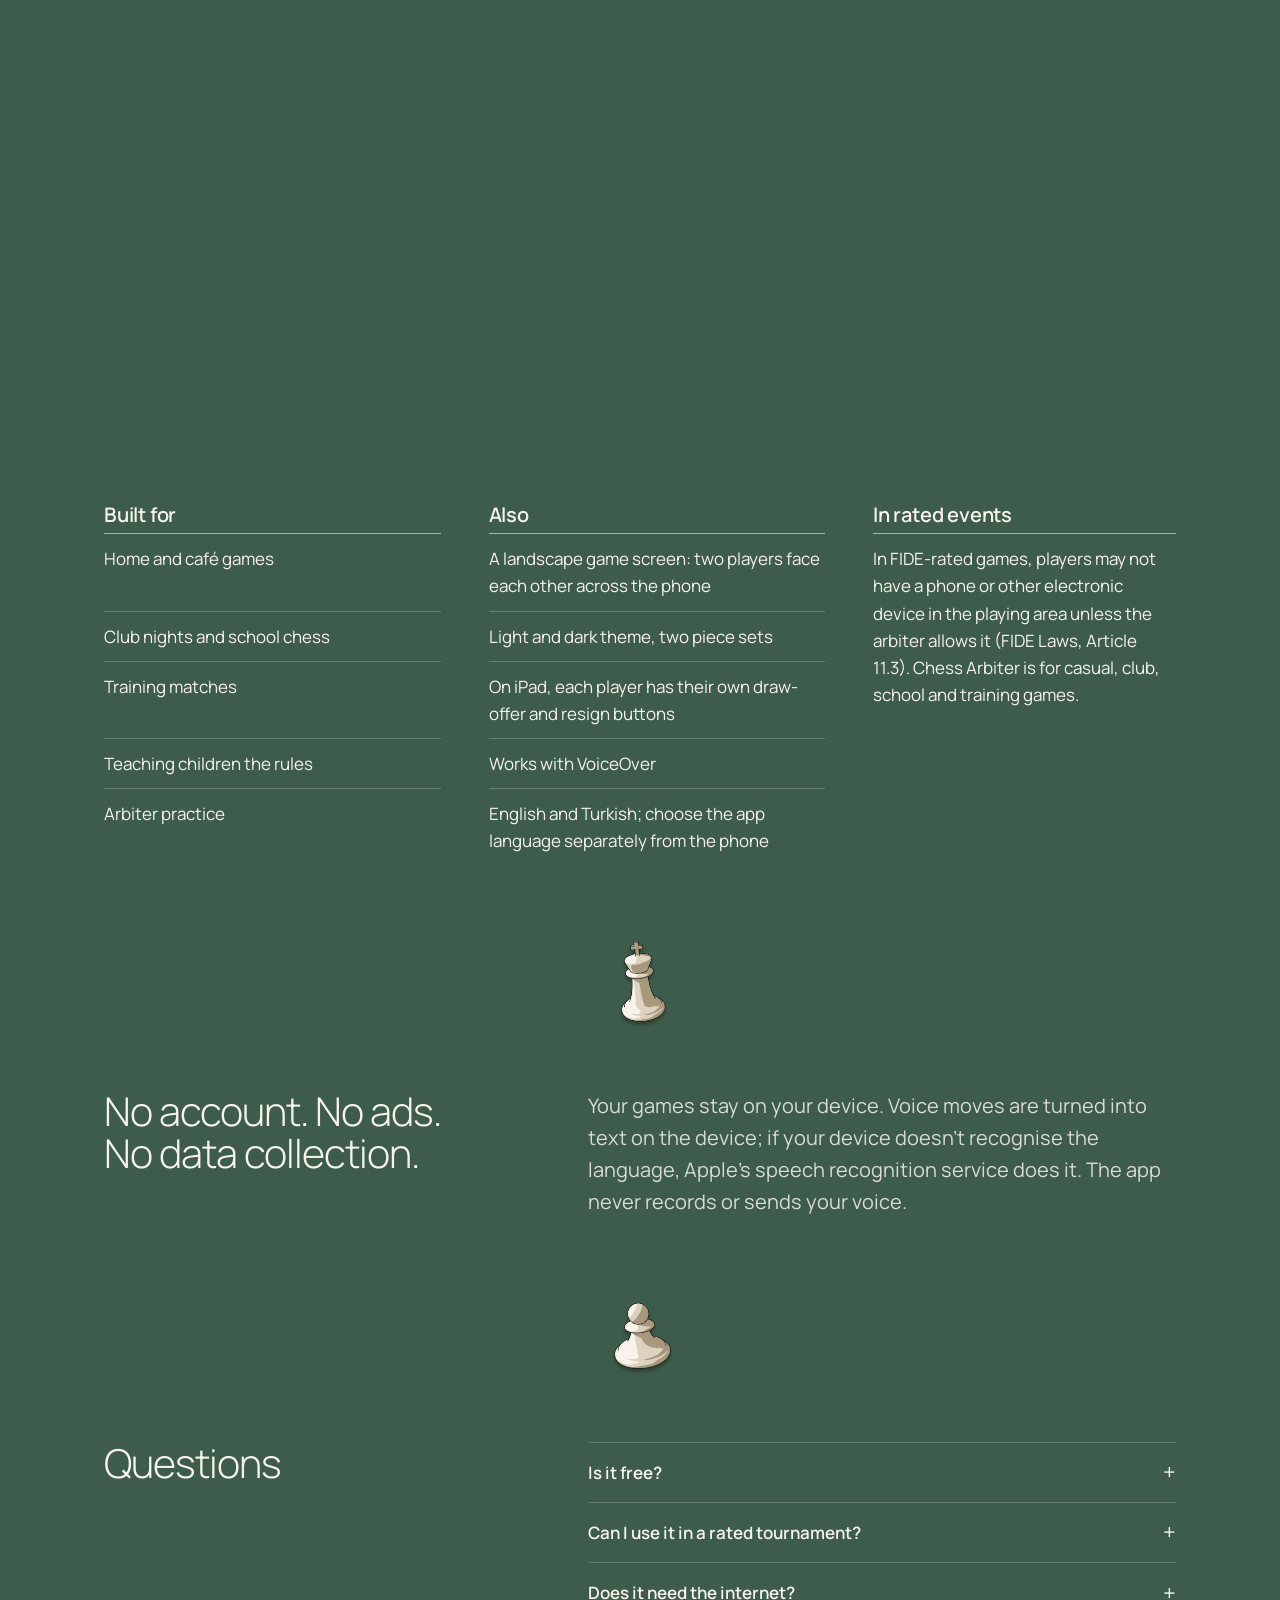
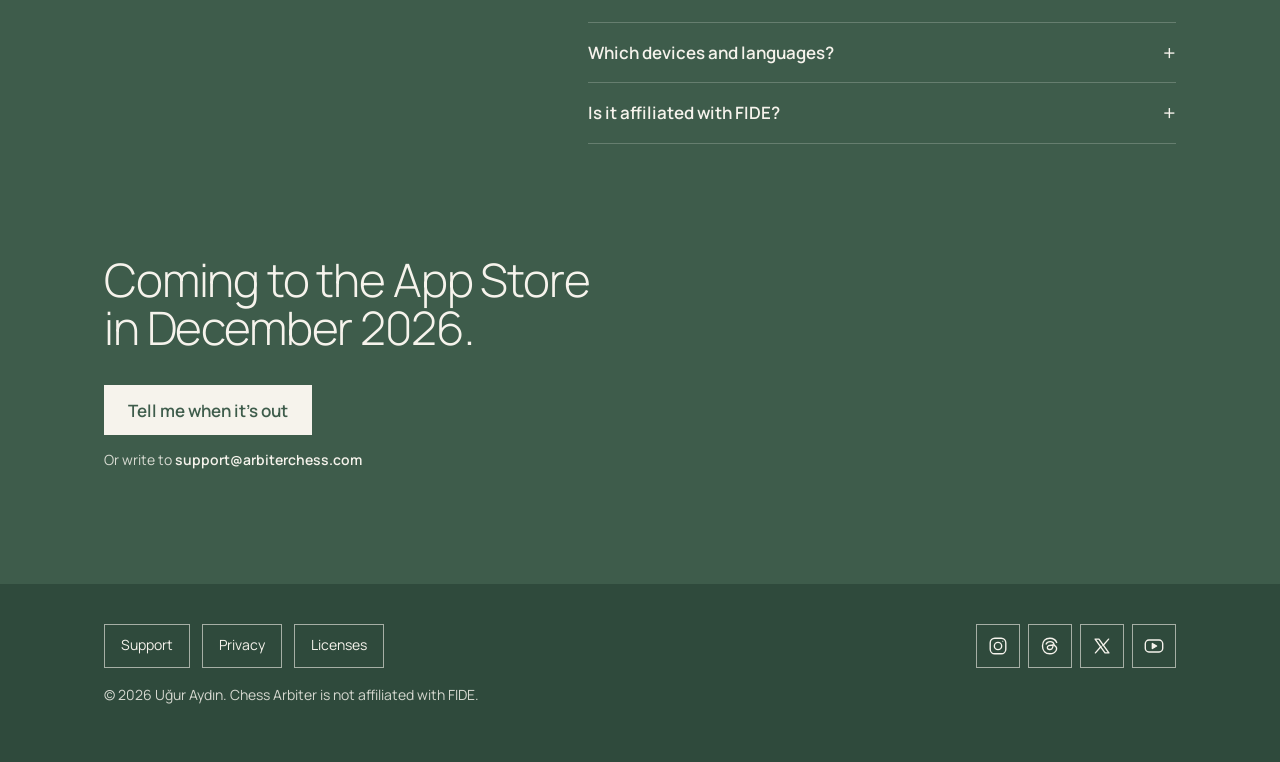
==== commit 33c354da: "Site: gölgeler görselin içine gömüldü (Safari kutu gölgesi); mobilde ilk ekran şahı yok" ====
--- a/index.html
+++ b/index.html
@@ -30,8 +30,8 @@
   <link rel="preload" href="assets/fonts/Manrope_300Light.woff2" as="font" type="font/woff2" crossorigin>
   <link rel="preload" href="assets/fonts/Manrope_400Regular.woff2" as="font" type="font/woff2" crossorigin>
   <link rel="preload" href="assets/fonts/Manrope_600SemiBold.woff2" as="font" type="font/woff2" crossorigin>
-  <link rel="preload" href="assets/shots/en-hero.webp?v=4abfe255" as="image" type="image/webp">
-  <link rel="stylesheet" href="assets/landing.css?v=274e64ce">
+  <link rel="preload" href="assets/shots-g/en-hero.webp?v=2f506ac1" as="image" type="image/webp">
+  <link rel="stylesheet" href="assets/landing.css?v=96985811">
 </head>
 <body>
 <a class="skip" href="#main">Skip to content</a>
@@ -44,7 +44,7 @@
 </header>
 <main id="main">
 <section class="hero">
-  <img class="piece p-hero" src="assets/pieces-art/book-light-K.webp?v=6b75ea0f" alt="" aria-hidden="true" width="800" height="800" decoding="async"><img class="piece p-col" src="assets/pieces-art/book-light-P.webp?v=eb855fa6" alt="" aria-hidden="true" width="800" height="800" decoding="async" loading="lazy">
+  <img class="piece p-hero" src="assets/pieces-g/book-light-K.webp?v=1838d230" alt="" aria-hidden="true" width="800" height="800" decoding="async"><img class="piece p-col" src="assets/pieces-g/book-light-P.webp?v=c0f7a7fe" alt="" aria-hidden="true" width="800" height="800" decoding="async" loading="lazy">
   <div class="wrap content">
   <h1>Clock, scoresheet and arbiter.<br>One screen.</h1>
   <div class="intro">
@@ -53,44 +53,44 @@
     <p class="mailline">Or write to <span class="addr">support@arbiterchess.com</span></p>
     <p class="note">Coming to the App Store in December 2026. iPhone and iPad. English and Turkish.</p>
   </div>
-  <figure class="shot wide"><img src="assets/shots/en-hero.webp?v=4abfe255" alt="The game screen in landscape: two clocks either side of the board. White tried to castle through f1, which is attacked, and the app explains why it is illegal." width="2144" height="1049" decoding="async" fetchpriority="high"></figure>
+  <figure class="shot wide"><img src="assets/shots-g/en-hero.webp?v=2f506ac1" alt="The game screen in landscape: two clocks either side of the board. White tried to castle through f1, which is attacked, and the app explains why it is illegal." width="2358" height="1295" decoding="async" fetchpriority="high"></figure>
   </div>
 </section>
 
 <section id="arbiter">
-  <img class="piece p-col" src="assets/pieces-art/book-light-N.webp?v=a88d2250" alt="" aria-hidden="true" width="800" height="800" decoding="async" loading="lazy">
+  <img class="piece p-col" src="assets/pieces-g/book-light-N.webp?v=a8f81df6" alt="" aria-hidden="true" width="800" height="800" decoding="async" loading="lazy">
   <div class="wrap feature">
   <div class="text"><p class="kicker">Arbiter</p><h2>Every move is checked against the FIDE Laws of Chess.</h2><ul><li>Three arbiter modes: Off (clock only), Rules check and Tournament. Tournament applies FIDE penalties: an illegal move or an incorrect draw claim gives the opponent extra time</li><li>Illegal moves are explained in plain language, and the squares involved are marked in red: castling through check, a pinned piece, a piece in the way</li><li>An arbiter report with every game: rulings, draw offers, clock corrections, each with the time of day and both clocks. Tap a line to see the position at that moment. The last ruling can be undone</li></ul><details class="more"><summary>More (5)</summary><ul><li>Illegal actions are recorded too: pressing the clock without moving, moving with two hands, an unfinished promotion</li><li>Threefold repetition and the 50-move rule are tracked; you can claim with your next move</li><li>Stalemate, insufficient material, fivefold repetition and the 75-move rule end the game automatically</li><li>On a flag fall, it checks whether the opponent can still mate</li><li>A live strip under the board shows how often the position has repeated, the 50-move count, illegal moves on each side and whether each side can still mate</li></ul></details></div>
-  <figure class="shot"><img src="assets/shots/en-menu.webp?v=8dd5ac9d" alt="The menu during a game: undo a press, delete the last note, adjust the clock, record a violation, the move list and the arbiter report." width="1176" height="848" decoding="async" loading="lazy"><figcaption>The menu during a game. Every correction goes into the arbiter report.</figcaption></figure>
+  <figure class="shot"><img src="assets/shots-g/en-menu.webp?v=e18e6780" alt="The menu during a game: undo a press, delete the last note, adjust the clock, record a violation, the move list and the arbiter report." width="1294" height="984" decoding="async" loading="lazy"><figcaption>The menu during a game. Every correction goes into the arbiter report.</figcaption></figure>
   </div>
 </section>
 
 <section id="clock">
-  <img class="piece p-col" src="assets/pieces-art/book-light-B.webp?v=f06e18f7" alt="" aria-hidden="true" width="800" height="800" decoding="async" loading="lazy">
+  <img class="piece p-col" src="assets/pieces-g/book-light-B.webp?v=229d0a33" alt="" aria-hidden="true" width="800" height="800" decoding="async" loading="lazy">
   <div class="wrap feature">
   <div class="text"><p class="kicker">Clock</p><h2>Tap your half of the screen, like a tournament clock.</h2><ul><li>Fischer increment, Bronstein and simple delay, multi-stage classical controls</li><li>Undo a wrong press. The arbiter can correct the clock, and every correction goes into the report</li><li>The screen stays on during a game. Turn the phone around on the table and each clock stays with its player</li></ul><details class="more"><summary>More (3)</summary><ul><li>A different time for Black (handicap) and custom starting positions</li><li>Hold to pause. A sound and vibration in the last 10 seconds, and a click on every press, both optional</li><li>An unfinished game resumes if the app is closed</li></ul></details></div>
-  <figure class="shot"><img src="assets/shots/en-ipad.webp?v=2762575e" alt="Chess Arbiter on iPad: the board between two large clocks, with each player’s own draw-offer and resign buttons." width="1176" height="848" decoding="async" loading="lazy"><figcaption>On iPad, each player has their own draw-offer and resign buttons.</figcaption></figure>
+  <figure class="shot"><img src="assets/shots-g/en-ipad.webp?v=a8b86336" alt="Chess Arbiter on iPad: the board between two large clocks, with each player’s own draw-offer and resign buttons." width="1294" height="984" decoding="async" loading="lazy"><figcaption>On iPad, each player has their own draw-offer and resign buttons.</figcaption></figure>
   </div>
 </section>
 
 <section id="scoresheet">
-  <img class="piece p-col" src="assets/pieces-art/book-light-R.webp?v=b4281e9c" alt="" aria-hidden="true" width="800" height="800" decoding="async" loading="lazy">
+  <img class="piece p-col" src="assets/pieces-g/book-light-R.webp?v=04f109d6" alt="" aria-hidden="true" width="800" height="800" decoding="async" loading="lazy">
   <div class="wrap feature">
   <div class="text"><p class="kicker">Scoresheet</p><h2>Your hands stay on the board.</h2><ul><li>Enter moves by dragging or tapping on the board, or by voice: “knight f3”, “short castle”</li><li>Notation in English (N B R Q K) or Turkish (A F K V Ş) letters</li><li>Games stay on your phone. Share a game or its arbiter report; export all games as PGN, or import PGN</li></ul><details class="more"><summary>More (6)</summary><ul><li>Board view for the players facing each other, or with White or Black at the bottom for an arbiter at the side</li><li>Draw offers, resignation and move-by-move replay. Play on from any moment of a saved game</li><li>The opening is recognised and saved with its ECO code. Optionally see its name during training games (never in Tournament mode)</li><li>In a fast game, press the clock and enter the moves later; the app keeps count of what is pending. Set up any position or paste a FEN</li><li>Player names and event, site and round go into the PGN header</li><li>The PGN keeps the time left after every move and the arbiter’s rulings as comments, so Lichess or ChessBase can show them</li></ul></details></div>
-  <figure class="shot"><img src="assets/shots/en-movelist.webp?v=4b7cb564" alt="The move list during a game: 1.e4 e5 2.Nf3 Nc6 3.Bb5 Nf6 4.Bxc6 dxc6 5.Nc3 Be6 6.a3 Bc4, with a button to share it as PGN." width="1176" height="848" decoding="async" loading="lazy"><figcaption>The move list, written as you play. Share it as PGN.</figcaption></figure>
+  <figure class="shot"><img src="assets/shots-g/en-movelist.webp?v=fe6d1e43" alt="The move list during a game: 1.e4 e5 2.Nf3 Nc6 3.Bb5 Nf6 4.Bxc6 dxc6 5.Nc3 Be6 6.a3 Bc4, with a button to share it as PGN." width="1294" height="984" decoding="async" loading="lazy"><figcaption>The move list, written as you play. Share it as PGN.</figcaption></figure>
   </div>
 </section>
 
 <section id="learn">
-  <img class="piece p-col" src="assets/pieces-art/book-light-Q.webp?v=cddde3ab" alt="" aria-hidden="true" width="800" height="800" decoding="async" loading="lazy">
+  <img class="piece p-col" src="assets/pieces-g/book-light-Q.webp?v=93a1c578" alt="" aria-hidden="true" width="800" height="800" decoding="async" loading="lazy">
   <div class="wrap feature">
   <div class="text"><p class="kicker">Learn</p><h2>Learn the rules, and chess, while you play.</h2><ul><li>16 short lessons with interactive boards, from how the pieces move to the arbiter’s rules</li><li>20 classic opening traps: play through the moves, decide what you would play, then see the punishment and the right defence</li><li>60 teaching puzzles: mates, forks, pins, skewers, discovered attacks, promotion. Hints are there, and solved puzzles are remembered</li></ul><details class="more"><summary>More (4)</summary><ul><li>29 key openings and defences; step through each main line on the board and start a game from any move. A puzzle position can be played out as a game too</li><li>16 famous moves from chess history: find the move, then read why it mattered</li><li>A searchable glossary of 116 terms, from fork and pin to Lucena and Philidor, many with example positions</li><li>Links to the official FIDE Laws of Chess (2023) and the Turkish Chess Federation’s 2018 Turkish translation</li></ul></details></div>
-  <div class="pair"><figure class="shot"><img src="assets/shots/en-lesson.webp?v=37497abd" alt="A lesson: the board, with an interactive diagram." width="640" height="1308" decoding="async" loading="lazy"></figure><figure class="shot"><img src="assets/shots/en-trap.webp?v=a1ccc07f" alt="An opening trap: the Légal trap. White has just played 5.Nxe5, and the app asks what you would play as Black." width="640" height="1308" decoding="async" loading="lazy"></figure></div>
+  <div class="pair"><figure class="shot"><img src="assets/shots-g/en-lesson.webp?v=02ca46a2" alt="A lesson: the board, with an interactive diagram." width="704" height="1382" decoding="async" loading="lazy"></figure><figure class="shot"><img src="assets/shots-g/en-trap.webp?v=c89b3d3f" alt="An opening trap: the Légal trap. White has just played 5.Nxe5, and the app asks what you would play as Black." width="704" height="1382" decoding="async" loading="lazy"></figure></div>
   </div>
 </section>
 
 <section class="table">
-  <img class="piece p-col" src="assets/pieces-art/book-light-K.webp?v=6b75ea0f" alt="" aria-hidden="true" width="800" height="800" decoding="async" loading="lazy">
+  <img class="piece p-col" src="assets/pieces-g/book-light-K.webp?v=1838d230" alt="" aria-hidden="true" width="800" height="800" decoding="async" loading="lazy">
   <div class="wrap">
   <h2>Made for the table</h2>
   <figure class="shot devices"><img src="assets/shots/en-devices.webp?v=05b3d1ad" alt="Chess Arbiter on iPad in the night theme. The game screen in the night theme. Appearance settings: day, night or same as phone, and two piece sets." width="2200" height="1264" decoding="async" loading="lazy"></figure>
@@ -98,7 +98,7 @@
   </div>
 </section>
 
-<section class="privacy"><img class="piece p-col" src="assets/pieces-art/book-light-P.webp?v=eb855fa6" alt="" aria-hidden="true" width="800" height="800" decoding="async" loading="lazy"><div class="wrap split"><h2>No account. No ads. No data collection.</h2><p>Your games stay on your device. Voice moves are turned into text on the device; if your device doesn't recognise the language, Apple's speech recognition service does it. The app never records or sends your voice.</p></div></section>
+<section class="privacy"><img class="piece p-col" src="assets/pieces-g/book-light-P.webp?v=c0f7a7fe" alt="" aria-hidden="true" width="800" height="800" decoding="async" loading="lazy"><div class="wrap split"><h2>No account. No ads. No data collection.</h2><p>Your games stay on your device. Voice moves are turned into text on the device; if your device doesn't recognise the language, Apple's speech recognition service does it. The app never records or sends your voice.</p></div></section>
 
 <section id="faq" class="faq"><div class="wrap split"><h2>Questions</h2><div><details><summary>Is it free?</summary><p>Yes. Everyone who installs it before Pro arrives in 2027 keeps every feature free, including Pro, permanently.</p></details><details><summary>Can I use it in a rated tournament?</summary><p>No. In FIDE-rated games, players may not have a phone or other electronic device in the playing area unless the arbiter allows it (FIDE Laws, Article 11.3). Chess Arbiter is for casual, club, school and training games.</p></details><details><summary>Does it need the internet?</summary><p>No. Everything works offline. The only exception: if your device can't recognise speech on its own, voice entry uses Apple's speech recognition, which needs a connection.</p></details><details><summary>Which devices and languages?</summary><p>iPhone and iPad. The app is in English and Turkish, and voice entry understands the language the app is set to.</p></details><details><summary>Is it affiliated with FIDE?</summary><p>No. It follows the FIDE Laws of Chess but is not affiliated with or endorsed by FIDE.</p></details></div></div></section>
 <section class="cta"><div class="wrap"><h2>Coming to the App Store in December 2026.</h2><p class="actions"><a class="btn" href="mailto:support@arbiterchess.com?subject=Chess%20Arbiter%20launch">Tell me when it’s out</a></p><p class="mailline">Or write to <span class="addr">support@arbiterchess.com</span></p></div></section>
--- a/assets/landing.css
+++ b/assets/landing.css
@@ -11,8 +11,6 @@
   /* İçerik 1120 px'te ortalı; iki yanda eşit boşluk. */
   --pad-l: max(24px, (100vw - 1120px) / 2 + 24px);
   --hero-kw: min(32vw, 440px, calc(100vh - 200px));
-  --drop: drop-shadow(0 22px 28px rgb(10 20 14 / .35));
-  --drop-pad: 8px 30px 54px; --drop-pad-neg: -8px -30px -54px;
   --textmax: 720px;
   --cols: minmax(0, 5fr) minmax(0, 7fr); --gut: 64px; --h2: clamp(30px, 3.1vw, 40px);
 }
@@ -48,12 +46,9 @@
 .content { position: relative; z-index: 1; }
 
 /* Ağaç taşlar: içeriğin arkasında, kenarlardan taşar; kaydırdıkça yavaşça döner (destekleyen tarayıcılarda). */
-.piece { position: absolute; z-index: 0; height: auto; pointer-events: none; filter: var(--drop); }
-/* Gölge, öğenin kendi kutusunun içinde kalsın: Safari geç yüklenen görselde yalnız kutuyu yeniden boyar ve
-   kutunun dışına taşan gölgeyi kesik bir dikdörtgen gibi bırakır. Saydam iç boşluk gölgeye yer açar,
-   eksi dış boşluk yerleşimi aynı tutar. */
-.piece, .shot img { box-sizing: content-box; padding: var(--drop-pad); margin: var(--drop-pad-neg); }
-.piece { transform-origin: 50% calc(50% - 22px); }
+/* Taşların ve ekran görüntülerinin gölgesi dosyanın içinde (scripts/bake-shadows.py). CSS filter: drop-shadow
+   iOS Safari'de geç yüklenen görselde kutu gibi kesik çiziliyordu. */
+.piece { position: absolute; z-index: 0; height: auto; pointer-events: none; }
 /* İlk ekran: büyük şimşir şah başlığın sağında. */
 .p-hero { width: var(--hero-kw); right: var(--pad-l); top: 88px; }
 /* Bölüm süslemesi: her iki bölümün arasındaki boşlukta, sayfanın tam ortasında küçük bir taş. */
@@ -71,7 +66,9 @@
 
 /* Görseller: çerçeve resmin içinde. */
 .shot { min-width: 0; position: relative; z-index: 1; }
-.shot img { display: block; width: 100%; height: auto; filter: var(--drop); }
+.shot img { display: block; width: 100%; height: auto; }
+/* Gölgeli görselin tuvali yanlarda %5, üstte %1,5, altta %10 büyük; eksi dış boşluk cihazı eski yerinde tutar. */
+.shot:not(.devices) img { width: 110%; max-width: none; margin: -1.5% -5% -10%; }
 figcaption { width: fit-content; font-size: 14px; line-height: 1.5; color: var(--soft); margin-top: 14px; max-width: 34em; text-wrap: pretty; }
 
 /* İlk ekran */
@@ -111,7 +108,6 @@
 /* Tahta başı */
 /* Cihaz grubu: iPad arkada, iki iPhone önde köşelerine biner (tek görsel, gerçek ölçek). */
 .shot.devices { margin-top: 56px; }
-.shot.devices img { filter: none; padding: 0; margin: 0; }
 .table h2 { position: relative; z-index: 1; }
 .table .cols { position: relative; z-index: 1; display: grid; grid-template-columns: var(--cols); column-gap: var(--gut); row-gap: 32px; margin-top: 72px; }
 .table h3 { font-size: 20px; font-weight: 600; letter-spacing: -0.01em; padding-bottom: 8px; border-bottom: 1px solid var(--rule-strong); }
@@ -181,16 +177,13 @@
   html { scroll-padding-top: 124px; }
   section { padding-top: 72px; padding-bottom: 72px; }
   .piece { opacity: .9; }
-  /* Dar ekranda şah telefonun üst kenarında sabit durur; kaydırınca aşağı süzülürse telefon görselinin arkasına girer. */
-  .p-hero { animation: none; }
+  /* Dar ekranda ilk ekran şahı yok: yer kaplıyordu ve kaydırınca telefon görselinin arkasına giriyordu. */
+  .p-hero { display: none; }
   /* İlk ekran şahı telefon görselinin üst kenarında durur. */
-  .hero .shot.wide { margin-top: max(120px, calc(28vw - 4px)); }
-  .p-hero { width: 28vw; right: -2vw; top: auto; bottom: calc(72px + (100vw - 48px) * 1049 / 2144 - 10px); }
+  .hero .shot.wide { margin-top: 48px; }
 }
 @media (max-width: 600px) {
   :root { --pad-l: 18px; }
-  .hero .shot.wide { margin-top: max(120px, calc(40vw - 4px)); }
-  .p-hero { width: 40vw; right: 2vw; top: auto; bottom: calc(72px + (100vw - 36px) * 1049 / 2144 - 10px); }
   .hero { padding-top: 40px; }
   .pair { gap: 16px; }
   .table .cols { grid-template-columns: minmax(0, 1fr); }
